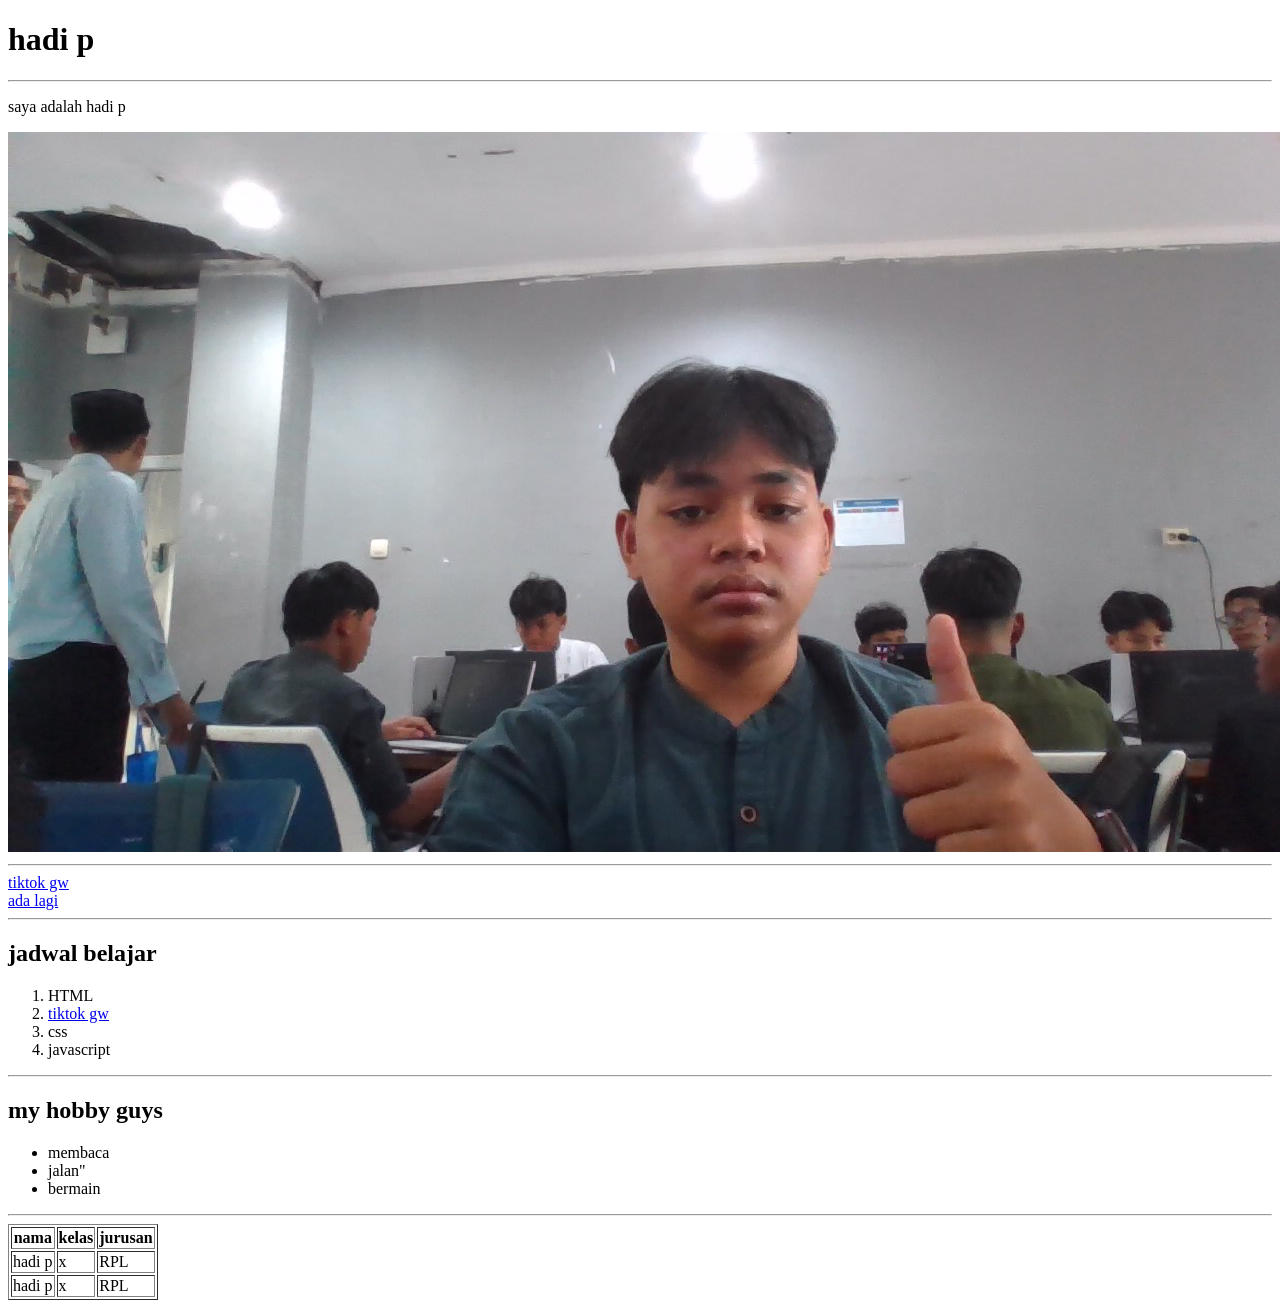
==== index.html @ e1330903 "first commit" ====
<!DOCTYPE html>
<html lang="en">
<head>
    <meta charset="UTF-8">
    <meta name="viewport" content="width=device-width, initial-scale=1.0">
    <title>hadi pratama</title>
</head>
<body>
    
<h1>hadi p</h1>

<hr>

<p>saya adalah hadi p</p>

<img src="hadi p.jpg" alt="foto gw">

<hr>

<a href="https://www.tiktok.com/@andi.hadi7"target=_blank>tiktok gw</a>

<br><a href="page2.html">ada lagi</a>

<hr>

<h2>jadwal belajar</h2>

<ol>
    <li>HTML</li>
    <li><a href="https://www.tiktok.com/@andi.hadi7"target=_blank>tiktok gw</a></li>
    <li>css</li>
    <li>javascript</li>
</ol>

<hr>

<h2>my hobby guys</h2>

<ul>
    <li>membaca</li>
    <li>jalan"</li>
    <li>bermain</li>
</ul>

<hr>

<table border="1">
    <tr>
        <th>nama</th>
        <th>kelas</th>
        <th>jurusan</th>
    </tr>
    <tr>
        <td>hadi p</td>
        <td>x</td>
        <td>RPL</td>
    </tr>
    <tr>
        <td>hadi p</td>
        <td>x</td>
        <td>RPL</td>
    </tr>
</table>

</body>
</html>
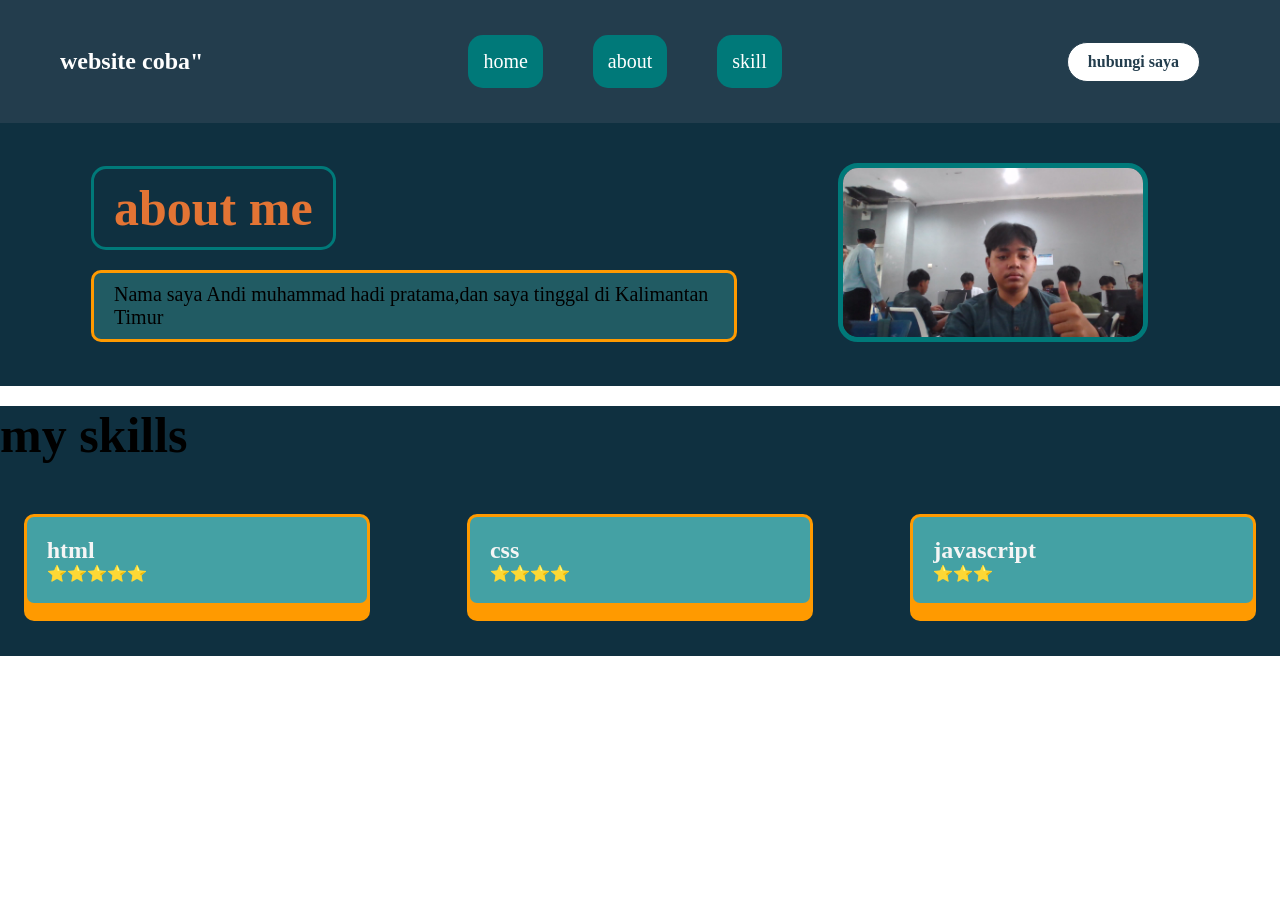
==== commit c30f2680: "percobaan" ====
--- a/index.html
+++ b/index.html
@@ -3,64 +3,73 @@
 <head>
     <meta charset="UTF-8">
     <meta name="viewport" content="width=device-width, initial-scale=1.0">
-    <title>hadi pratama</title>
+    <title>di suruh buat lagi</title>
+     <link rel="stylesheet" href="main3.css">
 </head>
 <body>
+
+                                            <!-- BAGIAN ATAS -->
+    <nav class="navbar2">
+        <h1>website coba"</h1>
+        <div class="menu">
+            <ul>
+                <li><a href="">home</a></li>
+                <li><a href="#aboutme">about</a></li>
+                <li><a href="#skills">skill</a></li>
+            </ul>
+        </div>
+
+        <div class="nav-button">
+            <a href="">hubungi saya
+
+            </a>
+
+        </nav>
+
+        </div>
+                                            <!-- BAGIAN ABOUTME -->
+        <section id="aboutme" class="aboutme" data-aos="fade-up" data-aos-duration="3000">
+        <div class="about-text" data-aos="fade-right" data-aos-duration="2500">
+            <h1>about me</h1>
+            <p>Nama saya Andi muhammad hadi pratama,dan saya tinggal di Kalimantan Timur</p>
+        </div>
+        <div class="about-image">
+            <img src="hadi p.jpg" alt="" data-aos="fade-left" data-aos-duration="2500">
+            
+        </div>
+   </section>
+
+                                        <!-- BAGIAN SKILL -->
+
+   <section id="skills" class="skills" data-aos="fade-down" data-aos-duration="2500">
+        <h2>my skills</h2>
+        <div class="skills-container" data-aos="fade-right" data-aos-duration="2500">
+            <div class="skill-card">
+                <h2>html</h2>
+                <p>⭐⭐⭐⭐⭐</p>
+                <div class="progress">
+                    <div class=" html"></div>
+                </div>
+            </div>
+            <div class="skill-card" data-aos="fade-up" data-aos-duration="2500">
+                <h2>css</h2>
+                <p>⭐⭐⭐⭐</p>
+                <div class="progress">
+                    <div class=" css"></div>
+                    </div>
+            </div>
+            <div class="skill-card" data-aos="fade-left" data-aos-duration="2500">
+                <h2>javascript</h2>
+                <p>⭐⭐⭐</p>
+                <div class="progress">
+                    <div class=" jss"></div>
+            </div>
+        </div>
+   </section>
+
+
+        
+  
     
-<h1>hadi p</h1>
-
-<hr>
-
-<p>saya adalah hadi p</p>
-
-<img src="hadi p.jpg" alt="foto gw">
-
-<hr>
-
-<a href="https://www.tiktok.com/@andi.hadi7"target=_blank>tiktok gw</a>
-
-<br><a href="page2.html">ada lagi</a>
-
-<hr>
-
-<h2>jadwal belajar</h2>
-
-<ol>
-    <li>HTML</li>
-    <li><a href="https://www.tiktok.com/@andi.hadi7"target=_blank>tiktok gw</a></li>
-    <li>css</li>
-    <li>javascript</li>
-</ol>
-
-<hr>
-
-<h2>my hobby guys</h2>
-
-<ul>
-    <li>membaca</li>
-    <li>jalan"</li>
-    <li>bermain</li>
-</ul>
-
-<hr>
-
-<table border="1">
-    <tr>
-        <th>nama</th>
-        <th>kelas</th>
-        <th>jurusan</th>
-    </tr>
-    <tr>
-        <td>hadi p</td>
-        <td>x</td>
-        <td>RPL</td>
-    </tr>
-    <tr>
-        <td>hadi p</td>
-        <td>x</td>
-        <td>RPL</td>
-    </tr>
-</table>
-
 </body>
 </html>
--- a/main3.css
+++ b/main3.css
@@ -0,0 +1,254 @@
+  *{
+    margin: 0;
+    padding: 0;
+     scroll-behavior: smooth; 
+    }
+
+                                                  /* BAGIAN ATAS */
+.navbar2{
+        display: flex;
+        background-color: #233D4D;
+        justify-content: space-between;
+        align-items: center;
+        padding: 15px 60px;
+    }
+
+    .menu ul{
+        display: flex;
+        gap: 10px;
+    }
+
+     .navbar2 h1{
+        font-weight: bold;
+        font-size: 24px;
+        color: white;
+    
+    }
+
+     .menu ul li a{
+        color: white;
+        text-decoration: none;
+        font-size: 20px;
+        transition:0.5s ;
+    }
+
+    .menu ul li a:hover{
+        background-color: white;
+        color: #233D4D;
+        transform: translateY(-3px);
+        padding:10px 20px ;
+        border-radius:30% ;
+
+    }
+
+     .menu ul li{
+        list-style: none;
+    }
+
+    .nav-button a{
+        color: #233D4D;
+        background-color: white;
+        padding: 10px 20px;
+        border: 1px solid #233D4D;
+        border-radius: 20px;
+        text-decoration: none;
+        font-weight: bold;
+    }
+
+     .nav-button a:hover{
+        background-color: #007979;
+        border: 2px solid white;
+        transform: translateY(-3px);
+        color: whitesmoke;
+    }
+
+    .body{
+        background-color: aquamarine;
+        text-align: center;
+    }
+    
+     a{
+         color: #0F3040;
+        background-color: #007979;
+        border-radius: 15px;
+        border: whitesmoke;
+        padding: 15px;
+        display: inline-block;
+        margin: 20px;
+        transition: 0.5s; 
+
+    }
+
+                                             /* BAGIAN ABOUTME */
+    .aboutme{
+        background-color: #0F3040;
+    }
+
+     .aboutme-1{
+        color: red;
+        background-color: white;
+    }
+
+    .aboutme-2{
+        color:white ;
+        background-color: black;
+    }
+
+    .aboutme{
+    display: flex;
+    justify-content: center;
+    align-items: center;
+    gap: 60px;
+    padding: 40px 80px;
+    
+
+   
+}
+
+    .aboutme h1{
+        font-size: 50px;
+        
+
+    }
+
+   .aboutme p{
+    width:600px;
+    background-color: #215B63;
+    border:none;
+    color: black;
+    font-size: 20px;
+    border-radius: 10px;
+    border:3px solid #FF9A00;
+    padding: 10px 20px;
+
+    margin-top: 20px;
+}
+    
+   .about-text{
+        text-align: start;
+        align-items: center;
+    }
+
+   
+
+
+    .about-image img{
+        width: 300px;
+    }
+
+   /* ANIMASI ABOUT ME */
+.aboutme h1{
+    color: #007979;
+    transition: 0.5s ease;
+}
+
+.aboutme h1:hover{
+    color: #FF9A00;
+  
+}
+
+
+/* KOTAK BAGIAN ABOUT ME */
+.aboutme h1{
+    color: #E37434;
+    border: 3px solid #007979;
+    border-radius: 15px;
+    padding: 10px 20px;
+    display: inline-block;
+    transition: 0.5s ease;
+}
+
+.aboutme h1:hover{
+    color: #FF9A00;
+    border-color: #FF9A00;
+    
+}
+
+
+/* GAMBAR ABOUT ME */
+.about-image{
+    width: 35%;
+    text-align: center;
+}
+
+.about-image img{
+    width: 300px;
+    border: 5px solid #007979;
+    border-radius: 20px;
+    transition: 0.5s ease;
+}
+
+.about-image img:hover{
+    transform: scale(1.08) rotate(2deg);
+    border-color: #FF9A00;
+    box-shadow: 0 0 25px #FF9A00;
+}
+
+                                                /* BAGIAN SKILL */
+.skills{
+    background-color: #0F3040;
+}
+
+#skills > h2{
+    font-size: 50px;
+    color: black;
+    margin-top: 20px;
+}
+
+.skills-container{
+    display:flex;
+    justify-content: center;
+    gap: 50px;
+    
+}
+
+.skill-card{
+    width: 300px;
+    background-color: #44A1A4;
+border: solid #FF9A00;
+padding: 20px;
+margin: 50px auto;
+border-radius: 10px;
+box-shadow: 0px 15px #FF9A00;
+transition: 0.8s;
+
+
+}
+
+.skill-card h2{
+    color: whitesmoke;
+    font-family: 22px;
+    
+}
+
+.skill-card p{
+    background:none ;
+    border: none;
+    
+}
+
+.skill-card:hover{
+    background-color: #67C090;
+    border: solid #215B63;
+    box-shadow: 0px 15px #215B63;
+    transform: translateY(-10px) translateX(10px);
+}
+.html{
+    width: 90%;
+    height: 100%;
+    background-color: red;
+
+}
+
+.css{
+    width: 90%;
+    height: 100%;
+    background-color: red;
+    
+}
+
+.js{
+    width: 90%;
+    height: 100%;
+    background-color: red;
+}
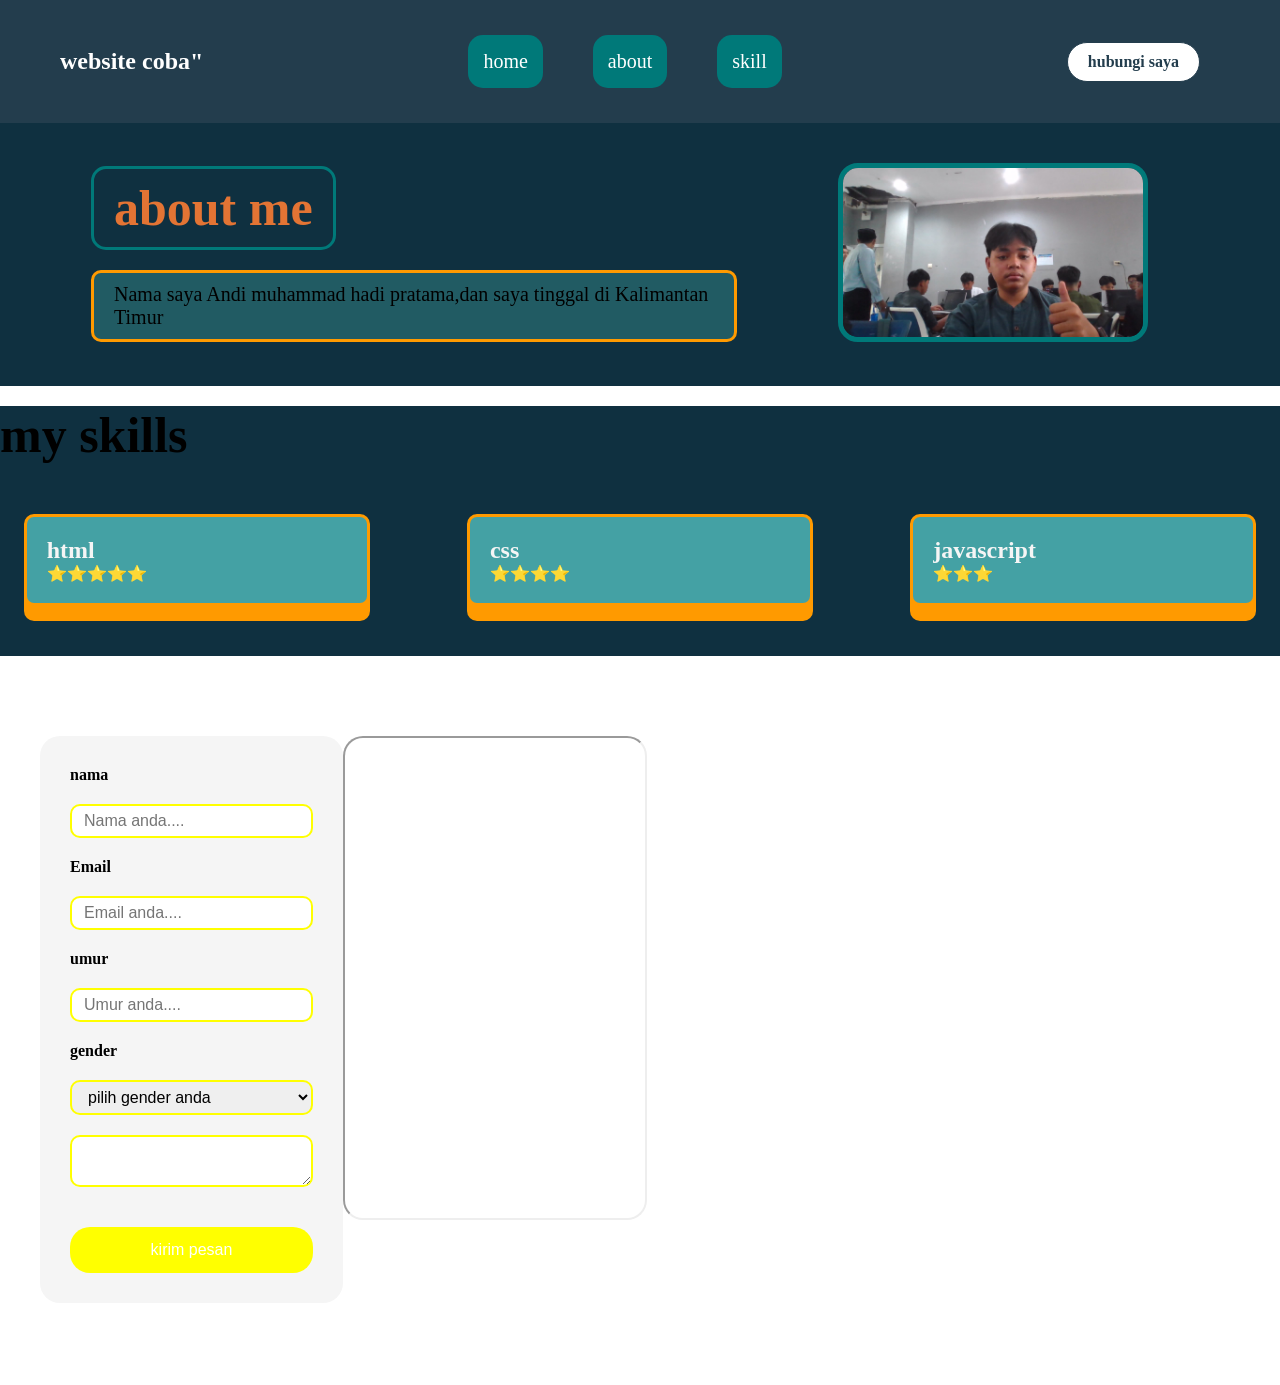
==== commit 4db9d586: "buat portofolio" ====
--- a/index.html
+++ b/index.html
@@ -67,9 +67,51 @@
         </div>
    </section>
 
+                                         <!-- BAGIAN ISI DATA -->
+
+   <section id="contact" class="contact" data-aos="flip-left" data-aos-duration="2500">
+        <div class="contact-form">
+            <form action="https://formsubmit.co/andi.hadi923248@gmail.com" method="post">
+                <label>nama</label >
+                <input type="text" placeholder="Nama anda...." name="Nama">
+                <label >Email</label>
+                <input type="email"  placeholder="Email anda...." name="Email">
+                <label >umur</label>
+                <input type="number" placeholder="Umur anda...." name="Usia">
+                <label >gender</label>
+                <select name="gender" id="">
+                    <option value="">pilih gender anda</option>
+                    <option value="pria">pria</option>
+                    <option value="wanita">wanita</option>
+                </select>
+                <textarea name="pesan" id=""></textarea>
+                <button type="submit">kirim pesan</button>
+                
+            </form>
+        </div>
+
+        
+                                                <!-- BAGIAN MAP -->
+
+        <div class="contact-maps" data-aos="flip-right" data-aos-duration="2500">
+            <iframe src="https://www.google.com/maps/embed?pb=!1m18!1m12!1m3!1d12077.725685717276!2d107.03813559999999!3d-6.5252823!2m3!1f0!2f0!3f0!3m2!1i1024!2i768!4f13.1!3m3!1m2!1s0x2e69bc6e5be3d9bd%3A0x6b9881dabd801476!2sSMK%20IDN%20Boarding%20School!5e1!3m2!1sid!2sid!4v1786603954258!5m2!1sid!2sid" referrerpolicy="strict-origin-when-cross-origin"></iframe>
+        </div>
+   </section>
+  
+
+   <script src="https://unpkg.com/aos@2.3.1/dist/aos.js"></script>
+   <script>
+  AOS.init();
+</script>
+
 
         
   
     
 </body>
-</html>+</html>
+
+<style>
+   
+
+</style>
--- a/main3.css
+++ b/main3.css
@@ -1,4 +1,4 @@
-  *{
+*{
     margin: 0;
     padding: 0;
      scroll-behavior: smooth; 
@@ -251,4 +251,75 @@
     width: 90%;
     height: 100%;
     background-color: red;
-}+}
+
+/* contact section */
+    .contact{
+        width: 1200px;
+        display: flex;
+        justify-content: space-between;
+        margin: 80px auto;
+    }
+
+
+    .contact-form{
+        background-color: whitesmoke;
+        padding: 30px;
+        border-radius: 20px;
+         
+
+    }
+
+    .contact-form form{
+        display: flex;
+        flex-direction: column;
+        gap: 20px;
+        
+    }
+
+    .contact-form label{
+        font-weight: bold;
+    }
+
+    .contact-form form input, .contact-form form textarea, .contact-form
+    form select{
+        border: 2px solid yellow;
+        border-radius: 10px;
+        font-size: 16px;
+        padding: 6px 12px;
+    }
+
+    .contact-form form button{
+        margin-top: 20px;
+        border: none;
+        border-radius: 20px;
+        background-color: yellow;
+        color: white;
+        font-size: 16px;
+        cursor: pointer;
+        padding: 14px;
+    }
+
+
+     .contact-form form input:focus,.contact-form form textarea:focus,.contact-form
+    form select:focus{
+
+        border:2px solid red;
+        outline: none;
+
+    }
+
+                                   /* BAGIAN ISI DATA (BAGIAN MAPNYA) */
+
+    .contact-maps iframe{
+        height: 480px;
+        border-radius: 20px;
+        flex: 1;
+
+    }
+
+    .contact-maps{
+        flex: 1;
+        width: 500px;
+
+    }
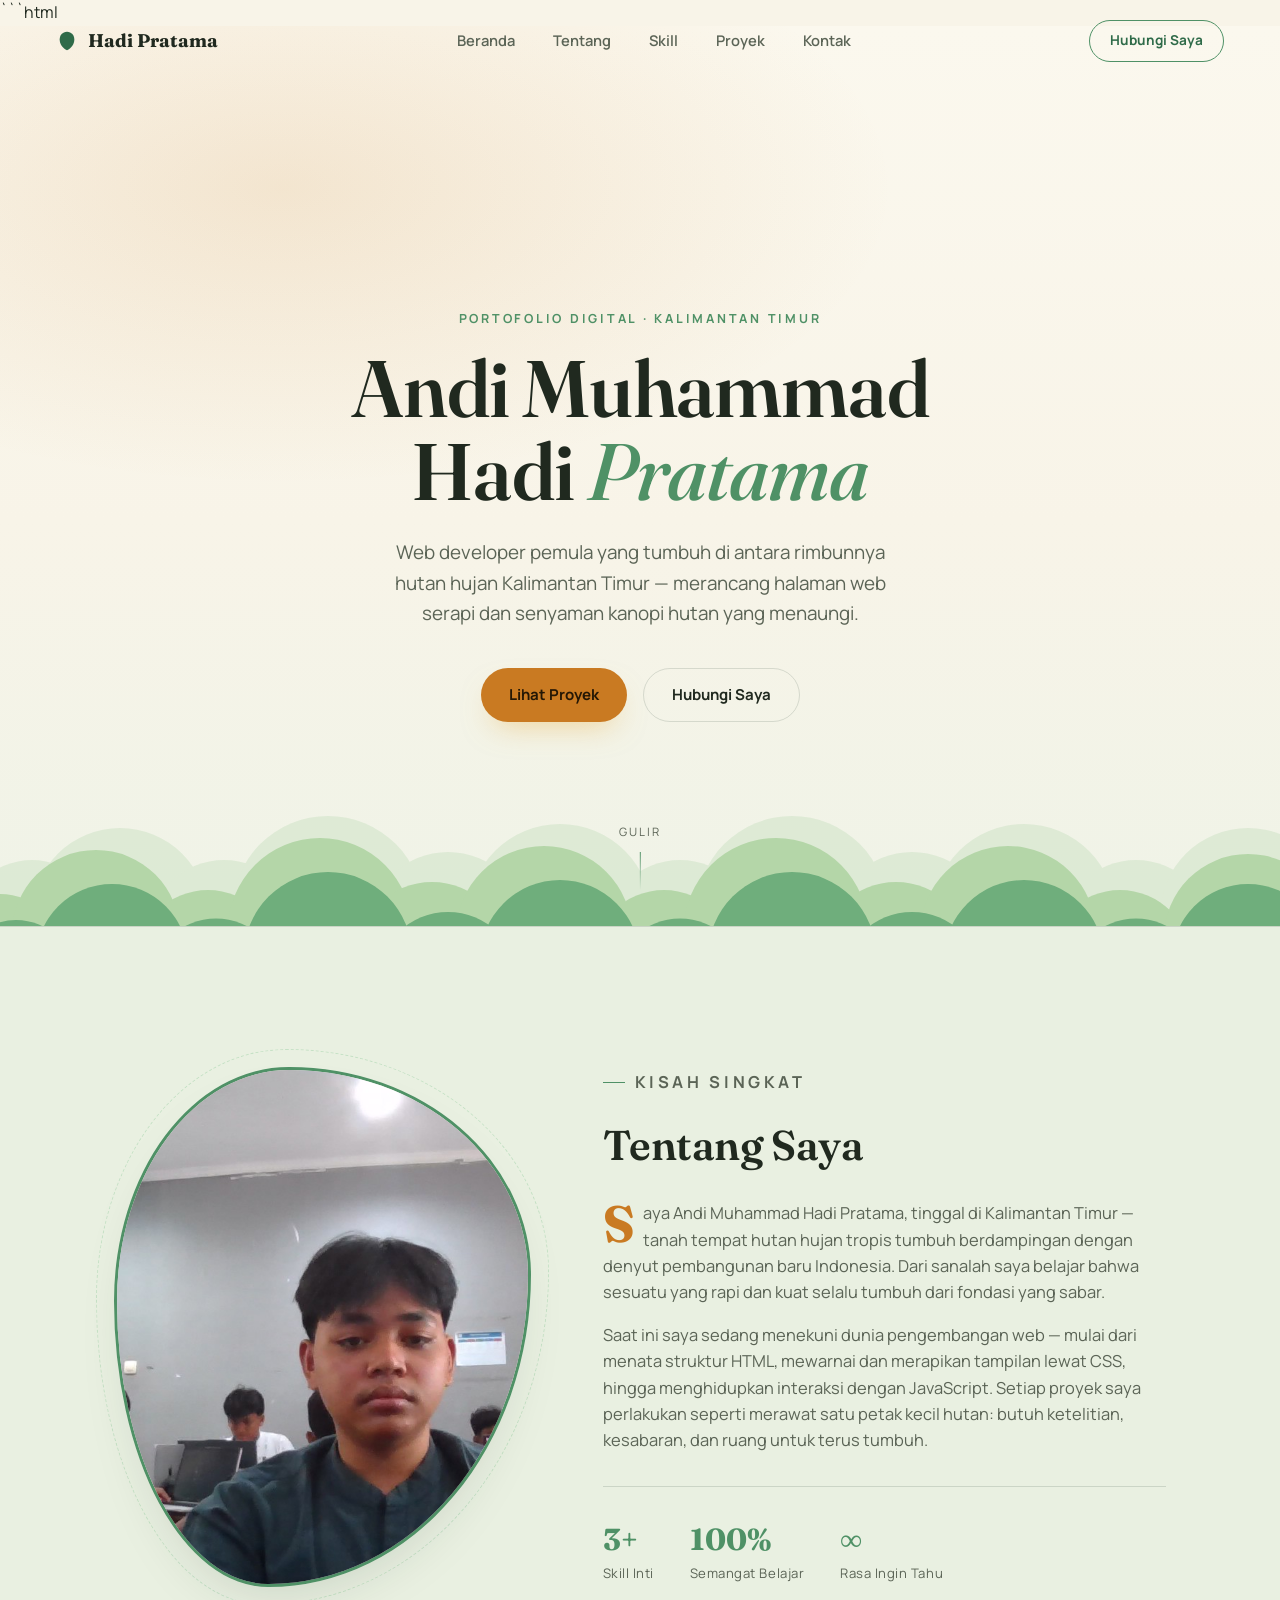
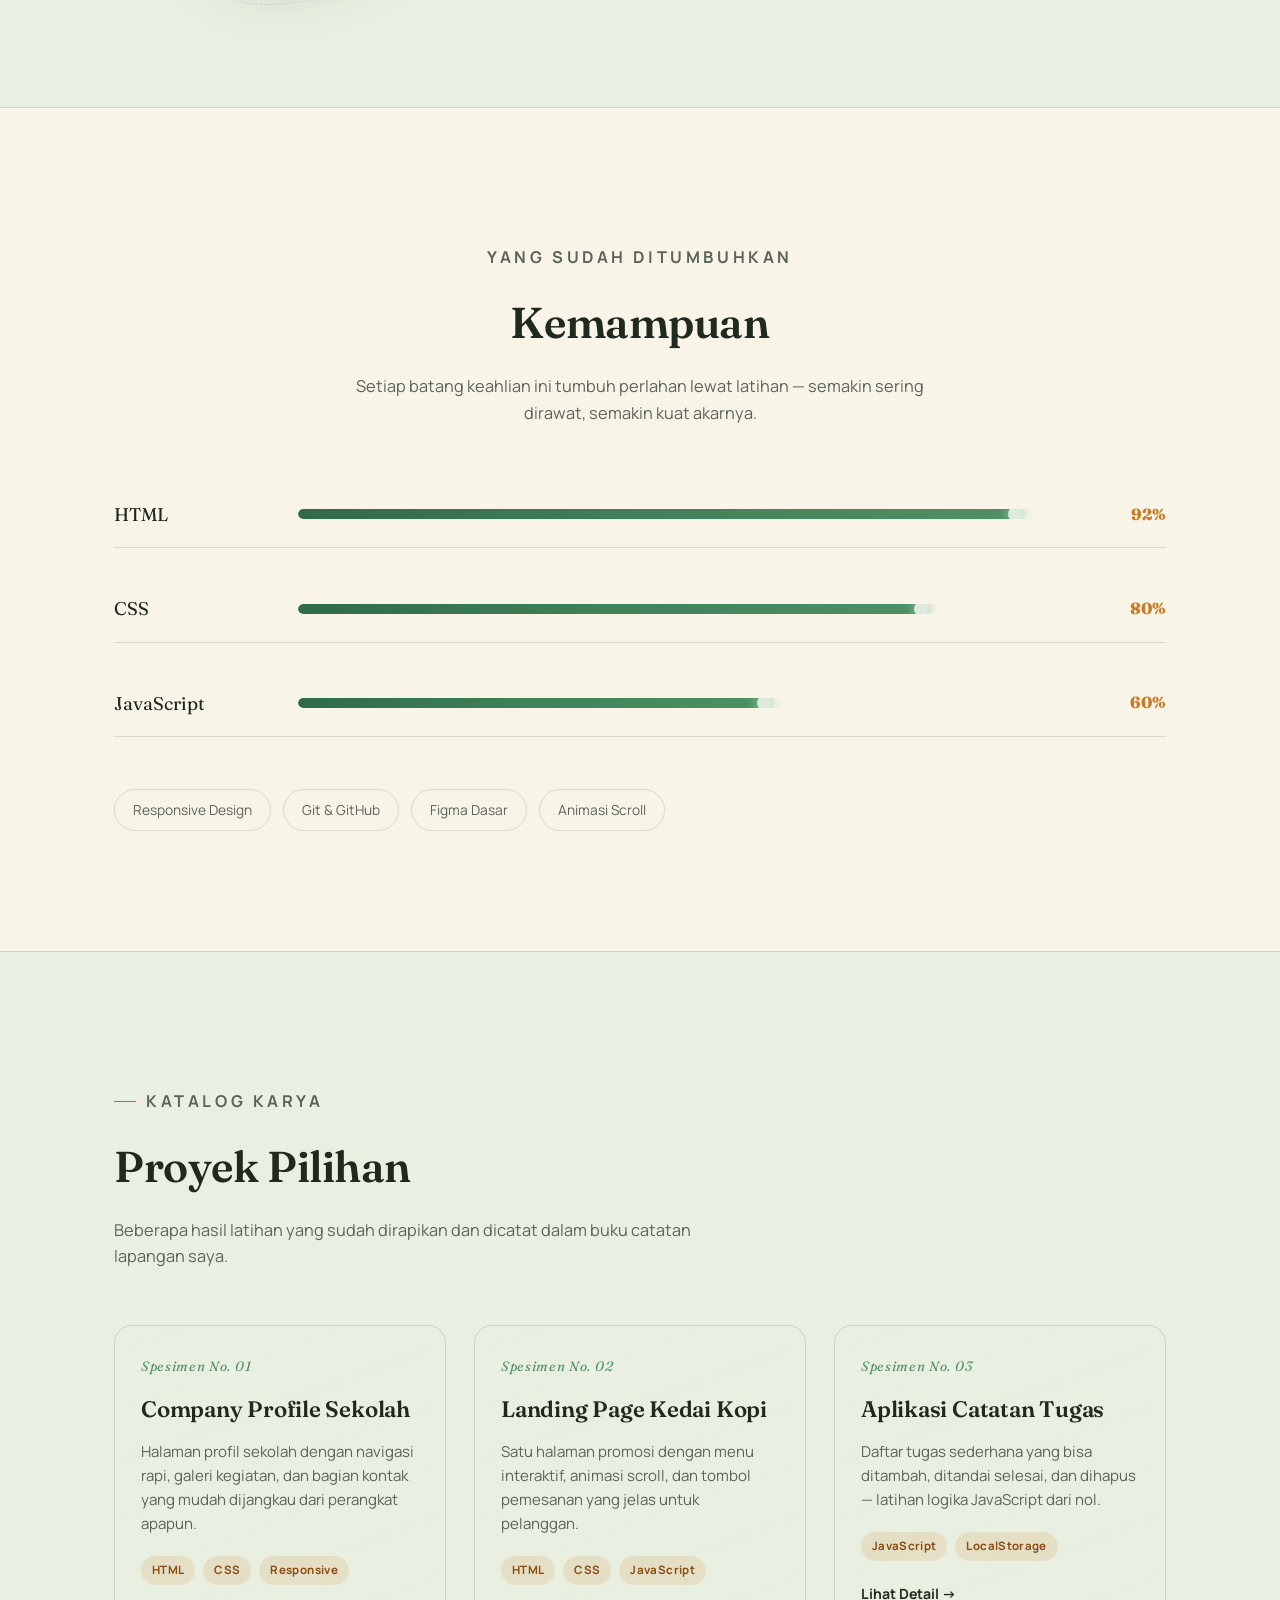
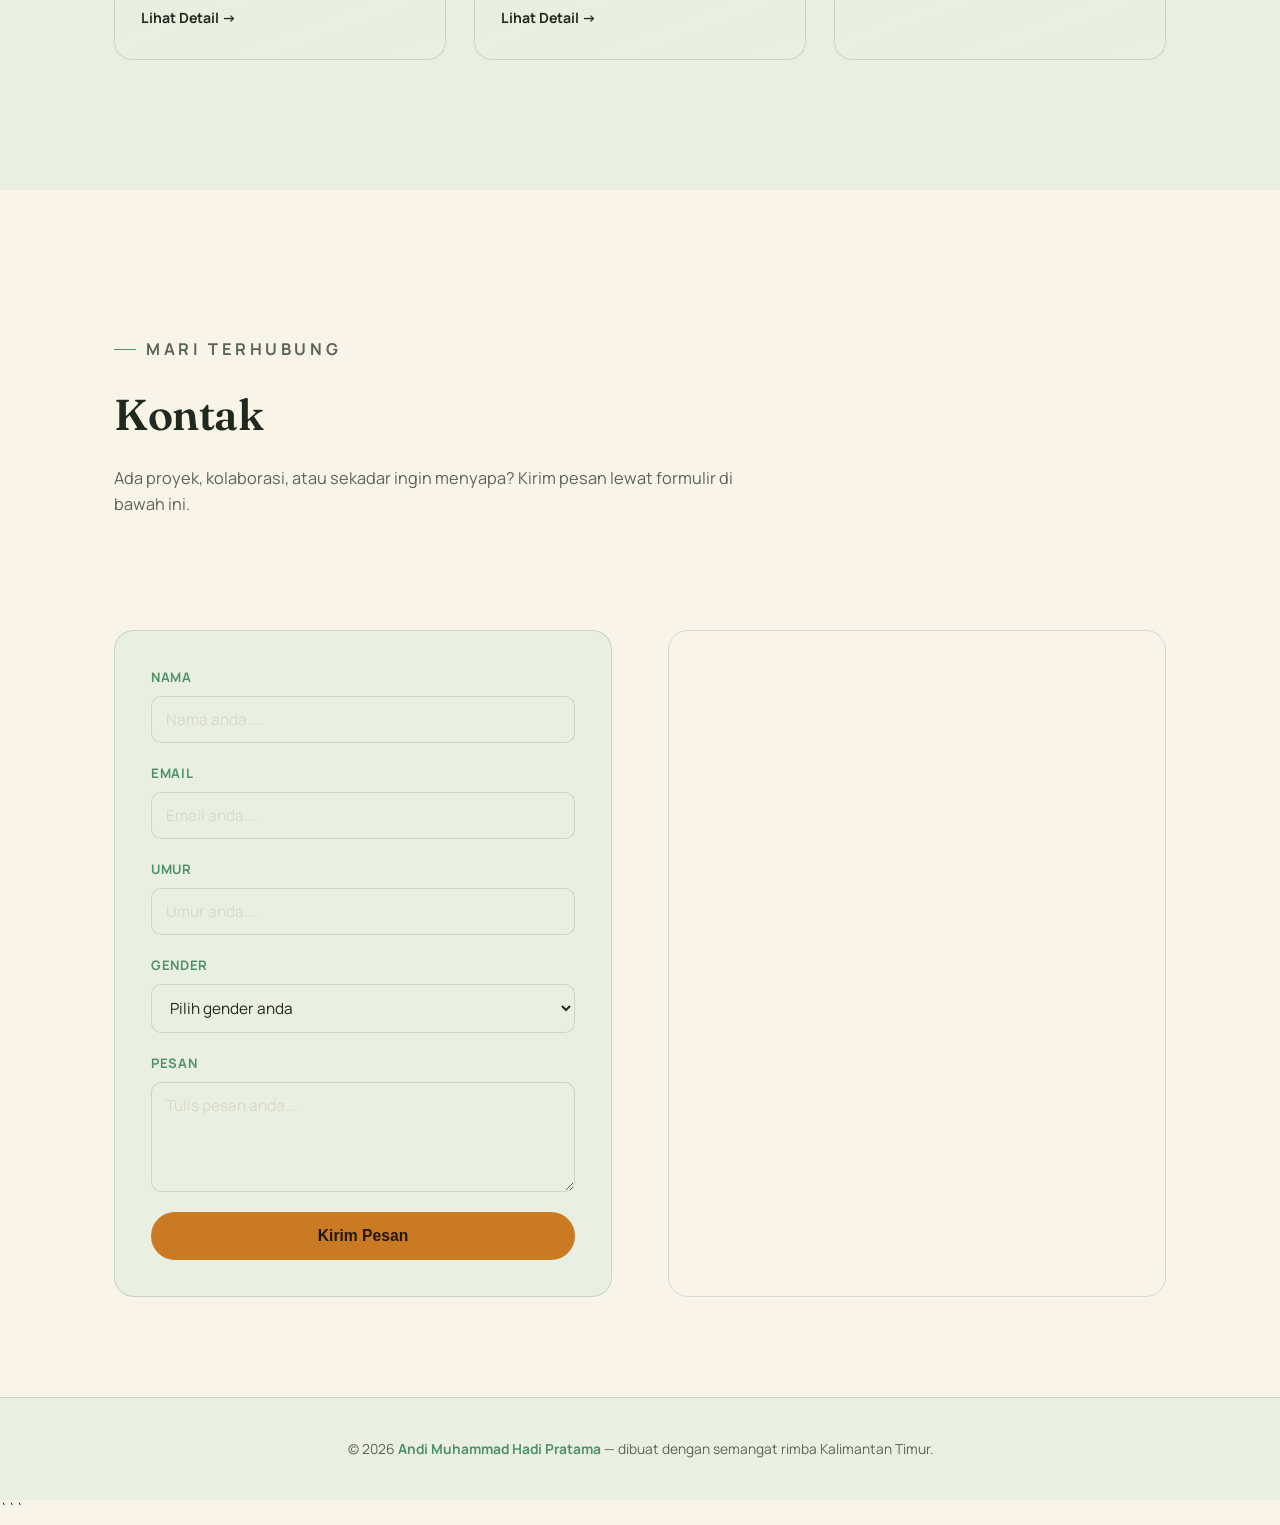
==== commit 7572d07e: "portofolio hadi" ====
--- a/index.html
+++ b/index.html
@@ -1,117 +1,1043 @@
+```html
 <!DOCTYPE html>
-<html lang="en">
+<html lang="id">
 <head>
-    <meta charset="UTF-8">
-    <meta name="viewport" content="width=device-width, initial-scale=1.0">
-    <title>di suruh buat lagi</title>
-     <link rel="stylesheet" href="main3.css">
+  <meta charset="UTF-8">
+  <meta name="viewport" content="width=device-width, initial-scale=1.0">
+
+  <title>Andi Muhammad Hadi Pratama — Portofolio</title>
+
+  <!-- =====================================================
+       MENGHUBUNGKAN FONT DARI GOOGLE FONTS
+       ===================================================== -->
+
+  <link rel="preconnect" href="https://fonts.googleapis.com">
+  <link rel="preconnect" href="https://fonts.gstatic.com" crossorigin>
+
+  <link href="https://fonts.googleapis.com/css2?family=Fraunces:ital,opsz,wght@0,9..144,300;0,9..144,500;0,9..144,600;0,9..144,700;0,9..144,900;1,9..144,500;1,9..144,600&family=Manrope:wght@400;500;600;700;800&display=swap" rel="stylesheet">
+
+  <!-- =====================================================
+       MENGHUBUNGKAN FILE CSS
+       File CSS berisi seluruh pengaturan tampilan website
+       ===================================================== -->
+
+  <link rel="stylesheet" href="main3.css">
+
 </head>
+
 <body>
 
-                                            <!-- BAGIAN ATAS -->
-    <nav class="navbar2">
-        <h1>website coba"</h1>
-        <div class="menu">
-            <ul>
-                <li><a href="">home</a></li>
-                <li><a href="#aboutme">about</a></li>
-                <li><a href="#skills">skill</a></li>
-            </ul>
+
+<!-- =====================================================
+     BAGIAN NAVIGASI
+     Menu yang berada di bagian paling atas website
+     ===================================================== -->
+
+<header class="nav" id="siteNav">
+
+  <!-- Logo dan nama -->
+  <a href="#top" class="logo">
+
+    <svg viewBox="0 0 24 24" fill="none">
+      <path
+        d="M12 2C7 2 4 6 4 10.5S7.5 20 12 22c4.5-2 8-7 8-11.5S17 2 12 2Z"
+        fill="#2F6B49"
+      />
+    </svg>
+
+    Hadi Pratama
+
+  </a>
+
+
+  <!-- Daftar menu navigasi -->
+  <nav class="nav-links">
+
+    <a href="#top">Beranda</a>
+    <a href="#tentang">Tentang</a>
+    <a href="#skill">Skill</a>
+    <a href="#proyek">Proyek</a>
+    <a href="#kontak">Kontak</a>
+
+  </nav>
+
+
+  <!-- Tombol untuk menuju bagian kontak -->
+  <a href="#kontak" class="nav-cta">
+    Hubungi Saya
+  </a>
+
+</header>
+
+
+
+<!-- =====================================================
+     BAGIAN BERANDA
+     Bagian pertama yang dilihat ketika website dibuka
+     ===================================================== -->
+
+<section class="hero" id="top">
+
+
+  <!-- Tempat untuk membuat efek kunang-kunang -->
+  <div class="fireflies" id="fireflies"></div>
+
+
+  <!-- ===================================================
+       LAPISAN POHON PALING BELAKANG
+       =================================================== -->
+
+  <svg
+    class="canopy back"
+    viewBox="0 0 1600 260"
+    preserveAspectRatio="none"
+    xmlns="http://www.w3.org/2000/svg"
+  >
+
+    <g fill="#CFE3C7">
+
+      <circle cx="40" cy="200" r="90"/>
+      <circle cx="150" cy="180" r="110"/>
+      <circle cx="280" cy="205" r="95"/>
+      <circle cx="410" cy="175" r="120"/>
+      <circle cx="560" cy="200" r="100"/>
+      <circle cx="700" cy="180" r="115"/>
+      <circle cx="850" cy="205" r="95"/>
+      <circle cx="990" cy="175" r="120"/>
+      <circle cx="1140" cy="200" r="100"/>
+      <circle cx="1280" cy="180" r="115"/>
+      <circle cx="1420" cy="205" r="95"/>
+      <circle cx="1560" cy="180" r="110"/>
+
+    </g>
+
+  </svg>
+
+
+
+  <!-- ===================================================
+       LAPISAN POHON BAGIAN TENGAH
+       =================================================== -->
+
+  <svg
+    class="canopy mid"
+    viewBox="0 0 1600 240"
+    preserveAspectRatio="none"
+    xmlns="http://www.w3.org/2000/svg"
+  >
+
+    <g fill="#A9D19C">
+
+      <circle cx="0" cy="190" r="80"/>
+      <circle cx="120" cy="160" r="105"/>
+      <circle cx="260" cy="195" r="90"/>
+      <circle cx="400" cy="155" r="115"/>
+      <circle cx="540" cy="190" r="95"/>
+      <circle cx="680" cy="160" r="110"/>
+      <circle cx="830" cy="195" r="90"/>
+      <circle cx="970" cy="155" r="115"/>
+      <circle cx="1120" cy="190" r="95"/>
+      <circle cx="1260" cy="160" r="110"/>
+      <circle cx="1400" cy="195" r="90"/>
+      <circle cx="1560" cy="165" r="105"/>
+
+    </g>
+
+  </svg>
+
+
+
+  <!-- ===================================================
+       LAPISAN POHON PALING DEPAN
+       =================================================== -->
+
+  <svg
+    class="canopy front"
+    viewBox="0 0 1600 220"
+    preserveAspectRatio="none"
+    xmlns="http://www.w3.org/2000/svg"
+  >
+
+    <g fill="#6FAE7C">
+
+      <circle cx="20" cy="175" r="75"/>
+      <circle cx="140" cy="150" r="95"/>
+      <circle cx="270" cy="180" r="82"/>
+      <circle cx="410" cy="145" r="105"/>
+      <circle cx="560" cy="178" r="88"/>
+      <circle cx="700" cy="150" r="100"/>
+      <circle cx="850" cy="180" r="82"/>
+      <circle cx="990" cy="145" r="105"/>
+      <circle cx="1140" cy="178" r="88"/>
+      <circle cx="1280" cy="150" r="100"/>
+      <circle cx="1420" cy="180" r="82"/>
+      <circle cx="1560" cy="150" r="95"/>
+
+    </g>
+
+  </svg>
+
+
+
+  <!-- ===================================================
+       TEKS UTAMA BAGIAN BERANDA
+       =================================================== -->
+
+  <div class="hero-content">
+
+    <p class="eyebrow">
+      Portofolio Digital · Kalimantan Timur
+    </p>
+
+    <h1 class="hero-title">
+      Andi Muhammad Hadi <em>Pratama</em>
+    </h1>
+
+    <p class="hero-sub">
+      Web developer pemula yang tumbuh di antara rimbunnya
+      hutan hujan Kalimantan Timur — merancang halaman web
+      serapi dan senyaman kanopi hutan yang menaungi.
+    </p>
+
+
+    <!-- Tombol pada bagian beranda -->
+    <div class="hero-actions">
+
+      <a href="#proyek" class="btn btn-primary">
+        Lihat Proyek
+      </a>
+
+      <a href="#kontak" class="btn btn-ghost">
+        Hubungi Saya
+      </a>
+
+    </div>
+
+  </div>
+
+
+
+  <!-- Petunjuk untuk menggulir halaman -->
+  <div class="scroll-cue">
+
+    <span>Gulir</span>
+
+    <span class="stem"></span>
+
+  </div>
+
+</section>
+
+
+
+<!-- =====================================================
+     BAGIAN TENTANG SAYA
+     Berisi foto dan informasi tentang diri sendiri
+     ===================================================== -->
+
+<section class="about" id="tentang">
+
+  <div class="wrap">
+
+
+    <!-- Bagian foto -->
+    <div class="about-figure reveal reveal-left">
+
+      <div class="ring"></div>
+
+      <div class="frame">
+
+        <img
+          src="hadi p.jpg"
+          alt="Foto Andi Muhammad Hadi Pratama"
+        >
+
+      </div>
+
+    </div>
+
+
+
+    <!-- Bagian tulisan tentang diri sendiri -->
+    <div class="about-copy reveal reveal-right">
+
+      <p class="eyebrow">
+        Kisah Singkat
+      </p>
+
+      <h2>Tentang Saya</h2>
+
+
+      <p>
+        <span class="drop">S</span>aya Andi Muhammad Hadi Pratama,
+        tinggal di Kalimantan Timur — tanah tempat hutan hujan tropis
+        tumbuh berdampingan dengan denyut pembangunan baru Indonesia.
+        Dari sanalah saya belajar bahwa sesuatu yang rapi dan kuat
+        selalu tumbuh dari fondasi yang sabar.
+      </p>
+
+
+      <p>
+        Saat ini saya sedang menekuni dunia pengembangan web —
+        mulai dari menata struktur HTML, mewarnai dan merapikan
+        tampilan lewat CSS, hingga menghidupkan interaksi dengan
+        JavaScript. Setiap proyek saya perlakukan seperti merawat
+        satu petak kecil hutan: butuh ketelitian, kesabaran,
+        dan ruang untuk terus tumbuh.
+      </p>
+
+
+      <!-- Statistik sederhana -->
+      <div class="about-stats">
+
+        <div>
+          <strong>3+</strong>
+          <span>Skill Inti</span>
         </div>
 
-        <div class="nav-button">
-            <a href="">hubungi saya
-
-            </a>
-
-        </nav>
-
+        <div>
+          <strong>100%</strong>
+          <span>Semangat Belajar</span>
         </div>
-                                            <!-- BAGIAN ABOUTME -->
-        <section id="aboutme" class="aboutme" data-aos="fade-up" data-aos-duration="3000">
-        <div class="about-text" data-aos="fade-right" data-aos-duration="2500">
-            <h1>about me</h1>
-            <p>Nama saya Andi muhammad hadi pratama,dan saya tinggal di Kalimantan Timur</p>
+
+        <div>
+          <strong>∞</strong>
+          <span>Rasa Ingin Tahu</span>
         </div>
-        <div class="about-image">
-            <img src="hadi p.jpg" alt="" data-aos="fade-left" data-aos-duration="2500">
-            
+
+      </div>
+
+    </div>
+
+  </div>
+
+</section>
+
+
+
+<!-- =====================================================
+     BAGIAN KEMAMPUAN
+     Menampilkan kemampuan HTML, CSS, dan JavaScript
+     ===================================================== -->
+
+<section class="skills" id="skill">
+
+  <div class="wrap">
+
+
+    <!-- Judul bagian kemampuan -->
+    <div class="section-head center reveal">
+
+      <p class="eyebrow">
+        Yang Sudah Ditumbuhkan
+      </p>
+
+      <h2>Kemampuan</h2>
+
+      <p>
+        Setiap batang keahlian ini tumbuh perlahan lewat latihan —
+        semakin sering dirawat, semakin kuat akarnya.
+      </p>
+
+    </div>
+
+
+
+    <!-- Daftar kemampuan -->
+    <div class="skills-grid">
+
+
+      <!-- Kemampuan HTML -->
+      <div class="vine-row reveal" data-skill>
+
+        <span class="skill-name">
+          HTML
+        </span>
+
+        <div class="vine-track">
+
+          <div
+            class="vine-fill"
+            data-target="92"
+          ></div>
+
         </div>
-   </section>
-
-                                        <!-- BAGIAN SKILL -->
-
-   <section id="skills" class="skills" data-aos="fade-down" data-aos-duration="2500">
-        <h2>my skills</h2>
-        <div class="skills-container" data-aos="fade-right" data-aos-duration="2500">
-            <div class="skill-card">
-                <h2>html</h2>
-                <p>⭐⭐⭐⭐⭐</p>
-                <div class="progress">
-                    <div class=" html"></div>
-                </div>
-            </div>
-            <div class="skill-card" data-aos="fade-up" data-aos-duration="2500">
-                <h2>css</h2>
-                <p>⭐⭐⭐⭐</p>
-                <div class="progress">
-                    <div class=" css"></div>
-                    </div>
-            </div>
-            <div class="skill-card" data-aos="fade-left" data-aos-duration="2500">
-                <h2>javascript</h2>
-                <p>⭐⭐⭐</p>
-                <div class="progress">
-                    <div class=" jss"></div>
-            </div>
+
+        <span class="pct">
+          92%
+        </span>
+
+      </div>
+
+
+
+      <!-- Kemampuan CSS -->
+      <div class="vine-row reveal" data-skill>
+
+        <span class="skill-name">
+          CSS
+        </span>
+
+        <div class="vine-track">
+
+          <div
+            class="vine-fill"
+            data-target="80"
+          ></div>
+
         </div>
-   </section>
-
-                                         <!-- BAGIAN ISI DATA -->
-
-   <section id="contact" class="contact" data-aos="flip-left" data-aos-duration="2500">
-        <div class="contact-form">
-            <form action="https://formsubmit.co/andi.hadi923248@gmail.com" method="post">
-                <label>nama</label >
-                <input type="text" placeholder="Nama anda...." name="Nama">
-                <label >Email</label>
-                <input type="email"  placeholder="Email anda...." name="Email">
-                <label >umur</label>
-                <input type="number" placeholder="Umur anda...." name="Usia">
-                <label >gender</label>
-                <select name="gender" id="">
-                    <option value="">pilih gender anda</option>
-                    <option value="pria">pria</option>
-                    <option value="wanita">wanita</option>
-                </select>
-                <textarea name="pesan" id=""></textarea>
-                <button type="submit">kirim pesan</button>
-                
-            </form>
+
+        <span class="pct">
+          80%
+        </span>
+
+      </div>
+
+
+
+      <!-- Kemampuan JavaScript -->
+      <div class="vine-row reveal" data-skill>
+
+        <span class="skill-name">
+          JavaScript
+        </span>
+
+        <div class="vine-track">
+
+          <div
+            class="vine-fill"
+            data-target="60"
+          ></div>
+
         </div>
 
-        
-                                                <!-- BAGIAN MAP -->
-
-        <div class="contact-maps" data-aos="flip-right" data-aos-duration="2500">
-            <iframe src="https://www.google.com/maps/embed?pb=!1m18!1m12!1m3!1d12077.725685717276!2d107.03813559999999!3d-6.5252823!2m3!1f0!2f0!3f0!3m2!1i1024!2i768!4f13.1!3m3!1m2!1s0x2e69bc6e5be3d9bd%3A0x6b9881dabd801476!2sSMK%20IDN%20Boarding%20School!5e1!3m2!1sid!2sid!4v1786603954258!5m2!1sid!2sid" referrerpolicy="strict-origin-when-cross-origin"></iframe>
+        <span class="pct">
+          60%
+        </span>
+
+      </div>
+
+    </div>
+
+
+
+    <!-- Kemampuan tambahan -->
+    <div class="tools-note reveal">
+
+      <span>Responsive Design</span>
+      <span>Git &amp; GitHub</span>
+      <span>Figma Dasar</span>
+      <span>Animasi Scroll</span>
+
+    </div>
+
+  </div>
+
+</section>
+
+
+
+<!-- =====================================================
+     BAGIAN PROYEK
+     Menampilkan beberapa proyek yang pernah dibuat
+     ===================================================== -->
+
+<section class="projects" id="proyek">
+
+  <div class="wrap">
+
+
+    <!-- Judul bagian proyek -->
+    <div class="section-head reveal">
+
+      <p class="eyebrow">
+        Katalog Karya
+      </p>
+
+      <h2>Proyek Pilihan</h2>
+
+      <p>
+        Beberapa hasil latihan yang sudah dirapikan dan dicatat
+        dalam buku catatan lapangan saya.
+      </p>
+
+    </div>
+
+
+
+    <!-- Daftar kartu proyek -->
+    <div class="project-grid stagger">
+
+
+      <!-- Proyek pertama -->
+      <article
+        class="specimen reveal"
+        style="--i:0"
+      >
+
+        <span class="tag-no">
+          Spesimen No. 01
+        </span>
+
+        <h3>
+          Company Profile Sekolah
+        </h3>
+
+        <p>
+          Halaman profil sekolah dengan navigasi rapi,
+          galeri kegiatan, dan bagian kontak yang mudah
+          dijangkau dari perangkat apapun.
+        </p>
+
+        <div class="chips">
+
+          <span>HTML</span>
+          <span>CSS</span>
+          <span>Responsive</span>
+
         </div>
-   </section>
-  
-
-   <script src="https://unpkg.com/aos@2.3.1/dist/aos.js"></script>
-   <script>
-  AOS.init();
+
+        <a href="#" class="go">
+          Lihat Detail →
+        </a>
+
+      </article>
+
+
+
+      <!-- Proyek kedua -->
+      <article
+        class="specimen reveal"
+        style="--i:1"
+      >
+
+        <span class="tag-no">
+          Spesimen No. 02
+        </span>
+
+        <h3>
+          Landing Page Kedai Kopi
+        </h3>
+
+        <p>
+          Satu halaman promosi dengan menu interaktif,
+          animasi scroll, dan tombol pemesanan yang jelas
+          untuk pelanggan.
+        </p>
+
+        <div class="chips">
+
+          <span>HTML</span>
+          <span>CSS</span>
+          <span>JavaScript</span>
+
+        </div>
+
+        <a href="#" class="go">
+          Lihat Detail →
+        </a>
+
+      </article>
+
+
+
+      <!-- Proyek ketiga -->
+      <article
+        class="specimen reveal"
+        style="--i:2"
+      >
+
+        <span class="tag-no">
+          Spesimen No. 03
+        </span>
+
+        <h3>
+          Aplikasi Catatan Tugas
+        </h3>
+
+        <p>
+          Daftar tugas sederhana yang bisa ditambah,
+          ditandai selesai, dan dihapus — latihan logika
+          JavaScript dari nol.
+        </p>
+
+        <div class="chips">
+
+          <span>JavaScript</span>
+          <span>LocalStorage</span>
+
+        </div>
+
+        <a href="#" class="go">
+          Lihat Detail →
+        </a>
+
+      </article>
+
+    </div>
+
+  </div>
+
+</section>
+
+
+
+<!-- =====================================================
+     BAGIAN KONTAK
+     Berisi formulir pesan dan peta
+     ===================================================== -->
+
+<section class="contact" id="kontak">
+
+  <div class="wrap">
+
+
+    <!-- Judul bagian kontak -->
+    <div
+      style="grid-column:1/-1;"
+      class="section-head reveal"
+    >
+
+      <p class="eyebrow">
+        Mari Terhubung
+      </p>
+
+      <h2>Kontak</h2>
+
+      <p>
+        Ada proyek, kolaborasi, atau sekadar ingin menyapa?
+        Kirim pesan lewat formulir di bawah ini.
+      </p>
+
+    </div>
+
+
+
+    <!-- =================================================
+         FORMULIR KONTAK
+         ================================================= -->
+
+    <form
+      class="signpost reveal reveal-left"
+      action="https://formsubmit.co/andi.hadi923248@gmail.com"
+      method="post"
+    >
+
+
+      <!-- Kolom nama -->
+      <div class="field">
+
+        <label>Nama</label>
+
+        <input
+          type="text"
+          name="Nama"
+          placeholder="Nama anda...."
+        >
+
+      </div>
+
+
+      <!-- Kolom email -->
+      <div class="field">
+
+        <label>Email</label>
+
+        <input
+          type="email"
+          name="Email"
+          placeholder="Email anda...."
+        >
+
+      </div>
+
+
+      <!-- Kolom umur -->
+      <div class="field">
+
+        <label>Umur</label>
+
+        <input
+          type="number"
+          name="Usia"
+          placeholder="Umur anda...."
+        >
+
+      </div>
+
+
+      <!-- Pilihan gender -->
+      <div class="field">
+
+        <label>Gender</label>
+
+        <select name="gender">
+
+          <option value="">
+            Pilih gender anda
+          </option>
+
+          <option value="pria">
+            Pria
+          </option>
+
+          <option value="wanita">
+            Wanita
+          </option>
+
+        </select>
+
+      </div>
+
+
+      <!-- Kolom pesan -->
+      <div class="field">
+
+        <label>Pesan</label>
+
+        <textarea
+          name="pesan"
+          rows="4"
+          placeholder="Tulis pesan anda...."
+        ></textarea>
+
+      </div>
+
+
+      <!-- Tombol mengirim pesan -->
+      <button
+        type="submit"
+        class="submit-btn"
+      >
+        Kirim Pesan
+      </button>
+
+    </form>
+
+
+
+    <!-- =================================================
+         PETA LOKASI
+         ================================================= -->
+
+    <div class="map-card reveal reveal-right">
+
+     <iframe src="https://www.google.com/maps/embed?pb=!1m18!1m12!1m3!1d253.87415169228055!2d116.20315756270233!3d-1.8963938858605154!2m3!1f0!2f0!3f0!3m2!1i1024!2i768!4f13.1!3m3!1m2!1s0x2df047b71cc023b5%3A0xc5bf66dcbab137d7!2sDhany%20Makassar!5e1!3m2!1sid!2sid!4v1787815502665!5m2!1sid!2sid" width="600" height="450" style="border:0;" allowfullscreen="" loading="lazy" referrerpolicy="strict-origin-when-cross-origin"></iframe>
+    </div>
+
+  </div>
+
+</section>
+
+
+
+<!-- =====================================================
+     BAGIAN KAKI WEBSITE
+     ===================================================== -->
+
+<footer>
+
+  &copy; 2026
+
+  <strong>
+    Andi Muhammad Hadi Pratama
+  </strong>
+
+  — dibuat dengan semangat rimba Kalimantan Timur.
+
+</footer>
+
+
+
+<!-- =====================================================
+     JAVASCRIPT
+     JavaScript tetap berada di file index.html
+     ===================================================== -->
+
+
+<script>
+
+
+  // =====================================================
+  // MENGUBAH LATAR BELAKANG NAVIGASI SAAT HALAMAN
+  // DIGULIR KE BAWAH
+  // =====================================================
+
+  const nav =
+    document.getElementById('siteNav');
+
+
+  window.addEventListener(
+    'scroll',
+    () => {
+
+      nav.classList.toggle(
+        'scrolled',
+        window.scrollY > 40
+      );
+
+    }
+  );
+
+
+
+  // =====================================================
+  // ANIMASI MUNCUL SAAT BAGIAN WEBSITE TERLIHAT
+  // =====================================================
+
+  const revealEls =
+    document.querySelectorAll('.reveal');
+
+
+  const io =
+    new IntersectionObserver(
+      (entries) => {
+
+        entries.forEach(entry => {
+
+          if (entry.isIntersecting) {
+
+            entry.target.classList.add(
+              'in-view'
+            );
+
+
+            // =================================================
+            // MENJALANKAN ANIMASI BATANG KEMAMPUAN
+            // =================================================
+
+            if (
+              entry.target.hasAttribute(
+                'data-skill'
+              )
+            ) {
+
+              const fill =
+                entry.target.querySelector(
+                  '.vine-fill'
+                );
+
+
+              if (fill) {
+
+                fill.style.width =
+                  fill.dataset.target + '%';
+
+              }
+
+            }
+
+
+            // Berhenti mengamati setelah animasi dijalankan
+            io.unobserve(entry.target);
+
+          }
+
+        });
+
+      },
+      {
+        threshold:0.2
+      }
+    );
+
+
+  // Menjalankan pengamatan pada semua elemen
+  revealEls.forEach(el => {
+
+    io.observe(el);
+
+  });
+
+
+
+  // =====================================================
+  // ANIMASI PARALLAX UNTUK LAPISAN POHON
+  // Lapisan pohon bergerak berbeda ketika halaman digulir
+  // =====================================================
+
+  const layers = [
+
+    {
+      el:document.querySelector(
+        '.canopy.back'
+      ),
+      speed:0.12
+    },
+
+    {
+      el:document.querySelector(
+        '.canopy.mid'
+      ),
+      speed:0.22
+    },
+
+    {
+      el:document.querySelector(
+        '.canopy.front'
+      ),
+      speed:0.34
+    }
+
+  ];
+
+
+
+  // Mengecek apakah pengguna mematikan animasi
+  const reduceMotion =
+    window.matchMedia(
+      '(prefers-reduced-motion: reduce)'
+    ).matches;
+
+
+
+  // Menjalankan parallax jika animasi tidak dimatikan
+  if (!reduceMotion) {
+
+    window.addEventListener(
+      'scroll',
+      () => {
+
+        const y =
+          window.scrollY;
+
+
+        layers.forEach(layer => {
+
+          if (layer.el) {
+
+            layer.el.style.transform =
+              `translateY(${y * layer.speed}px)`;
+
+          }
+
+        });
+
+      },
+      {
+        passive:true
+      }
+    );
+
+  }
+
+
+
+  // =====================================================
+  // MEMBUAT EFEK KUNANG-KUNANG SECARA OTOMATIS
+  // =====================================================
+
+  if (!reduceMotion) {
+
+    const field =
+      document.getElementById(
+        'fireflies'
+      );
+
+
+    // Jumlah kunang-kunang berbeda untuk komputer dan HP
+    const count =
+      window.innerWidth < 700
+        ? 10
+        : 22;
+
+
+
+    // Membuat kunang-kunang satu per satu
+    for (
+      let i = 0;
+      i < count;
+      i++
+    ) {
+
+      const f =
+        document.createElement(
+          'span'
+        );
+
+
+      f.className =
+        'firefly';
+
+
+
+      // Menentukan posisi awal secara acak
+      const startX =
+        Math.random() * 100;
+
+      const startY =
+        40 +
+        Math.random() * 60;
+
+
+
+      // Menentukan arah gerakan secara acak
+      const dx =
+        (Math.random() - 0.5) * 220;
+
+      const dy =
+        -(60 + Math.random() * 160);
+
+
+
+      // Menentukan lama animasi
+      const dur =
+        8 + Math.random() * 10;
+
+
+      // Menentukan waktu mulai secara acak
+      const delay =
+        Math.random() * 10;
+
+
+
+      // Mengatur posisi kunang-kunang
+      f.style.left =
+        startX + '%';
+
+      f.style.top =
+        startY + '%';
+
+
+
+      // Mengatur arah gerakan
+      f.style.setProperty(
+        '--dx',
+        dx + 'px'
+      );
+
+      f.style.setProperty(
+        '--dy',
+        dy + 'px'
+      );
+
+
+
+      // Mengatur lama animasi
+      f.style.animationDuration =
+        dur + 's, ' +
+        (2.6 + Math.random() * 2) +
+        's';
+
+
+
+      // Mengatur waktu mulai animasi
+      f.style.animationDelay =
+        delay + 's, ' +
+        delay + 's';
+
+
+
+      // Memasukkan kunang-kunang ke halaman
+      field.appendChild(f);
+
+    }
+
+  }
+
 </script>
 
 
-        
-  
-    
 </body>
 </html>
-
-<style>
-   
-
-</style>+```
--- a/main3.css
+++ b/main3.css
@@ -1,325 +1,1861 @@
+
+/* =========================================================
+   WARNA UTAMA WEBSITE
+   Kalau ingin mengganti warna seluruh website,
+   ubah warna pada bagian ini.
+   ========================================================= */
+
+:root{
+
+  --bg-cream:#F8F4E8;
+  --bg-sage:#E9F0E1;
+
+  --canopy-deepest:var(--bg-cream);
+  --canopy-dark:var(--bg-sage);
+
+  --forest:#1B4332;
+  --forest-soft:#2F6B49;
+  --moss:#3F8259;
+  --fern:#4F9166;
+  --fern-pale:#DCEBDD;
+
+  --sunbeam:#C97A22;
+  --sunbeam-soft:#E7A84E;
+
+  --bark:#7A5236;
+
+  --mist:#20291F;
+  --mist-dim:#5B6456;
+
+  --line:rgba(27,49,36,0.14);
+
+  --shadow:
+    0 25px 60px -30px
+    rgba(27,49,36,0.22);
+
+}
+
+
+/* =========================================================
+   PENGATURAN DASAR WEBSITE
+   Menghilangkan jarak bawaan browser dan menentukan
+   jenis huruf yang digunakan.
+   ========================================================= */
+
 *{
-    margin: 0;
-    padding: 0;
-     scroll-behavior: smooth; 
-    }
-
-                                                  /* BAGIAN ATAS */
-.navbar2{
-        display: flex;
-        background-color: #233D4D;
-        justify-content: space-between;
-        align-items: center;
-        padding: 15px 60px;
-    }
-
-    .menu ul{
-        display: flex;
-        gap: 10px;
-    }
-
-     .navbar2 h1{
-        font-weight: bold;
-        font-size: 24px;
-        color: white;
-    
-    }
-
-     .menu ul li a{
-        color: white;
-        text-decoration: none;
-        font-size: 20px;
-        transition:0.5s ;
-    }
-
-    .menu ul li a:hover{
-        background-color: white;
-        color: #233D4D;
-        transform: translateY(-3px);
-        padding:10px 20px ;
-        border-radius:30% ;
-
-    }
-
-     .menu ul li{
-        list-style: none;
-    }
-
-    .nav-button a{
-        color: #233D4D;
-        background-color: white;
-        padding: 10px 20px;
-        border: 1px solid #233D4D;
-        border-radius: 20px;
-        text-decoration: none;
-        font-weight: bold;
-    }
-
-     .nav-button a:hover{
-        background-color: #007979;
-        border: 2px solid white;
-        transform: translateY(-3px);
-        color: whitesmoke;
-    }
-
-    .body{
-        background-color: aquamarine;
-        text-align: center;
-    }
-    
-     a{
-         color: #0F3040;
-        background-color: #007979;
-        border-radius: 15px;
-        border: whitesmoke;
-        padding: 15px;
-        display: inline-block;
-        margin: 20px;
-        transition: 0.5s; 
-
-    }
-
-                                             /* BAGIAN ABOUTME */
-    .aboutme{
-        background-color: #0F3040;
-    }
-
-     .aboutme-1{
-        color: red;
-        background-color: white;
-    }
-
-    .aboutme-2{
-        color:white ;
-        background-color: black;
-    }
-
-    .aboutme{
-    display: flex;
-    justify-content: center;
-    align-items: center;
-    gap: 60px;
-    padding: 40px 80px;
-    
-
-   
-}
-
-    .aboutme h1{
-        font-size: 50px;
-        
-
-    }
-
-   .aboutme p{
-    width:600px;
-    background-color: #215B63;
-    border:none;
-    color: black;
-    font-size: 20px;
-    border-radius: 10px;
-    border:3px solid #FF9A00;
-    padding: 10px 20px;
-
-    margin-top: 20px;
-}
-    
-   .about-text{
-        text-align: start;
-        align-items: center;
-    }
-
-   
-
-
-    .about-image img{
-        width: 300px;
-    }
-
-   /* ANIMASI ABOUT ME */
-.aboutme h1{
-    color: #007979;
-    transition: 0.5s ease;
-}
-
-.aboutme h1:hover{
-    color: #FF9A00;
-  
-}
-
-
-/* KOTAK BAGIAN ABOUT ME */
-.aboutme h1{
-    color: #E37434;
-    border: 3px solid #007979;
-    border-radius: 15px;
-    padding: 10px 20px;
-    display: inline-block;
-    transition: 0.5s ease;
-}
-
-.aboutme h1:hover{
-    color: #FF9A00;
-    border-color: #FF9A00;
-    
-}
-
-
-/* GAMBAR ABOUT ME */
-.about-image{
-    width: 35%;
-    text-align: center;
-}
-
-.about-image img{
-    width: 300px;
-    border: 5px solid #007979;
-    border-radius: 20px;
-    transition: 0.5s ease;
-}
-
-.about-image img:hover{
-    transform: scale(1.08) rotate(2deg);
-    border-color: #FF9A00;
-    box-shadow: 0 0 25px #FF9A00;
-}
-
-                                                /* BAGIAN SKILL */
+
+  margin:0;
+
+  padding:0;
+
+  box-sizing:border-box;
+
+}
+
+
+html{
+
+  scroll-behavior:smooth;
+
+}
+
+
+body{
+
+  background:var(--bg-cream);
+
+  color:var(--mist);
+
+  font-family:'Manrope',sans-serif;
+
+  overflow-x:hidden;
+
+  line-height:1.6;
+
+}
+
+
+/* Semua judul menggunakan jenis huruf Fraunces */
+h1,
+h2,
+h3,
+.display{
+
+  font-family:'Fraunces',serif;
+
+  font-weight:600;
+
+  letter-spacing:-0.01em;
+
+}
+
+
+/* Pengaturan dasar tautan */
+a{
+
+  color:inherit;
+
+  text-decoration:none;
+
+}
+
+
+/* Menghilangkan tanda daftar bawaan */
+ul{
+
+  list-style:none;
+
+}
+
+
+/* Mengatur gambar agar tidak melebihi ukuran wadah */
+img{
+
+  max-width:100%;
+
+  display:block;
+
+}
+
+
+/* Tampilan garis fokus ketika elemen dipilih */
+a:focus-visible,
+button:focus-visible,
+input:focus-visible,
+select:focus-visible,
+textarea:focus-visible{
+
+  outline:
+    2px solid var(--sunbeam);
+
+  outline-offset:3px;
+
+  border-radius:4px;
+
+}
+
+
+section{
+
+  position:relative;
+
+}
+
+
+/* =========================================================
+   PEMBUNGKUS KONTEN WEBSITE
+   Membatasi lebar isi agar tidak terlalu melebar.
+   ========================================================= */
+
+.wrap{
+
+  max-width:1180px;
+
+  margin:0 auto;
+
+  padding:
+    0 clamp(24px,5vw,64px);
+
+}
+
+
+/* =========================================================
+   JUDUL KECIL DI ATAS JUDUL UTAMA
+   ========================================================= */
+
+.eyebrow{
+
+  display:flex;
+
+  align-items:center;
+
+  gap:10px;
+
+  font-family:'Manrope',sans-serif;
+
+  font-size:0.78rem;
+
+  letter-spacing:0.22em;
+
+  text-transform:uppercase;
+
+  color:var(--fern);
+
+  font-weight:700;
+
+  margin-bottom:18px;
+
+}
+
+
+.eyebrow::before{
+
+  content:"";
+
+  width:22px;
+
+  height:1px;
+
+  background:var(--fern);
+
+  display:inline-block;
+
+}
+
+
+/* =========================================================
+   BAGIAN NAVIGASI
+   Menu yang berada di bagian atas halaman.
+   ========================================================= */
+
+header.nav{
+
+  position:fixed;
+
+  top:0;
+
+  left:0;
+
+  right:0;
+
+  z-index:200;
+
+  padding:
+    20px clamp(20px,5vw,56px);
+
+  display:flex;
+
+  align-items:center;
+
+  justify-content:space-between;
+
+  transition:
+    background 0.4s ease,
+    padding 0.4s ease,
+    border-color 0.4s ease;
+
+  border-bottom:
+    1px solid transparent;
+
+}
+
+
+/* Tampilan navigasi setelah halaman digulir */
+header.nav.scrolled{
+
+  background:
+    rgba(8,23,17,0.82);
+
+  backdrop-filter:
+    blur(14px);
+
+  padding-top:14px;
+
+  padding-bottom:14px;
+
+  border-bottom:
+    1px solid var(--line);
+
+}
+
+
+/* Logo nama */
+.logo{
+
+  display:flex;
+
+  align-items:center;
+
+  gap:10px;
+
+  font-family:'Fraunces',serif;
+
+  font-weight:700;
+
+  font-size:1.15rem;
+
+  color:var(--mist);
+
+}
+
+
+.logo svg{
+
+  width:22px;
+
+  height:22px;
+
+}
+
+
+/* Daftar menu */
+.nav-links{
+
+  display:flex;
+
+  gap:38px;
+
+  font-size:0.92rem;
+
+  font-weight:600;
+
+}
+
+
+.nav-links a{
+
+  position:relative;
+
+  color:var(--mist-dim);
+
+  transition:
+    color 0.3s ease;
+
+  padding:4px 0;
+
+}
+
+
+/* Garis yang muncul ketika menu diarahkan */
+.nav-links a::after{
+
+  content:"";
+
+  position:absolute;
+
+  left:0;
+
+  bottom:-2px;
+
+  width:0;
+
+  height:2px;
+
+  background:var(--sunbeam);
+
+  transition:
+    width 0.35s ease;
+
+}
+
+
+.nav-links a:hover{
+
+  color:var(--mist);
+
+}
+
+
+.nav-links a:hover::after{
+
+  width:100%;
+
+}
+
+
+/* Tombol Hubungi Saya */
+.nav-cta{
+
+  border:
+    1px solid var(--fern);
+
+  color:var(--forest-soft);
+
+  padding:9px 20px;
+
+  border-radius:999px;
+
+  font-size:0.85rem;
+
+  font-weight:700;
+
+  transition:
+    all 0.3s ease;
+
+}
+
+
+.nav-cta:hover{
+
+  background:var(--fern);
+
+  color:#FFFFFF;
+
+}
+
+
+/* =========================================================
+   BAGIAN BERANDA
+   ========================================================= */
+
+.hero{
+
+  min-height:100vh;
+
+  display:flex;
+
+  align-items:center;
+
+  position:relative;
+
+  background:
+
+    radial-gradient(
+      ellipse 80% 55% at 22% 18%,
+      rgba(201,122,34,0.14),
+      transparent 60%
+    ),
+
+    linear-gradient(
+      180deg,
+      #FBF8EE 0%,
+      var(--canopy-deepest) 55%,
+      #EFF3E7 100%
+    );
+
+  overflow:hidden;
+
+  padding-top:80px;
+
+}
+
+
+/* =========================================================
+   EFEK KUNANG-KUNANG
+   ========================================================= */
+
+.fireflies{
+
+  position:absolute;
+
+  inset:0;
+
+  pointer-events:none;
+
+  z-index:2;
+
+}
+
+
+.firefly{
+
+  position:absolute;
+
+  width:4px;
+
+  height:4px;
+
+  border-radius:50%;
+
+  background:var(--sunbeam-soft);
+
+  box-shadow:
+    0 0 8px 2px
+    rgba(242,206,134,0.85);
+
+  animation:
+    drift linear infinite,
+    glow 3.4s ease-in-out infinite;
+
+  opacity:0;
+
+}
+
+
+/* Gerakan kunang-kunang */
+@keyframes drift{
+
+  from{
+
+    transform:
+      translate(0,0);
+
+  }
+
+  to{
+
+    transform:
+      translate(
+        var(--dx),
+        var(--dy)
+      );
+
+  }
+
+}
+
+
+/* Efek cahaya kunang-kunang */
+@keyframes glow{
+
+  0%,
+  100%{
+
+    opacity:0;
+
+  }
+
+  50%{
+
+    opacity:0.9;
+
+  }
+
+}
+
+
+/* =========================================================
+   TEKS UTAMA BAGIAN BERANDA
+   ========================================================= */
+
+.hero-content{
+
+  position:relative;
+
+  z-index:3;
+
+  max-width:760px;
+
+  margin:0 auto;
+
+  padding:
+    0 clamp(24px,6vw,64px);
+
+  text-align:center;
+
+}
+
+
+.hero-content .eyebrow{
+
+  justify-content:center;
+
+}
+
+
+.hero-content .eyebrow::before{
+
+  display:none;
+
+}
+
+
+.hero-title{
+
+  font-size:
+    clamp(2.6rem,6.4vw,5rem);
+
+  line-height:1.04;
+
+  color:var(--mist);
+
+}
+
+
+.hero-title em{
+
+  font-style:italic;
+
+  color:var(--fern);
+
+  font-weight:500;
+
+}
+
+
+.hero-sub{
+
+  margin-top:24px;
+
+  font-size:
+    clamp(1rem,2vw,1.18rem);
+
+  color:var(--mist-dim);
+
+  max-width:540px;
+
+  margin-left:auto;
+
+  margin-right:auto;
+
+}
+
+
+/* Tombol di bagian beranda */
+.hero-actions{
+
+  margin-top:40px;
+
+  display:flex;
+
+  gap:16px;
+
+  justify-content:center;
+
+  flex-wrap:wrap;
+
+}
+
+
+/* =========================================================
+   TAMPILAN TOMBOL
+   ========================================================= */
+
+.btn{
+
+  display:inline-flex;
+
+  align-items:center;
+
+  gap:8px;
+
+  padding:14px 28px;
+
+  border-radius:999px;
+
+  font-weight:700;
+
+  font-size:0.94rem;
+
+  transition:
+    transform 0.3s ease,
+    box-shadow 0.3s ease,
+    background 0.3s ease,
+    color 0.3s ease;
+
+}
+
+
+/* Tombol utama berwarna oranye */
+.btn-primary{
+
+  background:var(--sunbeam);
+
+  color:#241705;
+
+  box-shadow:
+    0 14px 30px -12px
+    rgba(231,178,78,0.55);
+
+}
+
+
+.btn-primary:hover{
+
+  transform:
+    translateY(-3px);
+
+  box-shadow:
+    0 20px 36px -12px
+    rgba(231,178,78,0.65);
+
+}
+
+
+/* Tombol dengan garis luar */
+.btn-ghost{
+
+  border:
+    1px solid var(--line);
+
+  color:var(--mist);
+
+}
+
+
+.btn-ghost:hover{
+
+  border-color:var(--fern);
+
+  color:var(--forest-soft);
+
+  background:
+    rgba(79,145,102,0.08);
+
+  transform:
+    translateY(-3px);
+
+}
+
+
+/* =========================================================
+   PETUNJUK UNTUK MENGGULIR
+   ========================================================= */
+
+.scroll-cue{
+
+  position:absolute;
+
+  bottom:36px;
+
+  left:50%;
+
+  transform:
+    translateX(-50%);
+
+  z-index:3;
+
+  display:flex;
+
+  flex-direction:column;
+
+  align-items:center;
+
+  gap:10px;
+
+  font-size:0.72rem;
+
+  letter-spacing:0.18em;
+
+  text-transform:uppercase;
+
+  color:var(--mist-dim);
+
+}
+
+
+.scroll-cue .stem{
+
+  width:1px;
+
+  height:38px;
+
+  background:
+    linear-gradient(
+      var(--fern),
+      transparent
+    );
+
+  position:relative;
+
+  overflow:hidden;
+
+}
+
+
+.scroll-cue .stem::after{
+
+  content:"";
+
+  position:absolute;
+
+  left:-1px;
+
+  top:-38px;
+
+  width:3px;
+
+  height:14px;
+
+  background:var(--sunbeam);
+
+  border-radius:2px;
+
+  animation:
+    dewdrop 2.2s ease-in-out infinite;
+
+}
+
+
+/* Animasi titik yang bergerak turun */
+@keyframes dewdrop{
+
+  0%{
+
+    top:-14px;
+
+    opacity:0;
+
+  }
+
+  15%{
+
+    opacity:1;
+
+  }
+
+  85%{
+
+    opacity:1;
+
+  }
+
+  100%{
+
+    top:38px;
+
+    opacity:0;
+
+  }
+
+}
+
+
+/* =========================================================
+   LAPISAN POHON PADA BAGIAN BAWAH BERANDA
+   ========================================================= */
+
+.canopy{
+
+  position:absolute;
+
+  left:0;
+
+  right:0;
+
+  width:100%;
+
+  z-index:1;
+
+  pointer-events:none;
+
+}
+
+
+/* Pohon paling belakang */
+.canopy.back{
+
+  bottom:-6%;
+
+  opacity:0.55;
+
+}
+
+
+/* Pohon bagian tengah */
+.canopy.mid{
+
+  bottom:-8%;
+
+  opacity:0.78;
+
+}
+
+
+/* Pohon paling depan */
+.canopy.front{
+
+  bottom:-10%;
+
+}
+
+
+/* =========================================================
+   JUDUL SETIAP BAGIAN WEBSITE
+   ========================================================= */
+
+.section-head{
+
+  max-width:620px;
+
+  margin-bottom:56px;
+
+}
+
+
+.section-head.center{
+
+  margin-left:auto;
+
+  margin-right:auto;
+
+  text-align:center;
+
+}
+
+
+.section-head.center .eyebrow{
+
+  justify-content:center;
+
+}
+
+
+.section-head.center .eyebrow::before{
+
+  display:none;
+
+}
+
+
+.section-head h2{
+
+  font-size:
+    clamp(2rem,4vw,2.7rem);
+
+  color:var(--mist);
+
+}
+
+
+.section-head p{
+
+  margin-top:16px;
+
+  color:var(--mist-dim);
+
+  font-size:1.02rem;
+
+}
+
+
+/* =========================================================
+   ANIMASI MUNCUL SAAT DIGULIR
+   ========================================================= */
+
+.reveal{
+
+  opacity:0;
+
+  transform:
+    translateY(36px);
+
+  transition:
+    opacity 0.9s cubic-bezier(.16,.8,.28,1),
+    transform 0.9s cubic-bezier(.16,.8,.28,1);
+
+}
+
+
+.reveal.in-view{
+
+  opacity:1;
+
+  transform:none;
+
+}
+
+
+/* Animasi muncul dari sebelah kiri */
+.reveal-left{
+
+  transform:
+    translateX(-44px);
+
+}
+
+
+.reveal-left.in-view{
+
+  transform:none;
+
+}
+
+
+/* Animasi muncul dari sebelah kanan */
+.reveal-right{
+
+  transform:
+    translateX(44px);
+
+}
+
+
+.reveal-right.in-view{
+
+  transform:none;
+
+}
+
+
+/* Mengatur jeda animasi setiap kartu */
+.stagger > *{
+
+  transition-delay:
+    calc(var(--i,0) * 110ms);
+
+}
+
+
+/* =========================================================
+   BAGIAN TENTANG SAYA
+   ========================================================= */
+
+.about{
+
+  padding:140px 0 120px;
+
+  background:var(--canopy-dark);
+
+  border-top:
+    1px solid var(--line);
+
+  border-bottom:
+    1px solid var(--line);
+
+}
+
+
+.about .wrap{
+
+  display:grid;
+
+  grid-template-columns:
+    0.85fr 1.15fr;
+
+  gap:72px;
+
+  align-items:center;
+
+}
+
+
+/* Wadah foto */
+.about-figure{
+
+  position:relative;
+
+}
+
+
+/* Bingkai foto */
+.about-figure .frame{
+
+  position:relative;
+
+  border-radius:
+    42% 58% 63% 37% /
+    45% 40% 60% 55%;
+
+  overflow:hidden;
+
+  border:
+    3px solid var(--fern);
+
+  box-shadow:var(--shadow);
+
+  aspect-ratio:4/5;
+
+}
+
+
+.about-figure .frame img{
+
+  width:100%;
+
+  height:100%;
+
+  object-fit:cover;
+
+}
+
+
+/* Lingkaran garis putus-putus di sekitar foto */
+.about-figure .ring{
+
+  position:absolute;
+
+  inset:-18px;
+
+  border:
+    1px dashed
+    rgba(143,203,155,0.4);
+
+  border-radius:
+    42% 58% 63% 37% /
+    45% 40% 60% 55%;
+
+  animation:
+    spin 40s linear infinite;
+
+}
+
+
+/* Animasi putaran garis */
+@keyframes spin{
+
+  to{
+
+    transform:
+      rotate(360deg);
+
+  }
+
+}
+
+
+/* Judul Tentang Saya */
+.about-copy h2{
+
+  font-size:
+    clamp(2rem,4vw,2.6rem);
+
+  margin-bottom:22px;
+
+  color:var(--mist);
+
+}
+
+
+/* Paragraf Tentang Saya */
+.about-copy p{
+
+  color:var(--mist-dim);
+
+  font-size:1.03rem;
+
+  margin-bottom:16px;
+
+}
+
+
+/* Huruf pertama paragraf dibuat lebih besar */
+.about-copy p .drop{
+
+  font-family:'Fraunces',serif;
+
+  font-size:3.2rem;
+
+  line-height:0.7;
+
+  float:left;
+
+  margin:
+    6px 8px 0 0;
+
+  color:var(--sunbeam);
+
+  font-weight:700;
+
+}
+
+
+/* Statistik Tentang Saya */
+.about-stats{
+
+  display:flex;
+
+  gap:36px;
+
+  margin-top:32px;
+
+  padding-top:28px;
+
+  border-top:
+    1px solid var(--line);
+
+}
+
+
+.about-stats div strong{
+
+  display:block;
+
+  font-family:'Fraunces',serif;
+
+  font-size:1.9rem;
+
+  color:var(--fern);
+
+}
+
+
+.about-stats div span{
+
+  font-size:0.82rem;
+
+  color:var(--mist-dim);
+
+  letter-spacing:0.04em;
+
+}
+
+
+/* =========================================================
+   BAGIAN KEMAMPUAN
+   ========================================================= */
+
 .skills{
-    background-color: #0F3040;
-}
-
-#skills > h2{
-    font-size: 50px;
-    color: black;
-    margin-top: 20px;
-}
-
-.skills-container{
-    display:flex;
-    justify-content: center;
-    gap: 50px;
-    
-}
-
-.skill-card{
-    width: 300px;
-    background-color: #44A1A4;
-border: solid #FF9A00;
-padding: 20px;
-margin: 50px auto;
-border-radius: 10px;
-box-shadow: 0px 15px #FF9A00;
-transition: 0.8s;
-
-
-}
-
-.skill-card h2{
-    color: whitesmoke;
-    font-family: 22px;
-    
-}
-
-.skill-card p{
-    background:none ;
-    border: none;
-    
-}
-
-.skill-card:hover{
-    background-color: #67C090;
-    border: solid #215B63;
-    box-shadow: 0px 15px #215B63;
-    transform: translateY(-10px) translateX(10px);
-}
-.html{
-    width: 90%;
-    height: 100%;
-    background-color: red;
-
-}
-
-.css{
-    width: 90%;
-    height: 100%;
-    background-color: red;
-    
-}
-
-.js{
-    width: 90%;
-    height: 100%;
-    background-color: red;
-}
-
-/* contact section */
-    .contact{
-        width: 1200px;
-        display: flex;
-        justify-content: space-between;
-        margin: 80px auto;
-    }
-
-
-    .contact-form{
-        background-color: whitesmoke;
-        padding: 30px;
-        border-radius: 20px;
-         
-
-    }
-
-    .contact-form form{
-        display: flex;
-        flex-direction: column;
-        gap: 20px;
-        
-    }
-
-    .contact-form label{
-        font-weight: bold;
-    }
-
-    .contact-form form input, .contact-form form textarea, .contact-form
-    form select{
-        border: 2px solid yellow;
-        border-radius: 10px;
-        font-size: 16px;
-        padding: 6px 12px;
-    }
-
-    .contact-form form button{
-        margin-top: 20px;
-        border: none;
-        border-radius: 20px;
-        background-color: yellow;
-        color: white;
-        font-size: 16px;
-        cursor: pointer;
-        padding: 14px;
-    }
-
-
-     .contact-form form input:focus,.contact-form form textarea:focus,.contact-form
-    form select:focus{
-
-        border:2px solid red;
-        outline: none;
-
-    }
-
-                                   /* BAGIAN ISI DATA (BAGIAN MAPNYA) */
-
-    .contact-maps iframe{
-        height: 480px;
-        border-radius: 20px;
-        flex: 1;
-
-    }
-
-    .contact-maps{
-        flex: 1;
-        width: 500px;
-
-    }+
+  padding:120px 0;
+
+  background:var(--canopy-deepest);
+
+}
+
+
+.skills-grid{
+
+  display:grid;
+
+  gap:28px;
+
+}
+
+
+/* Satu baris kemampuan */
+.vine-row{
+
+  display:grid;
+
+  grid-template-columns:
+    160px 1fr 60px;
+
+  align-items:center;
+
+  gap:24px;
+
+  padding:18px 0;
+
+  border-bottom:
+    1px solid var(--line);
+
+}
+
+
+.vine-row .skill-name{
+
+  font-family:'Fraunces',serif;
+
+  font-size:1.15rem;
+
+  color:var(--mist);
+
+}
+
+
+/* Jalur tempat batang kemampuan bergerak */
+.vine-track{
+
+  position:relative;
+
+  height:10px;
+
+  background:
+    rgba(243,239,226,0.08);
+
+  border-radius:999px;
+
+  overflow:hidden;
+
+}
+
+
+/* Batang kemampuan */
+.vine-fill{
+
+  position:absolute;
+
+  left:0;
+
+  top:0;
+
+  bottom:0;
+
+  width:0%;
+
+  border-radius:999px;
+
+  background:
+    linear-gradient(
+      90deg,
+      var(--forest-soft),
+      var(--moss),
+      var(--fern)
+    );
+
+  transition:
+    width 1.4s
+    cubic-bezier(.16,.8,.28,1);
+
+}
+
+
+/* Titik cahaya di ujung batang */
+.vine-fill::after{
+
+  content:"";
+
+  position:absolute;
+
+  right:-3px;
+
+  top:50%;
+
+  width:14px;
+
+  height:14px;
+
+  transform:
+    translateY(-50%);
+
+  background:
+    var(--fern-pale);
+
+  border-radius:50%;
+
+  box-shadow:
+    0 0 10px 2px
+    rgba(143,203,155,0.7);
+
+}
+
+
+/* Angka persentase */
+.vine-row .pct{
+
+  text-align:right;
+
+  font-weight:800;
+
+  font-family:'Fraunces',serif;
+
+  color:var(--sunbeam);
+
+}
+
+
+/* Kemampuan tambahan */
+.tools-note{
+
+  margin-top:52px;
+
+  display:flex;
+
+  flex-wrap:wrap;
+
+  gap:12px;
+
+}
+
+
+.tools-note span{
+
+  border:
+    1px solid var(--line);
+
+  padding:9px 18px;
+
+  border-radius:999px;
+
+  font-size:0.86rem;
+
+  color:var(--mist-dim);
+
+}
+
+
+/* =========================================================
+   BAGIAN PROYEK
+   ========================================================= */
+
+.projects{
+
+  padding:120px 0 130px;
+
+  background:var(--canopy-dark);
+
+  border-top:
+    1px solid var(--line);
+
+}
+
+
+.project-grid{
+
+  display:grid;
+
+  grid-template-columns:
+    repeat(3,1fr);
+
+  gap:28px;
+
+}
+
+
+/* Kartu setiap proyek */
+.specimen{
+
+  background:
+    linear-gradient(
+      160deg,
+      rgba(243,239,226,0.05),
+      rgba(243,239,226,0.02)
+    );
+
+  border:
+    1px solid var(--line);
+
+  border-radius:18px;
+
+  padding:30px 26px;
+
+  position:relative;
+
+  transition:
+    transform 0.4s ease,
+    border-color 0.4s ease,
+    background 0.4s ease;
+
+}
+
+
+/* Efek ketika kartu proyek disentuh mouse */
+.specimen:hover{
+
+  transform:
+    translateY(-8px);
+
+  border-color:
+    var(--fern);
+
+  background:
+    linear-gradient(
+      160deg,
+      rgba(143,203,155,0.08),
+      rgba(243,239,226,0.02)
+    );
+
+}
+
+
+/* Nomor proyek */
+.specimen .tag-no{
+
+  font-family:'Fraunces',serif;
+
+  font-style:italic;
+
+  color:var(--fern);
+
+  font-size:0.85rem;
+
+  letter-spacing:0.05em;
+
+}
+
+
+/* Judul proyek */
+.specimen h3{
+
+  margin-top:14px;
+
+  font-size:1.4rem;
+
+  color:var(--mist);
+
+}
+
+
+/* Deskripsi proyek */
+.specimen p{
+
+  margin-top:12px;
+
+  color:var(--mist-dim);
+
+  font-size:0.94rem;
+
+}
+
+
+/* Wadah tanda teknologi */
+.specimen .chips{
+
+  display:flex;
+
+  flex-wrap:wrap;
+
+  gap:8px;
+
+  margin-top:20px;
+
+}
+
+
+/* Tanda teknologi */
+.specimen .chips span{
+
+  font-size:0.72rem;
+
+  padding:5px 11px;
+
+  border-radius:999px;
+
+  background:
+    rgba(201,122,34,0.14);
+
+  color:#8A4B12;
+
+  font-weight:700;
+
+  letter-spacing:0.03em;
+
+}
+
+
+/* Tautan Lihat Detail */
+.specimen .go{
+
+  margin-top:22px;
+
+  display:inline-flex;
+
+  align-items:center;
+
+  gap:6px;
+
+  font-weight:700;
+
+  font-size:0.88rem;
+
+  color:var(--mist);
+
+  transition:
+    gap 0.3s ease,
+    color 0.3s ease;
+
+}
+
+
+/* Gerakan tautan ketika kartu disentuh */
+.specimen:hover .go{
+
+  gap:12px;
+
+  color:var(--forest-soft);
+
+}
+
+
+/* =========================================================
+   BAGIAN KONTAK
+   ========================================================= */
+
+.contact{
+
+  padding:130px 0 100px;
+
+  background:var(--canopy-deepest);
+
+}
+
+
+.contact .wrap{
+
+  display:grid;
+
+  grid-template-columns:
+    1fr 1fr;
+
+  gap:56px;
+
+  align-items:start;
+
+}
+
+
+/* Kotak formulir */
+.signpost{
+
+  padding:36px;
+
+  background:var(--canopy-dark);
+
+  border:
+    1px solid var(--line);
+
+  border-radius:20px;
+
+}
+
+
+/* Satu bagian dalam formulir */
+.field{
+
+  margin-bottom:20px;
+
+  display:flex;
+
+  flex-direction:column;
+
+  gap:8px;
+
+}
+
+
+/* Nama setiap kolom */
+.field label{
+
+  font-size:0.82rem;
+
+  font-weight:700;
+
+  letter-spacing:0.05em;
+
+  text-transform:uppercase;
+
+  color:var(--fern);
+
+}
+
+
+/* Kotak input, pilihan, dan pesan */
+.field input,
+.field select,
+.field textarea{
+
+  background:
+    rgba(243,239,226,0.05);
+
+  border:
+    1px solid var(--line);
+
+  border-radius:10px;
+
+  padding:12px 14px;
+
+  color:var(--mist);
+
+  font-family:'Manrope',sans-serif;
+
+  font-size:0.96rem;
+
+  transition:
+    border-color 0.3s ease,
+    background 0.3s ease;
+
+}
+
+
+/* Warna tulisan contoh pada kolom */
+.field input::placeholder,
+.field textarea::placeholder{
+
+  color:
+    rgba(205,198,178,0.55);
+
+}
+
+
+/* Tampilan kolom ketika sedang digunakan */
+.field input:focus,
+.field select:focus,
+.field textarea:focus{
+
+  border-color:
+    var(--fern);
+
+  background:
+    rgba(143,203,155,0.08);
+
+  outline:none;
+
+}
+
+
+/* Warna daftar pilihan */
+.field select option{
+
+  background:
+    var(--canopy-dark);
+
+  color:
+    var(--mist);
+
+}
+
+
+/* Tombol Kirim Pesan */
+.submit-btn{
+
+  width:100%;
+
+  padding:15px;
+
+  border:none;
+
+  border-radius:999px;
+
+  background:
+    var(--sunbeam);
+
+  color:#241705;
+
+  font-weight:800;
+
+  font-size:0.98rem;
+
+  cursor:pointer;
+
+  transition:
+    transform 0.3s ease,
+    box-shadow 0.3s ease;
+
+}
+
+
+/* Efek ketika tombol disentuh */
+.submit-btn:hover{
+
+  transform:
+    translateY(-3px);
+
+  box-shadow:
+    0 16px 30px -14px
+    rgba(231,178,78,0.6);
+
+}
+
+
+/* =========================================================
+   BAGIAN PETA
+   ========================================================= */
+
+.map-card{
+
+  border-radius:20px;
+
+  overflow:hidden;
+
+  border:
+    1px solid var(--line);
+
+  height:100%;
+
+  min-height:420px;
+
+}
+
+
+.map-card iframe{
+
+  width:100%;
+
+  height:100%;
+
+  min-height:420px;
+
+  border:0;
+
+  filter:
+    grayscale(0.15)
+    saturate(1.1);
+
+}
+
+
+/* =========================================================
+   BAGIAN KAKI WEBSITE
+   ========================================================= */
+
+footer{
+
+  padding:
+    40px clamp(24px,5vw,64px);
+
+  text-align:center;
+
+  color:var(--mist-dim);
+
+  font-size:0.86rem;
+
+  border-top:
+    1px solid var(--line);
+
+  background:
+    var(--canopy-dark);
+
+}
+
+
+footer strong{
+
+  color:
+    var(--fern);
+
+}
+
+
+/* =========================================================
+   PENGATURAN UNTUK LAYAR KECIL
+   Digunakan ketika website dibuka melalui HP atau tablet.
+   ========================================================= */
+
+@media (max-width:900px){
+
+
+  /* Menyembunyikan menu navigasi pada layar kecil */
+  .nav-links{
+
+    display:none;
+
+  }
+
+
+  /* Foto dan tulisan Tentang Saya menjadi satu kolom */
+  .about .wrap{
+
+    grid-template-columns:1fr;
+
+  }
+
+
+  /* Membatasi ukuran foto */
+  .about-figure{
+
+    max-width:320px;
+
+    margin:0 auto;
+
+  }
+
+
+  /* Kartu proyek menjadi satu kolom */
+  .project-grid{
+
+    grid-template-columns:1fr;
+
+  }
+
+
+  /* Formulir dan peta menjadi satu kolom */
+  .contact .wrap{
+
+    grid-template-columns:1fr;
+
+  }
+
+
+  /* Ukuran baris kemampuan diperkecil */
+  .vine-row{
+
+    grid-template-columns:
+      100px 1fr 50px;
+
+    gap:14px;
+
+  }
+
+}
+
+
+/* =========================================================
+   MENGURANGI ANIMASI JIKA PENGGUNA MEMATIKAN ANIMASI
+   PADA PENGATURAN PERANGKAT
+   ========================================================= */
+
+@media (prefers-reduced-motion:reduce){
+
+  *{
+
+    animation-duration:
+      0.001ms !important;
+
+    animation-iteration-count:
+      1 !important;
+
+    transition-duration:
+      0.001ms !important;
+
+  }
+
+
+  html{
+
+    scroll-behavior:auto;
+
+  }
+
+}
+
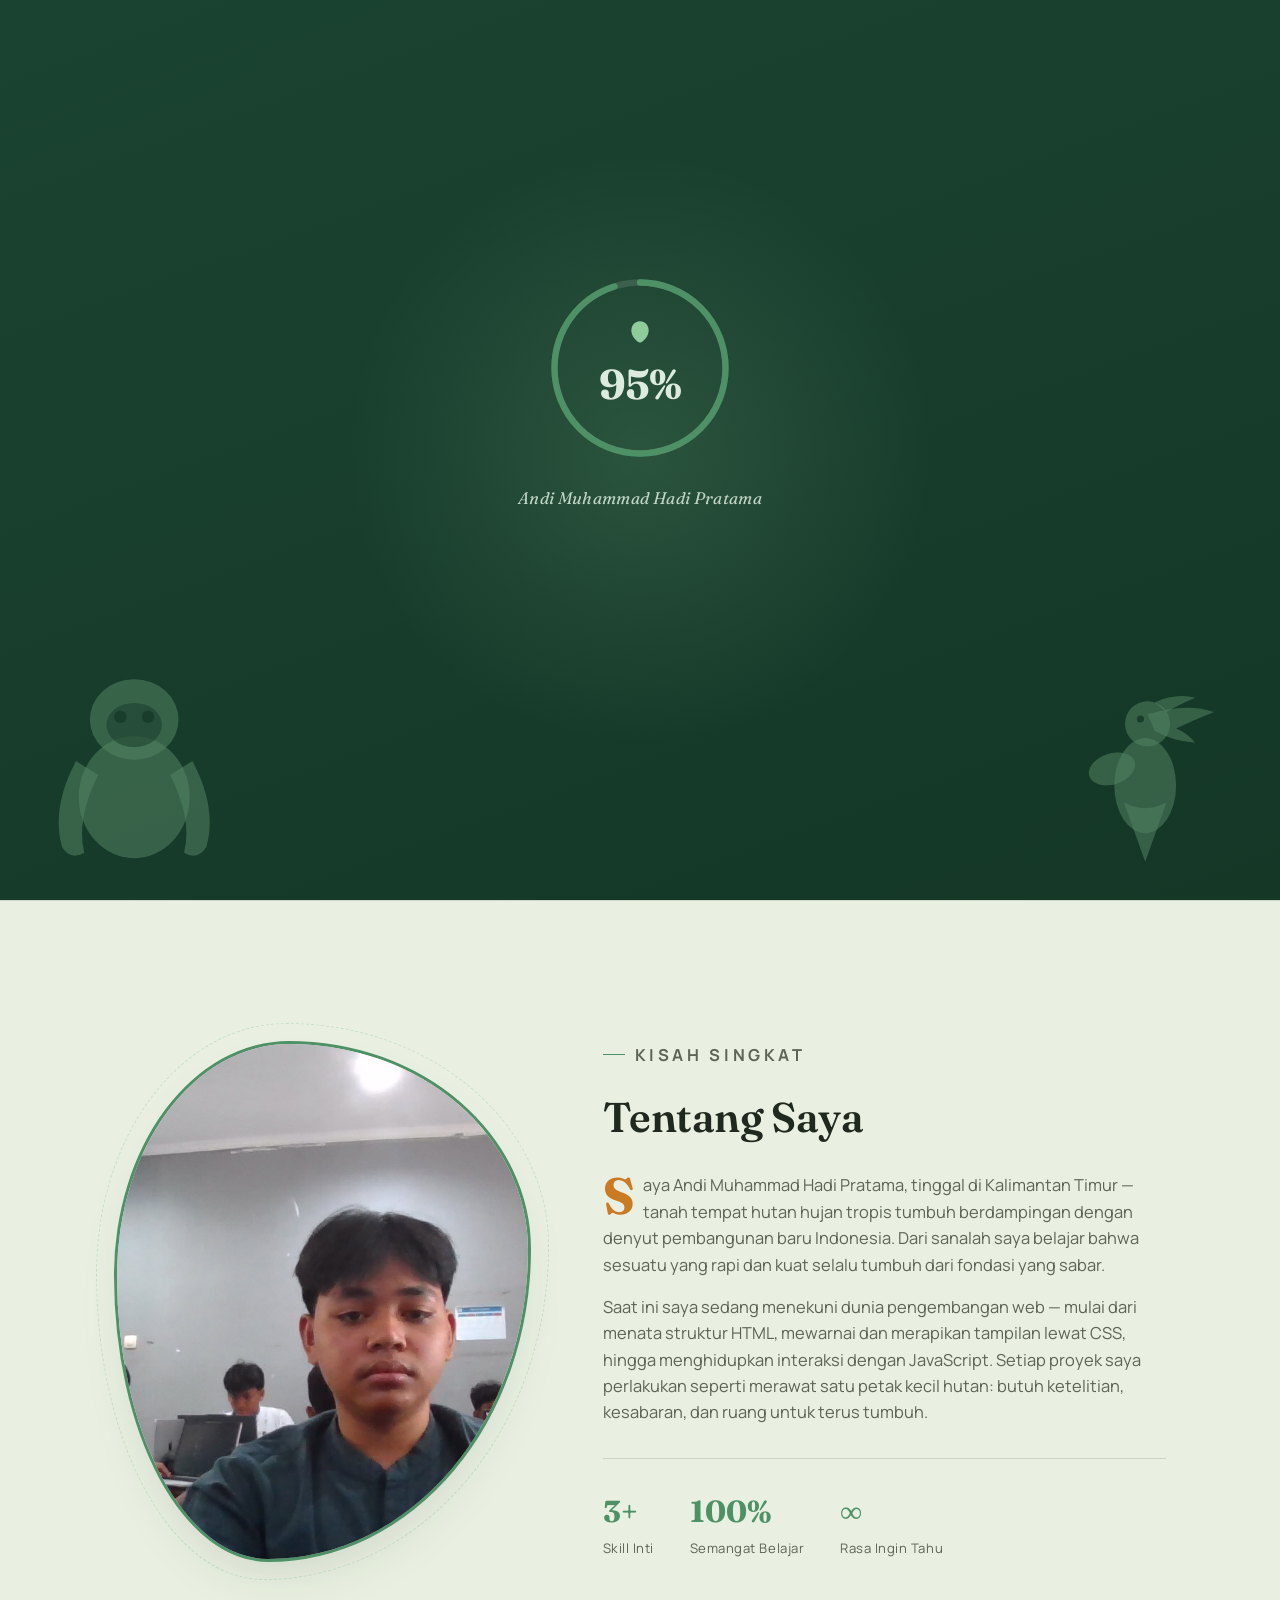
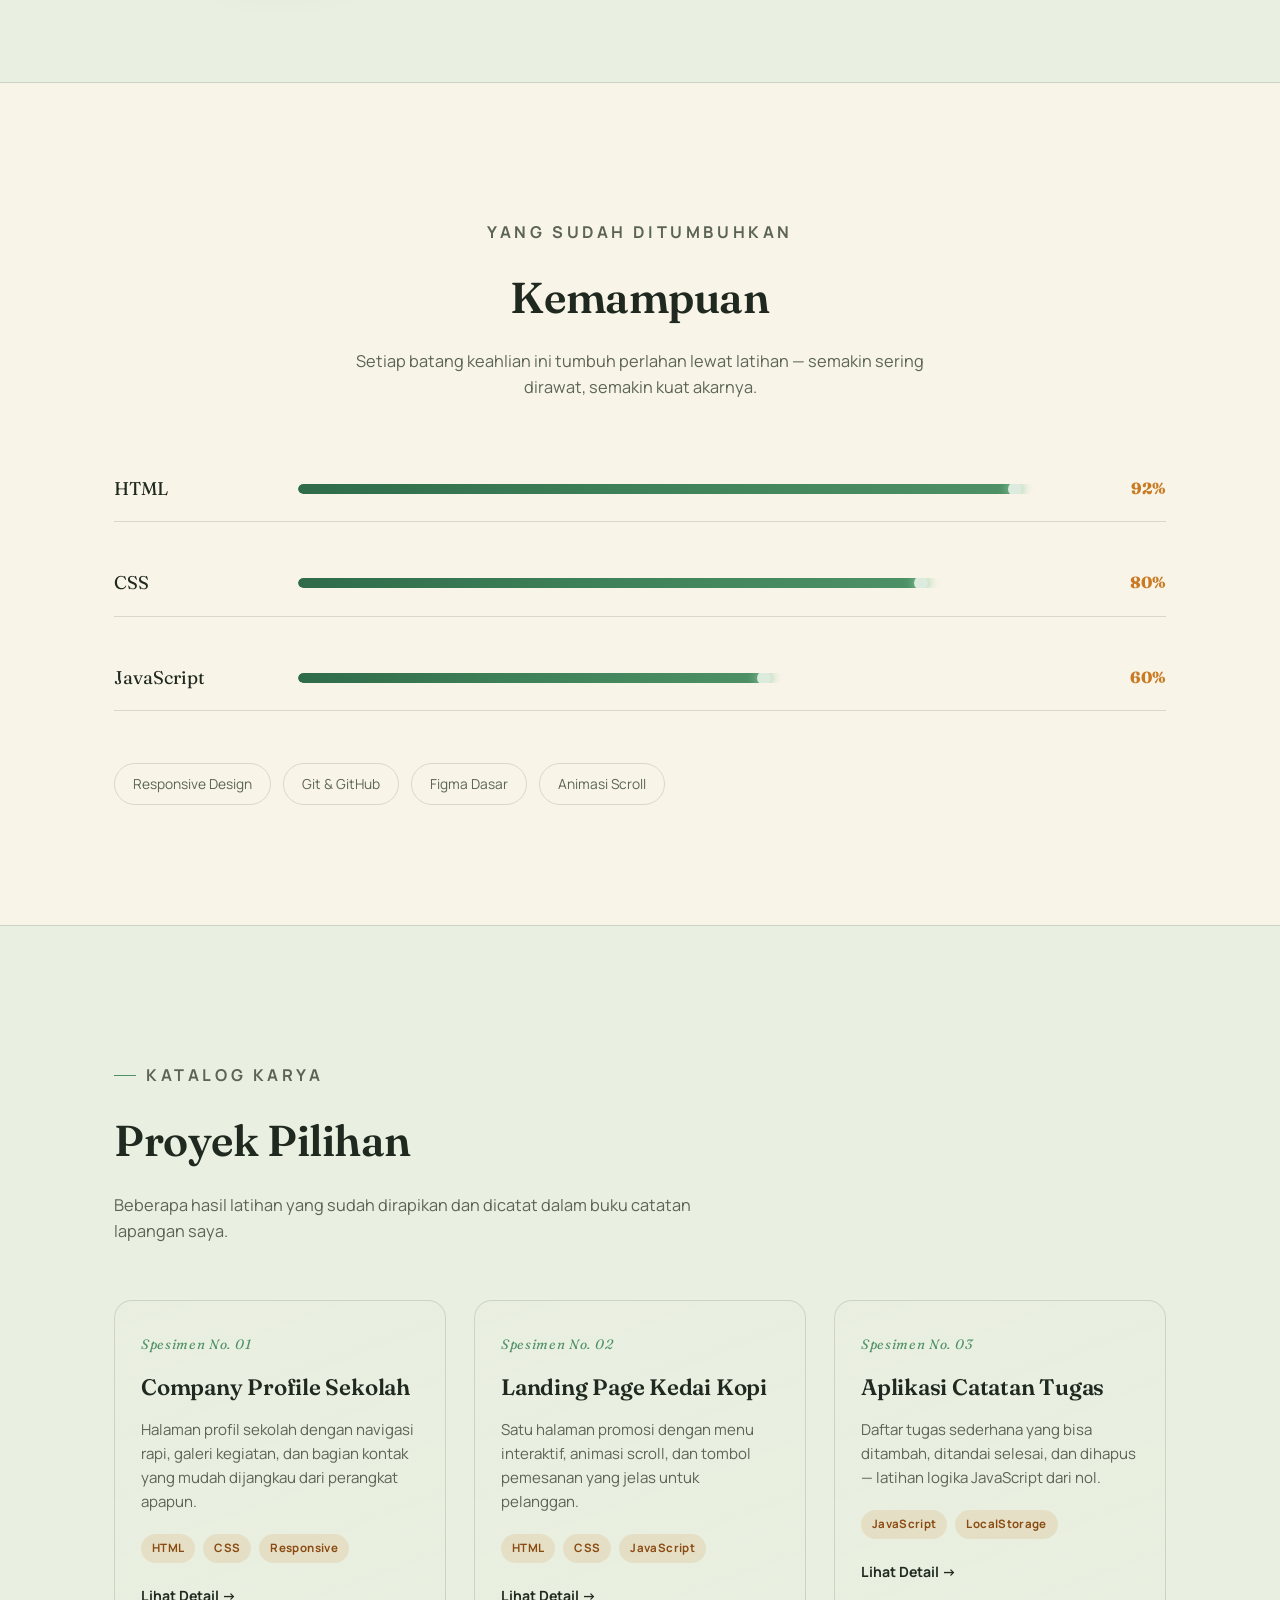
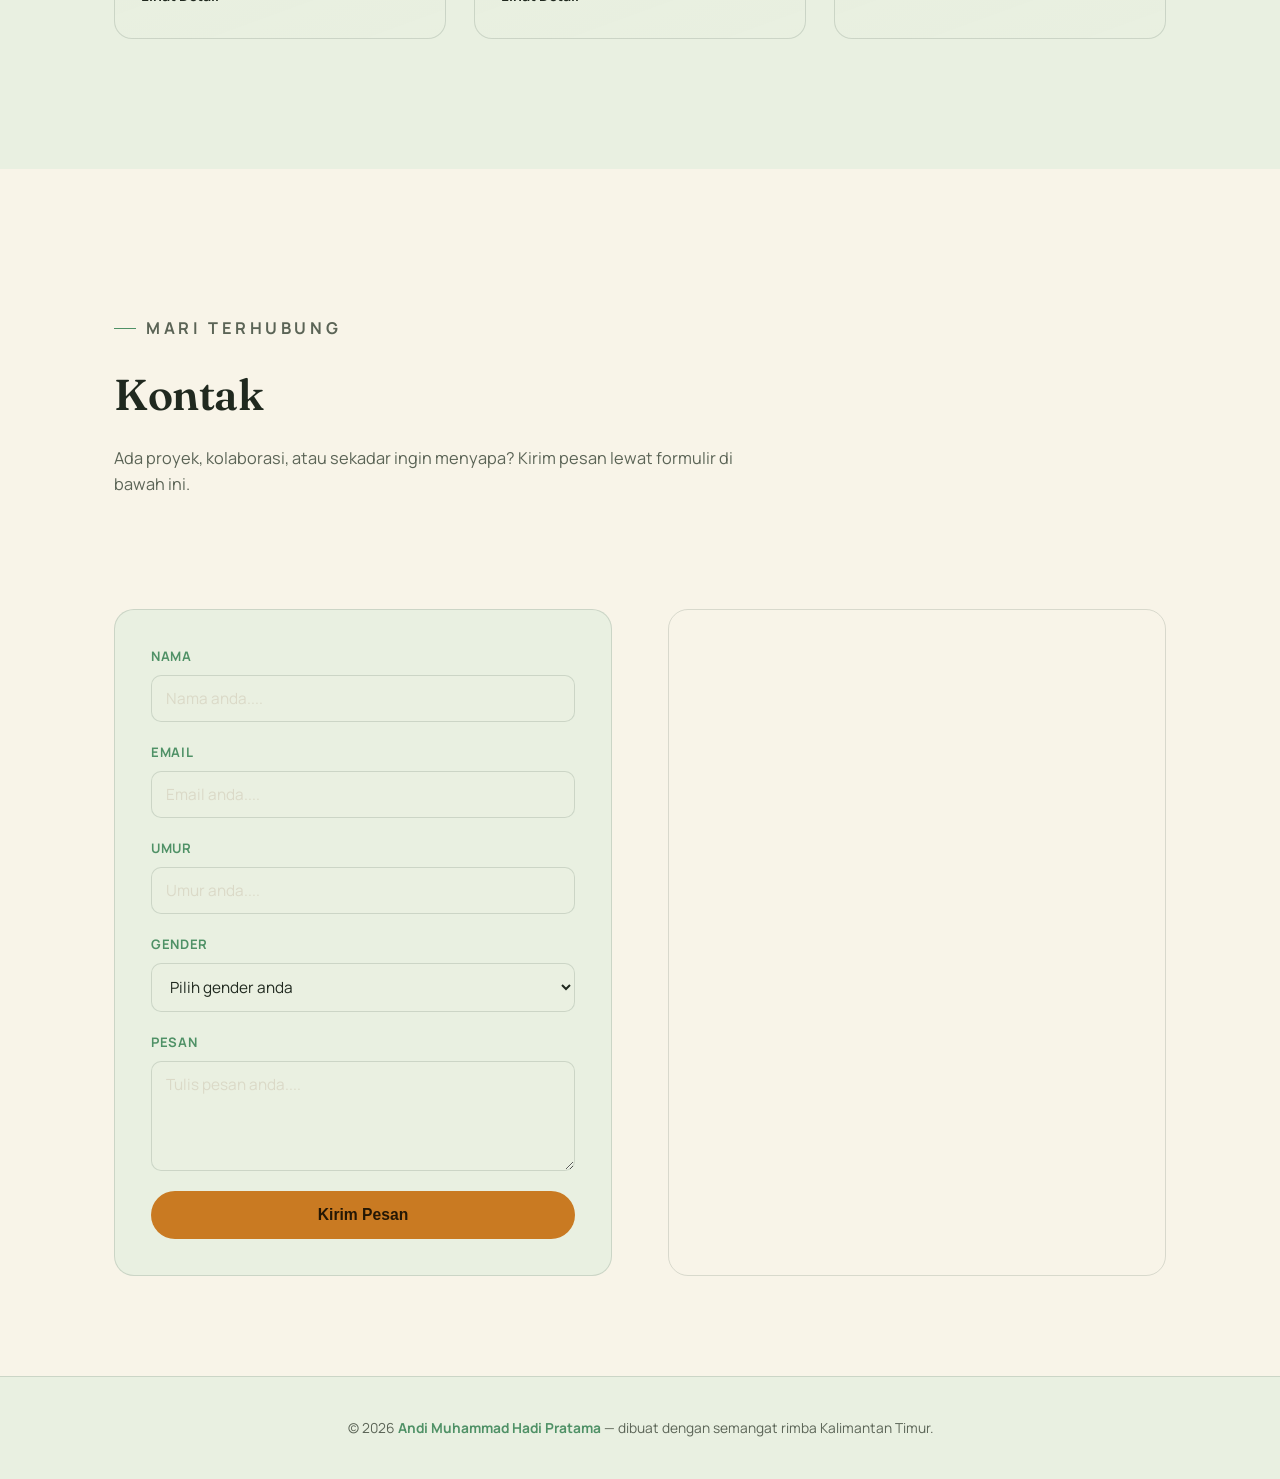
==== commit 3eeda909: "website portofolio" ====
--- a/index.html
+++ b/index.html
@@ -1,4 +1,3 @@
-```html
 <!DOCTYPE html>
 <html lang="id">
 <head>
@@ -7,19 +6,25 @@
 
   <title>Andi Muhammad Hadi Pratama — Portofolio</title>
 
-  <!-- =====================================================
+  <!-- =========================================================
        MENGHUBUNGKAN FONT DARI GOOGLE FONTS
-       ===================================================== -->
+       Font Fraunces digunakan untuk judul agar terlihat elegan.
+       Font Manrope digunakan untuk teks biasa agar mudah dibaca.
+       ========================================================= -->
 
   <link rel="preconnect" href="https://fonts.googleapis.com">
   <link rel="preconnect" href="https://fonts.gstatic.com" crossorigin>
 
-  <link href="https://fonts.googleapis.com/css2?family=Fraunces:ital,opsz,wght@0,9..144,300;0,9..144,500;0,9..144,600;0,9..144,700;0,9..144,900;1,9..144,500;1,9..144,600&family=Manrope:wght@400;500;600;700;800&display=swap" rel="stylesheet">
-
-  <!-- =====================================================
+  <link
+    href="https://fonts.googleapis.com/css2?family=Fraunces:ital,opsz,wght@0,9..144,300;0,9..144,500;0,9..144,600;0,9..144,700;0,9..144,900;1,9..144,500;1,9..144,600&family=Manrope:wght@400;500;600;700;800&display=swap"
+    rel="stylesheet"
+  >
+
+  <!-- =========================================================
        MENGHUBUNGKAN FILE CSS
-       File CSS berisi seluruh pengaturan tampilan website
-       ===================================================== -->
+       Semua pengaturan warna, ukuran, posisi, animasi, dan
+       tampilan website akan diletakkan di dalam style.css.
+       ========================================================= -->
 
   <link rel="stylesheet" href="main3.css">
 
@@ -28,21 +33,495 @@
 <body>
 
 
-<!-- =====================================================
-     BAGIAN NAVIGASI
-     Menu yang berada di bagian paling atas website
-     ===================================================== -->
+<!-- =========================================================
+     BAGIAN PEMBUKA / PRELOADER
+     Bagian ini muncul pertama kali ketika website dibuka.
+
+     Fungsinya:
+     1. Menampilkan proses loading dari 0% sampai 100%.
+     2. Menampilkan nama Andi Muhammad Hadi Pratama.
+     3. Menampilkan siluet orangutan dan burung enggang.
+     4. Menampilkan partikel daun yang bergerak.
+     5. Setelah selesai akan muncul tombol "Masuk".
+     ========================================================= -->
+
+<div id="preloader">
+
+
+  <!-- =======================================================
+       SILUET ORANGUTAN
+       Siluet ini diletakkan di sisi kiri layar pembuka.
+       ======================================================= -->
+
+  <div class="pre-animal left" aria-hidden="true">
+
+    <svg viewBox="0 0 120 170" xmlns="http://www.w3.org/2000/svg">
+
+      <g fill="#8FCB9B" fill-opacity="0.55">
+
+        <path d="M18 96 Q0 130 8 158 Q14 168 24 162 Q18 138 34 106 Z"/>
+
+        <path d="M102 96 Q120 130 112 158 Q106 168 96 162 Q102 138 86 106 Z"/>
+
+        <ellipse cx="60" cy="122" rx="40" ry="44"/>
+
+        <ellipse cx="60" cy="66" rx="32" ry="29"/>
+
+        <ellipse
+          cx="60"
+          cy="70"
+          rx="20"
+          ry="16"
+          fill="#143726"
+          fill-opacity="0.5"
+        />
+
+        <circle
+          cx="50"
+          cy="64"
+          r="4.5"
+          fill="#143726"
+          fill-opacity="0.8"
+        />
+
+        <circle
+          cx="70"
+          cy="64"
+          r="4.5"
+          fill="#143726"
+          fill-opacity="0.8"
+        />
+
+      </g>
+
+    </svg>
+
+  </div>
+
+
+  <!-- =======================================================
+       TEMPAT PARTIKEL DAUN
+       JavaScript nantinya akan membuat daun-daun kecil secara
+       otomatis dan memasukkannya ke dalam bagian ini.
+       ======================================================= -->
+
+  <div class="pre-particles" id="preParticles"></div>
+
+
+  <!-- =======================================================
+       BAGIAN TENGAH PRELOADER
+       Berisi lingkaran progress, nama, keterangan loading,
+       dan tombol untuk masuk ke website.
+       ======================================================= -->
+
+  <div class="pre-center">
+
+
+    <!-- =====================================================
+         LINGKARAN PROGRESS
+         Lingkaran ini akan berubah dari 0% sampai 100%.
+         ===================================================== -->
+
+    <div class="pre-ring-wrap">
+
+      <svg class="pre-ring" viewBox="0 0 120 120">
+
+        <!-- Jalur lingkaran yang menjadi latar belakang -->
+        <circle
+          class="pre-ring-track"
+          cx="60"
+          cy="60"
+          r="54"
+        />
+
+        <!-- Lingkaran yang akan bergerak sesuai persentase -->
+        <circle
+          class="pre-ring-fill"
+          id="ringFill"
+          cx="60"
+          cy="60"
+          r="54"
+        />
+
+      </svg>
+
+
+      <!-- Ikon daun dan angka persentase loading -->
+
+      <div
+        style="
+          display:flex;
+          flex-direction:column;
+          align-items:center;
+        "
+      >
+
+        <div class="pre-leaf">
+
+          <svg viewBox="0 0 24 24" fill="none">
+
+            <path
+              d="M12 2C7 2 4 6 4 10.5S7.5 20 12 22c4.5-2 8-7 8-11.5S17 2 12 2Z"
+              fill="#8FCB9B"
+            />
+
+          </svg>
+
+        </div>
+
+        <!-- Angka persentase akan diubah oleh JavaScript -->
+        <div class="pre-pct" id="loaderPct">0%</div>
+
+      </div>
+
+    </div>
+
+
+    <!-- Nama pemilik website -->
+
+    <div class="pre-name">
+      Andi Muhammad Hadi Pratama
+    </div>
+
+
+    <!-- Kalimat loading yang akan berganti-ganti -->
+
+    <div class="pre-label" id="preLabel">
+      Menyusuri kanopi hutan...
+    </div>
+
+
+    <!-- =====================================================
+         TOMBOL MASUK
+         Tombol ini baru akan muncul setelah loading selesai.
+         Saat ditekan, akan menjalankan animasi pembukaan.
+         ===================================================== -->
+
+    <button
+      type="button"
+      class="pre-enter"
+      id="preEnter"
+    >
+      Masuk
+
+      <span class="arrow">
+        →
+      </span>
+
+    </button>
+
+  </div>
+
+
+  <!-- =======================================================
+       SILUET BURUNG ENGGANG
+       Diletakkan di sisi kanan layar pembuka.
+       ======================================================= -->
+
+  <div class="pre-animal right" aria-hidden="true">
+
+    <svg viewBox="0 0 140 170" xmlns="http://www.w3.org/2000/svg">
+
+      <g fill="#8FCB9B" fill-opacity="0.55">
+
+        <path d="M70 168 L52 118 Q70 128 88 118 Z"/>
+
+        <ellipse cx="70" cy="104" rx="26" ry="40"/>
+
+        <ellipse
+          cx="42"
+          cy="90"
+          rx="20"
+          ry="13"
+          transform="rotate(-18 42 90)"
+        />
+
+        <circle cx="72" cy="52" r="19"/>
+
+        <path
+          d="M72 44 Q104 34 128 42 Q108 50 96 56 Q106 60 112 68 Q92 66 78 58 Z"
+        />
+
+        <path
+          d="M78 34 Q96 26 112 30 Q98 36 88 42 Z"
+        />
+
+        <circle
+          cx="66"
+          cy="48"
+          r="3"
+          fill="#143726"
+          fill-opacity="0.85"
+        />
+
+      </g>
+
+    </svg>
+
+  </div>
+
+</div>
+
+
+<!-- =========================================================
+     EFEK LINGKARAN PEMBUKA
+     Elemen ini awalnya kecil dan tidak terlihat.
+     Saat tombol "Masuk" ditekan, lingkaran akan membesar
+     dari posisi tombol dan menutupi seluruh layar.
+     ========================================================= -->
+
+<div id="preBurst"></div>
+
+
+<!-- =========================================================
+     ADEGAN HUTAN SINGKAT
+     Setelah lingkaran menutupi layar, adegan hutan ini muncul
+     sebentar sebagai transisi sebelum website utama terlihat.
+     ========================================================= -->
+
+<div id="preForestScene" aria-hidden="true">
+
+
+  <!-- Lapisan pohon bagian belakang -->
+
+  <svg
+    class="scene-canopy row2"
+    viewBox="0 0 1600 300"
+    preserveAspectRatio="none"
+    xmlns="http://www.w3.org/2000/svg"
+  >
+
+    <g fill="#DCEBDD" fill-opacity="0.5">
+
+      <circle cx="20" cy="220" r="95"/>
+      <circle cx="150" cy="195" r="120"/>
+      <circle cx="300" cy="225" r="100"/>
+      <circle cx="450" cy="190" r="130"/>
+      <circle cx="610" cy="220" r="105"/>
+      <circle cx="760" cy="195" r="125"/>
+      <circle cx="920" cy="225" r="100"/>
+      <circle cx="1070" cy="190" r="130"/>
+      <circle cx="1230" cy="220" r="105"/>
+      <circle cx="1380" cy="195" r="125"/>
+      <circle cx="1560" cy="220" r="100"/>
+
+    </g>
+
+  </svg>
+
+
+  <!-- Lapisan pohon bagian depan -->
+
+  <svg
+    class="scene-canopy row1"
+    viewBox="0 0 1600 240"
+    preserveAspectRatio="none"
+    xmlns="http://www.w3.org/2000/svg"
+  >
+
+    <g fill="#8FCB9B" fill-opacity="0.55">
+
+      <circle cx="0" cy="185" r="78"/>
+      <circle cx="130" cy="155" r="102"/>
+      <circle cx="280" cy="190" r="86"/>
+      <circle cx="430" cy="150" r="112"/>
+      <circle cx="580" cy="185" r="90"/>
+      <circle cx="730" cy="155" r="108"/>
+      <circle cx="890" cy="190" r="86"/>
+      <circle cx="1040" cy="150" r="112"/>
+      <circle cx="1200" cy="185" r="90"/>
+      <circle cx="1350" cy="155" r="108"/>
+      <circle cx="1500" cy="185" r="86"/>
+      <circle cx="1600" cy="160" r="100"/>
+
+    </g>
+
+  </svg>
+
+
+  <!-- =======================================================
+       ORANGUTAN DI DALAM ADEGAN HUTAN
+       Ditampilkan ketika animasi pembukaan sedang berjalan.
+       ======================================================= -->
+
+  <div
+    class="scene-animal scene-orangutan"
+    aria-hidden="true"
+  >
+
+    <svg
+      viewBox="0 0 120 170"
+      xmlns="http://www.w3.org/2000/svg"
+    >
+
+      <g fill="#F8F4E8" fill-opacity="0.85">
+
+        <path d="M18 96 Q0 130 8 158 Q14 168 24 162 Q18 138 34 106 Z"/>
+
+        <path d="M102 96 Q120 130 112 158 Q106 168 96 162 Q102 138 86 106 Z"/>
+
+        <ellipse cx="60" cy="122" rx="40" ry="44"/>
+
+        <ellipse cx="60" cy="66" rx="32" ry="29"/>
+
+        <ellipse
+          cx="60"
+          cy="70"
+          rx="20"
+          ry="16"
+          fill="#143726"
+          fill-opacity="0.55"
+        />
+
+        <circle
+          cx="50"
+          cy="64"
+          r="4.5"
+          fill="#143726"
+          fill-opacity="0.9"
+        />
+
+        <circle
+          cx="70"
+          cy="64"
+          r="4.5"
+          fill="#143726"
+          fill-opacity="0.9"
+        />
+
+      </g>
+
+    </svg>
+
+  </div>
+
+
+  <!-- =======================================================
+       BURUNG ENGGANG DI DALAM ADEGAN HUTAN
+       Burung akan terlihat seolah-olah sedang terbang.
+       ======================================================= -->
+
+  <div
+    class="scene-animal scene-hornbill"
+    aria-hidden="true"
+  >
+
+    <svg
+      viewBox="0 0 140 170"
+      xmlns="http://www.w3.org/2000/svg"
+    >
+
+      <g fill="#F8F4E8" fill-opacity="0.85">
+
+        <path d="M70 168 L52 118 Q70 128 88 118 Z"/>
+
+        <ellipse cx="70" cy="104" rx="26" ry="40"/>
+
+        <ellipse
+          cx="42"
+          cy="90"
+          rx="20"
+          ry="13"
+          transform="rotate(-18 42 90)"
+        />
+
+        <circle cx="72" cy="52" r="19"/>
+
+        <path
+          d="M72 44 Q104 34 128 42 Q108 50 96 56 Q106 60 112 68 Q92 66 78 58 Z"
+        />
+
+        <path
+          d="M78 34 Q96 26 112 30 Q98 36 88 42 Z"
+        />
+
+        <circle
+          cx="66"
+          cy="48"
+          r="3"
+          fill="#143726"
+          fill-opacity="0.9"
+        />
+
+      </g>
+
+    </svg>
+
+  </div>
+
+
+  <!-- =======================================================
+       KUPU-KUPU
+       Elemen kecil ini ditambahkan agar adegan pembukaan
+       terasa lebih hidup dan tidak terlalu kosong.
+       ======================================================= -->
+
+  <div
+    class="scene-animal scene-butterfly"
+    aria-hidden="true"
+  >
+
+    <svg
+      viewBox="0 0 60 44"
+      xmlns="http://www.w3.org/2000/svg"
+    >
+
+      <g fill="#E7A84E" fill-opacity="0.9">
+
+        <ellipse cx="18" cy="16" rx="16" ry="12"/>
+        <ellipse cx="42" cy="16" rx="16" ry="12"/>
+        <ellipse cx="18" cy="32" rx="11" ry="8"/>
+        <ellipse cx="42" cy="32" rx="11" ry="8"/>
+
+      </g>
+
+      <rect
+        x="28"
+        y="8"
+        width="4"
+        height="30"
+        rx="2"
+        fill="#143726"
+        fill-opacity="0.7"
+      />
+
+    </svg>
+
+  </div>
+
+</div>
+
+
+<!-- =========================================================
+     GARIS PROGRESS NAVIGASI
+     Garis tipis ini akan berjalan ketika pengguna menekan
+     salah satu menu navigasi seperti Tentang, Skill, Proyek,
+     atau Kontak.
+     ========================================================= -->
+
+<div id="navProgress"></div>
+
+
+<!-- =========================================================
+     BAGIAN NAVIGASI UTAMA
+     Navigasi akan tetap berada di bagian atas ketika halaman
+     digulir ke bawah.
+     ========================================================= -->
 
 <header class="nav" id="siteNav">
 
-  <!-- Logo dan nama -->
+
+  <!-- Logo dan nama singkat -->
+
   <a href="#top" class="logo">
 
     <svg viewBox="0 0 24 24" fill="none">
+
       <path
         d="M12 2C7 2 4 6 4 10.5S7.5 20 12 22c4.5-2 8-7 8-11.5S17 2 12 2Z"
         fill="#2F6B49"
       />
+
     </svg>
 
     Hadi Pratama
@@ -51,18 +530,24 @@
 
 
   <!-- Daftar menu navigasi -->
+
   <nav class="nav-links">
 
     <a href="#top">Beranda</a>
+
     <a href="#tentang">Tentang</a>
+
     <a href="#skill">Skill</a>
+
     <a href="#proyek">Proyek</a>
+
     <a href="#kontak">Kontak</a>
 
   </nav>
 
 
-  <!-- Tombol untuk menuju bagian kontak -->
+  <!-- Tombol cepat untuk menuju bagian kontak -->
+
   <a href="#kontak" class="nav-cta">
     Hubungi Saya
   </a>
@@ -70,22 +555,28 @@
 </header>
 
 
-
-<!-- =====================================================
-     BAGIAN BERANDA
-     Bagian pertama yang dilihat ketika website dibuka
-     ===================================================== -->
+<!-- =========================================================
+     BAGIAN BERANDA / HERO
+     Ini adalah bagian pertama dari portofolio setelah animasi
+     pembuka selesai.
+     ========================================================= -->
 
 <section class="hero" id="top">
 
 
-  <!-- Tempat untuk membuat efek kunang-kunang -->
-  <div class="fireflies" id="fireflies"></div>
-
-
-  <!-- ===================================================
+  <!-- Tempat JavaScript membuat kunang-kunang -->
+
+  <div
+    class="fireflies"
+    id="fireflies"
+  ></div>
+
+
+  <!-- =======================================================
        LAPISAN POHON PALING BELAKANG
-       =================================================== -->
+       Lapisan ini dibuat paling pudar agar menghasilkan
+       kesan kedalaman seperti kanopi hutan.
+       ======================================================= -->
 
   <svg
     class="canopy back"
@@ -114,10 +605,12 @@
   </svg>
 
 
-
-  <!-- ===================================================
+  <!-- =======================================================
        LAPISAN POHON BAGIAN TENGAH
-       =================================================== -->
+       Lapisan ini berada di antara pohon belakang dan pohon
+       depan sehingga ketika digerakkan akan terlihat seperti
+       memiliki efek kedalaman.
+       ======================================================= -->
 
   <svg
     class="canopy mid"
@@ -146,10 +639,11 @@
   </svg>
 
 
-
-  <!-- ===================================================
+  <!-- =======================================================
        LAPISAN POHON PALING DEPAN
-       =================================================== -->
+       Lapisan ini dibuat lebih jelas dan akan bergerak lebih
+       cepat ketika halaman digulir.
+       ======================================================= -->
 
   <svg
     class="canopy front"
@@ -178,20 +672,30 @@
   </svg>
 
 
-
-  <!-- ===================================================
-       TEKS UTAMA BAGIAN BERANDA
-       =================================================== -->
+  <!-- =======================================================
+       TEKS UTAMA BERANDA
+       Nama, deskripsi singkat, dan dua tombol utama.
+       ======================================================= -->
 
   <div class="hero-content">
+
+
+    <!-- Label kecil di atas nama -->
 
     <p class="eyebrow">
       Portofolio Digital · Kalimantan Timur
     </p>
 
+
+    <!-- Nama besar pemilik portofolio -->
+
     <h1 class="hero-title">
-      Andi Muhammad Hadi <em>Pratama</em>
+      Andi Muhammad Hadi
+      <em>Pratama</em>
     </h1>
+
+
+    <!-- Deskripsi singkat -->
 
     <p class="hero-sub">
       Web developer pemula yang tumbuh di antara rimbunnya
@@ -200,14 +704,21 @@
     </p>
 
 
-    <!-- Tombol pada bagian beranda -->
+    <!-- Tombol menuju proyek dan kontak -->
+
     <div class="hero-actions">
 
-      <a href="#proyek" class="btn btn-primary">
+      <a
+        href="#proyek"
+        class="btn btn-primary"
+      >
         Lihat Proyek
       </a>
 
-      <a href="#kontak" class="btn btn-ghost">
+      <a
+        href="#kontak"
+        class="btn btn-ghost"
+      >
         Hubungi Saya
       </a>
 
@@ -216,11 +727,17 @@
   </div>
 
 
-
-  <!-- Petunjuk untuk menggulir halaman -->
+  <!-- =======================================================
+       PETUNJUK UNTUK MENGGULIR
+       Tulisan dan garis kecil ini menunjukkan bahwa masih
+       ada bagian lain di bawah halaman.
+       ======================================================= -->
+
   <div class="scroll-cue">
 
-    <span>Gulir</span>
+    <span>
+      Gulir
+    </span>
 
     <span class="stem"></span>
 
@@ -229,18 +746,22 @@
 </section>
 
 
-
-<!-- =====================================================
+<!-- =========================================================
      BAGIAN TENTANG SAYA
-     Berisi foto dan informasi tentang diri sendiri
-     ===================================================== -->
+     Menampilkan foto dan cerita singkat mengenai diri.
+     ========================================================= -->
 
 <section class="about" id="tentang">
 
   <div class="wrap">
 
 
-    <!-- Bagian foto -->
+    <!-- =====================================================
+         FOTO PROFIL
+         Foto dibungkus dengan bentuk organik dan memiliki
+         lingkaran dekorasi yang berputar.
+         ===================================================== -->
+
     <div class="about-figure reveal reveal-left">
 
       <div class="ring"></div>
@@ -257,52 +778,89 @@
     </div>
 
 
-
-    <!-- Bagian tulisan tentang diri sendiri -->
+    <!-- =====================================================
+         INFORMASI TENTANG DIRI
+         Berisi perkenalan dan beberapa statistik sederhana.
+         ===================================================== -->
+
     <div class="about-copy reveal reveal-right">
 
       <p class="eyebrow">
         Kisah Singkat
       </p>
 
-      <h2>Tentang Saya</h2>
+      <h2>
+        Tentang Saya
+      </h2>
 
 
       <p>
-        <span class="drop">S</span>aya Andi Muhammad Hadi Pratama,
-        tinggal di Kalimantan Timur — tanah tempat hutan hujan tropis
-        tumbuh berdampingan dengan denyut pembangunan baru Indonesia.
-        Dari sanalah saya belajar bahwa sesuatu yang rapi dan kuat
-        selalu tumbuh dari fondasi yang sabar.
+
+        <span class="drop">
+          S
+        </span>
+
+        aya Andi Muhammad Hadi Pratama, tinggal di Kalimantan
+        Timur — tanah tempat hutan hujan tropis tumbuh
+        berdampingan dengan denyut pembangunan baru Indonesia.
+        Dari sanalah saya belajar bahwa sesuatu yang rapi dan
+        kuat selalu tumbuh dari fondasi yang sabar.
+
       </p>
 
 
       <p>
+
         Saat ini saya sedang menekuni dunia pengembangan web —
         mulai dari menata struktur HTML, mewarnai dan merapikan
         tampilan lewat CSS, hingga menghidupkan interaksi dengan
-        JavaScript. Setiap proyek saya perlakukan seperti merawat
-        satu petak kecil hutan: butuh ketelitian, kesabaran,
-        dan ruang untuk terus tumbuh.
+        JavaScript. Setiap proyek saya perlakukan seperti
+        merawat satu petak kecil hutan: butuh ketelitian,
+        kesabaran, dan ruang untuk terus tumbuh.
+
       </p>
 
 
-      <!-- Statistik sederhana -->
+      <!-- Statistik kemampuan -->
+
       <div class="about-stats">
 
         <div>
-          <strong>3+</strong>
-          <span>Skill Inti</span>
+
+          <strong>
+            3+
+          </strong>
+
+          <span>
+            Skill Inti
+          </span>
+
         </div>
 
+
         <div>
-          <strong>100%</strong>
-          <span>Semangat Belajar</span>
+
+          <strong>
+            100%
+          </strong>
+
+          <span>
+            Semangat Belajar
+          </span>
+
         </div>
 
+
         <div>
-          <strong>∞</strong>
-          <span>Rasa Ingin Tahu</span>
+
+          <strong>
+            ∞
+          </strong>
+
+          <span>
+            Rasa Ingin Tahu
+          </span>
+
         </div>
 
       </div>
@@ -314,11 +872,12 @@
 </section>
 
 
-
-<!-- =====================================================
-     BAGIAN KEMAMPUAN
-     Menampilkan kemampuan HTML, CSS, dan JavaScript
-     ===================================================== -->
+<!-- =========================================================
+     BAGIAN KEMAMPUAN / SKILL
+     Menampilkan kemampuan HTML, CSS, dan JavaScript dalam
+     bentuk batang progress yang akan tumbuh ketika bagian
+     tersebut terlihat di layar.
+     ========================================================= -->
 
 <section class="skills" id="skill">
 
@@ -326,29 +885,40 @@
 
 
     <!-- Judul bagian kemampuan -->
+
     <div class="section-head center reveal">
 
       <p class="eyebrow">
         Yang Sudah Ditumbuhkan
       </p>
 
-      <h2>Kemampuan</h2>
+      <h2>
+        Kemampuan
+      </h2>
 
       <p>
-        Setiap batang keahlian ini tumbuh perlahan lewat latihan —
-        semakin sering dirawat, semakin kuat akarnya.
+        Setiap batang keahlian ini tumbuh perlahan lewat
+        latihan — semakin sering dirawat, semakin kuat akarnya.
       </p>
 
     </div>
 
 
-
-    <!-- Daftar kemampuan -->
+    <!-- =====================================================
+         DAFTAR KEMAMPUAN
+         Nilai data-target akan digunakan JavaScript untuk
+         menentukan panjang progress bar.
+         ===================================================== -->
+
     <div class="skills-grid">
 
 
       <!-- Kemampuan HTML -->
-      <div class="vine-row reveal" data-skill>
+
+      <div
+        class="vine-row reveal"
+        data-skill
+      >
 
         <span class="skill-name">
           HTML
@@ -363,16 +933,22 @@
 
         </div>
 
-        <span class="pct">
+        <span
+          class="pct"
+          data-pct
+        >
           92%
         </span>
 
       </div>
 
 
-
       <!-- Kemampuan CSS -->
-      <div class="vine-row reveal" data-skill>
+
+      <div
+        class="vine-row reveal"
+        data-skill
+      >
 
         <span class="skill-name">
           CSS
@@ -387,16 +963,22 @@
 
         </div>
 
-        <span class="pct">
+        <span
+          class="pct"
+          data-pct
+        >
           80%
         </span>
 
       </div>
 
 
-
       <!-- Kemampuan JavaScript -->
-      <div class="vine-row reveal" data-skill>
+
+      <div
+        class="vine-row reveal"
+        data-skill
+      >
 
         <span class="skill-name">
           JavaScript
@@ -411,7 +993,10 @@
 
         </div>
 
-        <span class="pct">
+        <span
+          class="pct"
+          data-pct
+        >
           60%
         </span>
 
@@ -420,14 +1005,28 @@
     </div>
 
 
-
-    <!-- Kemampuan tambahan -->
+    <!-- =====================================================
+         TEKNOLOGI DAN KEMAMPUAN TAMBAHAN
+         Ditampilkan sebagai badge kecil di bawah progress bar.
+         ===================================================== -->
+
     <div class="tools-note reveal">
 
-      <span>Responsive Design</span>
-      <span>Git &amp; GitHub</span>
-      <span>Figma Dasar</span>
-      <span>Animasi Scroll</span>
+      <span>
+        Responsive Design
+      </span>
+
+      <span>
+        Git &amp; GitHub
+      </span>
+
+      <span>
+        Figma Dasar
+      </span>
+
+      <span>
+        Animasi Scroll
+      </span>
 
     </div>
 
@@ -436,11 +1035,10 @@
 </section>
 
 
-
-<!-- =====================================================
+<!-- =========================================================
      BAGIAN PROYEK
-     Menampilkan beberapa proyek yang pernah dibuat
-     ===================================================== -->
+     Menampilkan beberapa contoh proyek yang sudah dibuat.
+     ========================================================= -->
 
 <section class="projects" id="proyek">
 
@@ -448,13 +1046,16 @@
 
 
     <!-- Judul bagian proyek -->
+
     <div class="section-head reveal">
 
       <p class="eyebrow">
         Katalog Karya
       </p>
 
-      <h2>Proyek Pilihan</h2>
+      <h2>
+        Proyek Pilihan
+      </h2>
 
       <p>
         Beberapa hasil latihan yang sudah dirapikan dan dicatat
@@ -464,12 +1065,19 @@
     </div>
 
 
-
-    <!-- Daftar kartu proyek -->
+    <!-- =====================================================
+         KUMPULAN KARTU PROYEK
+         Setiap kartu memiliki nomor, judul, deskripsi,
+         teknologi yang digunakan, dan tombol detail.
+         ===================================================== -->
+
     <div class="project-grid stagger">
 
 
-      <!-- Proyek pertama -->
+      <!-- ===================================================
+           PROYEK 01
+           =================================================== -->
+
       <article
         class="specimen reveal"
         style="--i:0"
@@ -491,21 +1099,34 @@
 
         <div class="chips">
 
-          <span>HTML</span>
-          <span>CSS</span>
-          <span>Responsive</span>
+          <span>
+            HTML
+          </span>
+
+          <span>
+            CSS
+          </span>
+
+          <span>
+            Responsive
+          </span>
 
         </div>
 
-        <a href="#" class="go">
+        <a
+          href="#"
+          class="go"
+        >
           Lihat Detail →
         </a>
 
       </article>
 
 
-
-      <!-- Proyek kedua -->
+      <!-- ===================================================
+           PROYEK 02
+           =================================================== -->
+
       <article
         class="specimen reveal"
         style="--i:1"
@@ -527,21 +1148,34 @@
 
         <div class="chips">
 
-          <span>HTML</span>
-          <span>CSS</span>
-          <span>JavaScript</span>
+          <span>
+            HTML
+          </span>
+
+          <span>
+            CSS
+          </span>
+
+          <span>
+            JavaScript
+          </span>
 
         </div>
 
-        <a href="#" class="go">
+        <a
+          href="#"
+          class="go"
+        >
           Lihat Detail →
         </a>
 
       </article>
 
 
-
-      <!-- Proyek ketiga -->
+      <!-- ===================================================
+           PROYEK 03
+           =================================================== -->
+
       <article
         class="specimen reveal"
         style="--i:2"
@@ -563,12 +1197,20 @@
 
         <div class="chips">
 
-          <span>JavaScript</span>
-          <span>LocalStorage</span>
+          <span>
+            JavaScript
+          </span>
+
+          <span>
+            LocalStorage
+          </span>
 
         </div>
 
-        <a href="#" class="go">
+        <a
+          href="#"
+          class="go"
+        >
           Lihat Detail →
         </a>
 
@@ -581,18 +1223,20 @@
 </section>
 
 
-
-<!-- =====================================================
+<!-- =========================================================
      BAGIAN KONTAK
-     Berisi formulir pesan dan peta
-     ===================================================== -->
+     Berisi formulir untuk mengirim pesan dan peta lokasi.
+     ========================================================= -->
 
 <section class="contact" id="kontak">
 
   <div class="wrap">
 
 
-    <!-- Judul bagian kontak -->
+    <!-- =====================================================
+         JUDUL BAGIAN KONTAK
+         ===================================================== -->
+
     <div
       style="grid-column:1/-1;"
       class="section-head reveal"
@@ -602,7 +1246,9 @@
         Mari Terhubung
       </p>
 
-      <h2>Kontak</h2>
+      <h2>
+        Kontak
+      </h2>
 
       <p>
         Ada proyek, kolaborasi, atau sekadar ingin menyapa?
@@ -612,10 +1258,11 @@
     </div>
 
 
-
-    <!-- =================================================
+    <!-- =====================================================
          FORMULIR KONTAK
-         ================================================= -->
+         Form ini menggunakan FormSubmit untuk mengirimkan
+         data yang dimasukkan ke alamat email tujuan.
+         ===================================================== -->
 
     <form
       class="signpost reveal reveal-left"
@@ -625,9 +1272,12 @@
 
 
       <!-- Kolom nama -->
+
       <div class="field">
 
-        <label>Nama</label>
+        <label>
+          Nama
+        </label>
 
         <input
           type="text"
@@ -639,9 +1289,12 @@
 
 
       <!-- Kolom email -->
+
       <div class="field">
 
-        <label>Email</label>
+        <label>
+          Email
+        </label>
 
         <input
           type="email"
@@ -653,9 +1306,12 @@
 
 
       <!-- Kolom umur -->
+
       <div class="field">
 
-        <label>Umur</label>
+        <label>
+          Umur
+        </label>
 
         <input
           type="number"
@@ -667,9 +1323,12 @@
 
 
       <!-- Pilihan gender -->
+
       <div class="field">
 
-        <label>Gender</label>
+        <label>
+          Gender
+        </label>
 
         <select name="gender">
 
@@ -691,9 +1350,12 @@
 
 
       <!-- Kolom pesan -->
+
       <div class="field">
 
-        <label>Pesan</label>
+        <label>
+          Pesan
+        </label>
 
         <textarea
           name="pesan"
@@ -705,6 +1367,7 @@
 
 
       <!-- Tombol mengirim pesan -->
+
       <button
         type="submit"
         class="submit-btn"
@@ -715,14 +1378,20 @@
     </form>
 
 
-
-    <!-- =================================================
+    <!-- =====================================================
          PETA LOKASI
-         ================================================= -->
+         Menampilkan lokasi SMK IDN Boarding School menggunakan
+         Google Maps.
+         ===================================================== -->
 
     <div class="map-card reveal reveal-right">
 
-     <iframe src="https://www.google.com/maps/embed?pb=!1m18!1m12!1m3!1d253.87415169228055!2d116.20315756270233!3d-1.8963938858605154!2m3!1f0!2f0!3f0!3m2!1i1024!2i768!4f13.1!3m3!1m2!1s0x2df047b71cc023b5%3A0xc5bf66dcbab137d7!2sDhany%20Makassar!5e1!3m2!1sid!2sid!4v1787815502665!5m2!1sid!2sid" width="600" height="450" style="border:0;" allowfullscreen="" loading="lazy" referrerpolicy="strict-origin-when-cross-origin"></iframe>
+      <iframe
+        src="https://www.google.com/maps/embed?pb=!1m18!1m12!1m3!1d12077.725685717276!2d107.03813559999999!3d-6.5252823!2m3!1f0!2f0!3f0!3m2!1i1024!2i768!4f13.1!3m3!1m2!1s0x2e69bc6e5be3d9bd%3A0x6b9881dabd801476!2sSMK%20IDN%20Boarding%20School!5e1!3m2!1sid!2sid!4v1786603954258!5m2!1sid!2sid"
+        referrerpolicy="strict-origin-when-cross-origin"
+        loading="lazy"
+      ></iframe>
+
     </div>
 
   </div>
@@ -730,10 +1399,10 @@
 </section>
 
 
-
-<!-- =====================================================
-     BAGIAN KAKI WEBSITE
-     ===================================================== -->
+<!-- =========================================================
+     BAGIAN FOOTER
+     Menampilkan informasi hak cipta di bagian paling bawah.
+     ========================================================= -->
 
 <footer>
 
@@ -748,20 +1417,643 @@
 </footer>
 
 
-
-<!-- =====================================================
-     JAVASCRIPT
-     JavaScript tetap berada di file index.html
-     ===================================================== -->
-
+<!-- =========================================================
+     JAVASCRIPT WEBSITE
+     JavaScript sengaja digabung di dalam index.html sesuai
+     permintaan, sehingga kita hanya membutuhkan dua file:
+     
+     1. index.html
+     2. style.css
+
+     Bagian JavaScript ini mengatur semua interaksi dan animasi.
+     ========================================================= -->
 
 <script>
 
 
-  // =====================================================
-  // MENGUBAH LATAR BELAKANG NAVIGASI SAAT HALAMAN
-  // DIGULIR KE BAWAH
-  // =====================================================
+  /* =========================================================
+     BAGIAN 1 — ANIMASI PRELOADER
+
+     Mengatur:
+     - Persentase loading dari 0 sampai 100%.
+     - Pergerakan lingkaran loading.
+     - Tulisan yang berganti-ganti.
+     - Partikel daun.
+     - Tombol "Masuk".
+     ========================================================= */
+
+  (function initPreloader(){
+
+    const pre =
+      document.getElementById('preloader');
+
+    const pctEl =
+      document.getElementById('loaderPct');
+
+    const ringFill =
+      document.getElementById('ringFill');
+
+    const labelEl =
+      document.getElementById('preLabel');
+
+    const particleField =
+      document.getElementById('preParticles');
+
+    const reduceMotion =
+      window.matchMedia(
+        '(prefers-reduced-motion: reduce)'
+      ).matches;
+
+
+    /*
+      Keliling lingkaran.
+
+      Nilai ini disesuaikan dengan radius lingkaran SVG
+      yang digunakan pada bagian preloader.
+    */
+
+    const RING_CIRCUMFERENCE = 339.3;
+
+
+    /*
+      Jika pengguna mengaktifkan pengaturan "kurangi gerakan"
+      pada perangkatnya, animasi pembuka dilewati agar website
+      tetap nyaman digunakan.
+    */
+
+    if(reduceMotion){
+
+      pre.style.display = 'none';
+
+      document.body.style.overflow = '';
+
+      return;
+
+    }
+
+
+    /* =======================================================
+       MEMBUAT PARTIKEL DAUN
+
+       Jumlah daun dibuat lebih sedikit pada layar kecil
+       agar tidak terlalu berat untuk perangkat.
+       ======================================================= */
+
+    const leafCount =
+      window.innerWidth < 700
+        ? 10
+        : 18;
+
+
+    for(
+      let i = 0;
+      i < leafCount;
+      i++
+    ){
+
+      const leaf =
+        document.createElement('span');
+
+
+      leaf.className =
+        'pre-leaf-bit';
+
+
+      /*
+        Menentukan posisi awal daun secara acak.
+      */
+
+      leaf.style.left =
+        (Math.random() * 100) + '%';
+
+
+      /*
+        Menentukan arah gerakan daun ke kiri atau kanan.
+      */
+
+      leaf.style.setProperty(
+        '--sway',
+        (Math.random() * 80 - 40) + 'px'
+      );
+
+
+      /*
+        Menentukan durasi jatuh setiap daun.
+      */
+
+      leaf.style.animationDuration =
+        (5 + Math.random() * 4) + 's';
+
+
+      /*
+        Menentukan kapan animasi daun mulai.
+      */
+
+      leaf.style.animationDelay =
+        (Math.random() * 5) + 's';
+
+
+      /*
+        Memasukkan daun yang sudah dibuat ke dalam
+        tempat partikel.
+      */
+
+      particleField.appendChild(leaf);
+
+    }
+
+
+    /* =======================================================
+       KALIMAT YANG BERGANTI SAAT LOADING
+
+       Kalimat ini membuat proses loading terasa lebih hidup.
+       ======================================================= */
+
+    const messages = [
+
+      'Menyusuri kanopi hutan...',
+
+      'Mendengar kicau enggang...',
+
+      'Menghitung tetes embun pagi...',
+
+      'Menyapa orangutan di dahan...',
+
+      'Menata dedaunan digital...',
+
+      'Hampir sampai di pondok...'
+
+    ];
+
+
+    let msgIndex = 0;
+
+
+    /*
+      Setiap 900 milidetik, tulisan akan diganti dengan
+      kalimat berikutnya.
+    */
+
+    const msgTimer =
+      setInterval(() => {
+
+        msgIndex =
+          (msgIndex + 1) %
+          messages.length;
+
+
+        /*
+          Tulisan dibuat transparan terlebih dahulu agar
+          pergantian kalimat terasa seperti fade.
+        */
+
+        labelEl.style.opacity = '0';
+
+
+        setTimeout(() => {
+
+          labelEl.textContent =
+            messages[msgIndex];
+
+          labelEl.style.opacity =
+            '1';
+
+        }, 400);
+
+      }, 900);
+
+
+    /*
+      Mengunci scroll sementara agar pengguna tidak dapat
+      menggulir halaman ketika animasi pembuka berlangsung.
+    */
+
+    document.body.style.overflow =
+      'hidden';
+
+
+    /*
+      Total waktu proses loading.
+
+      4200 berarti sekitar 4,2 detik.
+    */
+
+    const duration =
+      4200;
+
+
+    /*
+      Menyimpan waktu ketika proses loading dimulai.
+    */
+
+    const start =
+      performance.now();
+
+
+    /*
+      Fungsi easing agar pergerakan persentase terlihat
+      lebih alami dan tidak terasa terlalu kaku.
+    */
+
+    function easeOutCubic(t){
+
+      return 1 -
+        Math.pow(1 - t, 3);
+
+    }
+
+
+    /*
+      Fungsi ini terus dijalankan selama proses loading.
+    */
+
+    function tick(now){
+
+      const elapsed =
+        now - start;
+
+
+      /*
+        Mengubah waktu yang sudah berlalu menjadi nilai
+        antara 0 sampai 1.
+      */
+
+      const rawT =
+        Math.min(
+          1,
+          elapsed / duration
+        );
+
+
+      /*
+        Mengubah nilai menjadi persentase 0 sampai 100.
+      */
+
+      const pct =
+        Math.round(
+          easeOutCubic(rawT) * 100
+        );
+
+
+      /*
+        Menampilkan persentase pada bagian tengah.
+      */
+
+      pctEl.textContent =
+        pct + '%';
+
+
+      /*
+        Mengubah posisi lingkaran progress sesuai
+        persentase loading.
+      */
+
+      ringFill.style.strokeDashoffset =
+        RING_CIRCUMFERENCE *
+        (1 - pct / 100);
+
+
+      /*
+        Jika loading belum selesai, jalankan kembali
+        fungsi tick pada frame berikutnya.
+      */
+
+      if(rawT < 1){
+
+        requestAnimationFrame(tick);
+
+      }else{
+
+        /*
+          Menghentikan pergantian kalimat.
+        */
+
+        clearInterval(msgTimer);
+
+
+        /*
+          Menyembunyikan tulisan lama.
+        */
+
+        labelEl.style.opacity =
+          '0';
+
+
+        setTimeout(() => {
+
+          /*
+            Mengganti tulisan terakhir setelah loading selesai.
+          */
+
+          labelEl.textContent =
+            'Selamat datang.';
+
+
+          labelEl.style.opacity =
+            '1';
+
+        }, 400);
+
+
+        /*
+          Menampilkan tombol "Masuk".
+        */
+
+        document
+          .getElementById('preEnter')
+          .classList
+          .add('show');
+
+      }
+
+    }
+
+
+    /*
+      Memulai proses animasi loading.
+    */
+
+    requestAnimationFrame(tick);
+
+  })();
+
+
+  /* =========================================================
+     BAGIAN 2 — ANIMASI TOMBOL "MASUK"
+
+     Ketika tombol ditekan:
+     1. Tombol dinonaktifkan.
+     2. Lingkaran muncul dari posisi tombol.
+     3. Lingkaran membesar memenuhi layar.
+     4. Adegan hutan muncul sebentar.
+     5. Adegan hutan menghilang.
+     6. Website utama akhirnya terlihat.
+     ========================================================= */
+
+  (function initBurstReveal(){
+
+    const enterBtn =
+      document.getElementById('preEnter');
+
+    const burst =
+      document.getElementById('preBurst');
+
+    const preloader =
+      document.getElementById('preloader');
+
+    const forestScene =
+      document.getElementById('preForestScene');
+
+
+    /*
+      Jika tombol tidak ditemukan, hentikan fungsi agar
+      tidak menyebabkan JavaScript mengalami error.
+    */
+
+    if(!enterBtn){
+
+      return;
+
+    }
+
+
+    /*
+      Menjalankan animasi ketika tombol "Masuk" ditekan.
+    */
+
+    enterBtn.addEventListener(
+      'click',
+      () => {
+
+
+        /*
+          Mencegah tombol ditekan lebih dari satu kali.
+        */
+
+        enterBtn.disabled =
+          true;
+
+        enterBtn.style.pointerEvents =
+          'none';
+
+
+        /*
+          Mengambil posisi tombol pada layar.
+        */
+
+        const rect =
+          enterBtn.getBoundingClientRect();
+
+
+        /*
+          Menghitung titik tengah tombol.
+        */
+
+        const cx =
+          rect.left +
+          rect.width / 2;
+
+        const cy =
+          rect.top +
+          rect.height / 2;
+
+
+        /*
+          Menempatkan titik awal lingkaran burst
+          tepat di tengah tombol.
+        */
+
+        burst.style.top =
+          cy + 'px';
+
+        burst.style.left =
+          cx + 'px';
+
+
+        /*
+          Memulai tahap pertama:
+          lingkaran berkembang dan menutup layar.
+        */
+
+        requestAnimationFrame(() => {
+
+          burst.classList.add('grow');
+
+        });
+
+
+        /*
+          Setelah lingkaran cukup besar, preloader disembunyikan
+          dan adegan hutan ditampilkan.
+        */
+
+        setTimeout(() => {
+
+
+          preloader.style.display =
+            'none';
+
+
+          forestScene.classList.add(
+            'show'
+          );
+
+
+          /*
+            Setelah adegan hutan tampil beberapa saat,
+            adegan tersebut mulai menghilang.
+          */
+
+          setTimeout(() => {
+
+
+            forestScene.classList.remove(
+              'show'
+            );
+
+
+            /*
+              Membuka animasi akhir sehingga website utama
+              terlihat dengan lebih halus.
+            */
+
+            burst.classList.add(
+              'open'
+            );
+
+
+            /*
+              Setelah animasi selesai, elemen transisi
+              tidak lagi diperlukan.
+            */
+
+            setTimeout(() => {
+
+              burst.style.display =
+                'none';
+
+              forestScene.style.display =
+                'none';
+
+
+              /*
+                Membuka kembali kemampuan scroll.
+              */
+
+              document.body.style.overflow =
+                '';
+
+            }, 900);
+
+
+          }, 550);
+
+
+        }, 850);
+
+      }
+    );
+
+  })();
+
+
+  /* =========================================================
+     BAGIAN 3 — GARIS PROGRESS NAVIGASI
+
+     Ketika pengguna menekan menu navigasi yang mengarah
+     ke bagian tertentu di halaman, garis tipis akan bergerak
+     dari kiri ke kanan sebagai tanda perpindahan halaman.
+     ========================================================= */
+
+  (function initNavProgress(){
+
+    const bar =
+      document.getElementById('navProgress');
+
+
+    /*
+      Mengambil semua link yang memiliki tujuan berupa
+      tanda pagar (#), contohnya #tentang atau #proyek.
+    */
+
+    document
+      .querySelectorAll('a[href^="#"]')
+      .forEach(link => {
+
+
+        link.addEventListener(
+          'click',
+          () => {
+
+
+            /*
+              Mengembalikan garis ke awal.
+            */
+
+            bar.style.transition =
+              'none';
+
+            bar.style.width =
+              '0%';
+
+            bar.style.opacity =
+              '1';
+
+
+            /*
+              Memulai animasi garis dari 0% ke 100%.
+            */
+
+            requestAnimationFrame(() => {
+
+              bar.style.transition =
+                'width 0.5s ease, opacity 0.3s ease';
+
+              bar.style.width =
+                '100%';
+
+            });
+
+
+            /*
+              Setelah animasi selesai, garis dibuat transparan.
+            */
+
+            setTimeout(() => {
+
+              bar.style.opacity =
+                '0';
+
+            }, 500);
+
+
+            /*
+              Mengembalikan lebar garis ke 0 agar siap
+              digunakan kembali ketika menu ditekan.
+            */
+
+            setTimeout(() => {
+
+              bar.style.width =
+                '0%';
+
+            }, 850);
+
+          }
+        );
+
+      });
+
+  })();
+
+
+  /* =========================================================
+     BAGIAN 4 — LATAR NAVIGASI SAAT HALAMAN DIGULIR
+
+     Ketika halaman sudah digulir lebih dari 40 piksel,
+     navigasi akan mendapatkan latar belakang transparan
+     dan efek blur.
+     ========================================================= */
 
   const nav =
     document.getElementById('siteNav');
@@ -780,154 +2072,222 @@
   );
 
 
-
-  // =====================================================
-  // ANIMASI MUNCUL SAAT BAGIAN WEBSITE TERLIHAT
-  // =====================================================
+  /* =========================================================
+     BAGIAN 5 — ANIMASI MUNCUL SAAT SCROLL
+
+     Semua elemen yang memiliki class "reveal" awalnya
+     disembunyikan sedikit.
+
+     Ketika elemen tersebut masuk ke layar:
+     - transparansi berubah menjadi terlihat,
+     - posisi kembali normal,
+     - progress skill mulai bergerak.
+     ========================================================= */
 
   const revealEls =
-    document.querySelectorAll('.reveal');
+    document.querySelectorAll(
+      '.reveal'
+    );
 
 
   const io =
     new IntersectionObserver(
       (entries) => {
 
-        entries.forEach(entry => {
-
-          if (entry.isIntersecting) {
-
-            entry.target.classList.add(
-              'in-view'
-            );
-
-
-            // =================================================
-            // MENJALANKAN ANIMASI BATANG KEMAMPUAN
-            // =================================================
-
-            if (
-              entry.target.hasAttribute(
-                'data-skill'
-              )
-            ) {
-
-              const fill =
-                entry.target.querySelector(
-                  '.vine-fill'
-                );
-
-
-              if (fill) {
-
-                fill.style.width =
-                  fill.dataset.target + '%';
+
+        entries.forEach(
+          entry => {
+
+
+            /*
+              Mengecek apakah elemen sudah terlihat
+              di dalam layar.
+            */
+
+            if(entry.isIntersecting){
+
+
+              /*
+                Menambahkan class agar animasi muncul
+                dapat dijalankan oleh CSS.
+              */
+
+              entry.target.classList.add(
+                'in-view'
+              );
+
+
+              /*
+                Jika elemen merupakan bar skill,
+                ambil nilai data-target lalu ubah lebar
+                progress bar sesuai nilai tersebut.
+              */
+
+              if(
+                entry.target.hasAttribute(
+                  'data-skill'
+                )
+              ){
+
+                const fill =
+                  entry.target.querySelector(
+                    '.vine-fill'
+                  );
+
+
+                if(fill){
+
+                  fill.style.width =
+                    fill.dataset.target +
+                    '%';
+
+                }
 
               }
 
+
+              /*
+                Setelah animasi dijalankan, elemen tidak
+                perlu diamati kembali.
+              */
+
+              io.unobserve(
+                entry.target
+              );
+
             }
 
-
-            // Berhenti mengamati setelah animasi dijalankan
-            io.unobserve(entry.target);
-
           }
-
-        });
+        );
 
       },
       {
-        threshold:0.2
+        threshold: 0.2
       }
     );
 
 
-  // Menjalankan pengamatan pada semua elemen
-  revealEls.forEach(el => {
-
-    io.observe(el);
-
-  });
-
-
-
-  // =====================================================
-  // ANIMASI PARALLAX UNTUK LAPISAN POHON
-  // Lapisan pohon bergerak berbeda ketika halaman digulir
-  // =====================================================
+  /*
+    Mulai mengamati semua elemen yang mempunyai
+    class "reveal".
+  */
+
+  revealEls.forEach(
+    el => io.observe(el)
+  );
+
+
+  /* =========================================================
+     BAGIAN 6 — EFEK PARALLAX KANOPI HUTAN
+
+     Tiga lapisan pohon bergerak dengan kecepatan berbeda
+     ketika halaman digulir.
+
+     Lapisan belakang bergerak paling lambat.
+     Lapisan tengah bergerak sedikit lebih cepat.
+     Lapisan depan bergerak paling cepat.
+     ========================================================= */
 
   const layers = [
 
     {
-      el:document.querySelector(
-        '.canopy.back'
-      ),
-      speed:0.12
+      el:
+        document.querySelector(
+          '.canopy.back'
+        ),
+
+      speed:
+        0.12
     },
 
     {
-      el:document.querySelector(
-        '.canopy.mid'
-      ),
-      speed:0.22
+      el:
+        document.querySelector(
+          '.canopy.mid'
+        ),
+
+      speed:
+        0.22
     },
 
     {
-      el:document.querySelector(
-        '.canopy.front'
-      ),
-      speed:0.34
+      el:
+        document.querySelector(
+          '.canopy.front'
+        ),
+
+      speed:
+        0.34
     }
 
   ];
 
 
-
-  // Mengecek apakah pengguna mematikan animasi
+  /*
+    Mengecek apakah pengguna meminta agar animasi
+    gerakan dikurangi.
+  */
+
   const reduceMotion =
     window.matchMedia(
       '(prefers-reduced-motion: reduce)'
     ).matches;
 
 
-
-  // Menjalankan parallax jika animasi tidak dimatikan
-  if (!reduceMotion) {
+  /*
+    Jika pengguna tidak mengurangi gerakan,
+    jalankan efek parallax.
+  */
+
+  if(!reduceMotion){
 
     window.addEventListener(
       'scroll',
       () => {
 
+
         const y =
           window.scrollY;
 
 
-        layers.forEach(layer => {
-
-          if (layer.el) {
-
-            layer.el.style.transform =
-              `translateY(${y * layer.speed}px)`;
+        layers.forEach(
+          layer => {
+
+
+            /*
+              Menggeser setiap lapisan berdasarkan
+              kecepatan masing-masing.
+            */
+
+            if(layer.el){
+
+              layer.el.style.transform =
+                `translateY(${y * layer.speed}px)`;
+
+            }
 
           }
-
-        });
+        );
 
       },
       {
-        passive:true
+        passive: true
       }
     );
 
   }
 
 
-
-  // =====================================================
-  // MEMBUAT EFEK KUNANG-KUNANG SECARA OTOMATIS
-  // =====================================================
-
-  if (!reduceMotion) {
+  /* =========================================================
+     BAGIAN 7 — MEMBUAT KUNANG-KUNANG
+
+     Kunang-kunang dibuat secara otomatis menggunakan
+     JavaScript sehingga jumlah dan posisi setiap kunang-
+     kunang berbeda-beda.
+     ========================================================= */
+
+  if(!reduceMotion){
+
 
     const field =
       document.getElementById(
@@ -935,20 +2295,31 @@
       );
 
 
-    // Jumlah kunang-kunang berbeda untuk komputer dan HP
+    /*
+      Pada layar kecil jumlah kunang-kunang dikurangi
+      agar performa tetap ringan.
+    */
+
     const count =
       window.innerWidth < 700
         ? 10
         : 22;
 
 
-
-    // Membuat kunang-kunang satu per satu
-    for (
+    /*
+      Membuat kunang-kunang satu per satu.
+    */
+
+    for(
       let i = 0;
       i < count;
       i++
-    ) {
+    ){
+
+
+      /*
+        Membuat elemen span baru untuk satu kunang-kunang.
+      */
 
       const f =
         document.createElement(
@@ -956,42 +2327,69 @@
         );
 
 
+      /*
+        Memberikan class agar tampilan dan animasinya
+        diatur melalui CSS.
+      */
+
       f.className =
         'firefly';
 
 
-
-      // Menentukan posisi awal secara acak
+      /*
+        Menentukan posisi awal secara acak.
+      */
+
       const startX =
         Math.random() * 100;
+
 
       const startY =
         40 +
         Math.random() * 60;
 
 
-
-      // Menentukan arah gerakan secara acak
+      /*
+        Menentukan arah gerakan horizontal secara acak.
+      */
+
       const dx =
-        (Math.random() - 0.5) * 220;
+        (Math.random() - 0.5) *
+        220;
+
+
+      /*
+        Menentukan arah gerakan vertikal ke atas.
+      */
 
       const dy =
-        -(60 + Math.random() * 160);
-
-
-
-      // Menentukan lama animasi
+        -(
+          60 +
+          Math.random() * 160
+        );
+
+
+      /*
+        Menentukan lama gerakan.
+      */
+
       const dur =
-        8 + Math.random() * 10;
-
-
-      // Menentukan waktu mulai secara acak
+        8 +
+        Math.random() * 10;
+
+
+      /*
+        Menentukan waktu mulai animasi.
+      */
+
       const delay =
         Math.random() * 10;
 
 
-
-      // Mengatur posisi kunang-kunang
+      /*
+        Menempatkan kunang-kunang pada posisi awal.
+      */
+
       f.style.left =
         startX + '%';
 
@@ -999,45 +2397,60 @@
         startY + '%';
 
 
-
-      // Mengatur arah gerakan
+      /*
+        Menyimpan arah gerakan ke CSS variable.
+      */
+
       f.style.setProperty(
         '--dx',
         dx + 'px'
       );
 
+
       f.style.setProperty(
         '--dy',
         dy + 'px'
       );
 
 
-
-      // Mengatur lama animasi
+      /*
+        Mengatur dua animasi:
+        1. Gerakan kunang-kunang.
+        2. Efek cahaya yang berkedip.
+      */
+
       f.style.animationDuration =
         dur + 's, ' +
-        (2.6 + Math.random() * 2) +
+        (
+          2.6 +
+          Math.random() * 2
+        ) +
         's';
 
 
-
-      // Mengatur waktu mulai animasi
+      /*
+        Mengatur waktu mulai kedua animasi.
+      */
+
       f.style.animationDelay =
         delay + 's, ' +
         delay + 's';
 
 
-
-      // Memasukkan kunang-kunang ke halaman
+      /*
+        Memasukkan kunang-kunang ke dalam bagian
+        fireflies pada halaman.
+      */
+
       field.appendChild(f);
 
     }
 
   }
 
+
 </script>
 
 
 </body>
-</html>
-```
+</html>
--- a/main3.css
+++ b/main3.css
@@ -1,3 +1,510 @@
+
+/* =======================================================================
+   PRELOADER — ANIMASI MASUK WEBSITE
+   ======================================================================= */
+
+#preloader{
+  position:fixed;
+  inset:0;
+  z-index:999;
+  display:flex;
+  flex-direction:column;
+  align-items:center;
+  justify-content:center;
+  gap:26px;
+  background:linear-gradient(
+    160deg,
+    var(--forest) 0%,
+    #143726 100%
+  );
+  transition:
+    transform 1.15s cubic-bezier(.76,0,.24,1),
+    visibility 1.15s step-end;
+  overflow:hidden;
+}
+
+
+/* Cahaya lembut di belakang */
+#preloader::before{
+  content:"";
+  position:absolute;
+  top:50%;
+  left:50%;
+  width:640px;
+  height:640px;
+  transform:translate(-50%,-50%);
+  background:
+    radial-gradient(
+      circle,
+      rgba(143,203,155,0.16),
+      transparent 65%
+    );
+  animation:preGlow 5s ease-in-out infinite;
+  pointer-events:none;
+}
+
+
+@keyframes preGlow{
+  0%,100%{
+    opacity:0.6;
+    transform:translate(-50%,-50%) scale(0.92);
+  }
+
+  50%{
+    opacity:1;
+    transform:translate(-50%,-50%) scale(1.06);
+  }
+}
+
+
+/* Partikel daun */
+#preloader .pre-particles{
+  position:absolute;
+  inset:0;
+  pointer-events:none;
+  z-index:1;
+}
+
+
+.pre-leaf-bit{
+  position:absolute;
+  top:-6%;
+  width:8px;
+  height:8px;
+  background:var(--fern-pale);
+  opacity:0.45;
+  border-radius:0% 60% 0% 60%;
+  animation:leafFall linear infinite;
+}
+
+
+@keyframes leafFall{
+  0%{
+    transform:translate(0,0) rotate(0deg);
+    opacity:0;
+  }
+
+  10%{
+    opacity:0.5;
+  }
+
+  90%{
+    opacity:0.5;
+  }
+
+  100%{
+    transform:
+      translate(var(--sway,20px),112vh)
+      rotate(300deg);
+    opacity:0;
+  }
+}
+
+
+/* Konten tengah */
+#preloader .pre-center{
+  position:relative;
+  z-index:2;
+  display:flex;
+  flex-direction:column;
+  align-items:center;
+  gap:22px;
+}
+
+
+/* Cincin loading */
+.pre-ring-wrap{
+  position:relative;
+  width:clamp(140px,22vw,190px);
+  aspect-ratio:1;
+  display:flex;
+  align-items:center;
+  justify-content:center;
+}
+
+
+.pre-ring{
+  position:absolute;
+  inset:0;
+  transform:rotate(-90deg);
+}
+
+
+.pre-ring-track{
+  fill:none;
+  stroke:rgba(220,235,221,0.14);
+  stroke-width:4;
+}
+
+
+.pre-ring-fill{
+  fill:none;
+  stroke:var(--fern);
+  stroke-width:4;
+  stroke-linecap:round;
+
+  stroke-dasharray:339.3;
+  stroke-dashoffset:339.3;
+
+  transition:
+    stroke-dashoffset 0.35s ease-out;
+}
+
+
+/* Ikon daun */
+#preloader .pre-leaf{
+  position:relative;
+  z-index:2;
+  width:26px;
+  height:26px;
+  margin-bottom:6px;
+  animation:spin 6s linear infinite;
+}
+
+
+#preloader .pre-leaf svg{
+  width:100%;
+  height:100%;
+}
+
+
+/* Persentase */
+#preloader .pre-pct{
+  position:relative;
+  z-index:2;
+
+  font-family:'Fraunces',serif;
+  font-size:clamp(1.9rem,5vw,2.6rem);
+  font-weight:700;
+
+  color:var(--fern-pale);
+  letter-spacing:-0.02em;
+}
+
+
+/* Nama */
+#preloader .pre-name{
+  font-family:'Fraunces',serif;
+  font-style:italic;
+  font-size:1.05rem;
+
+  color:rgba(220,235,221,0.85);
+  letter-spacing:0.02em;
+}
+
+
+/* Tulisan loading */
+#preloader .pre-label{
+  min-height:1.4em;
+
+  font-size:0.76rem;
+  letter-spacing:0.2em;
+  text-transform:uppercase;
+
+  color:rgba(220,235,221,0.6);
+
+  transition:opacity 0.4s ease;
+}
+
+
+/* Tombol Masuk */
+.pre-enter{
+  position:relative;
+  z-index:2;
+
+  margin-top:2px;
+  padding:14px 34px;
+
+  border-radius:999px;
+  border:1px solid var(--fern);
+
+  background:transparent;
+  color:var(--fern-pale);
+
+  font-family:'Manrope',sans-serif;
+  font-weight:700;
+  font-size:0.92rem;
+
+  letter-spacing:0.03em;
+  cursor:pointer;
+
+  display:inline-flex;
+  align-items:center;
+  gap:10px;
+
+  opacity:0;
+  transform:translateY(10px) scale(0.96);
+
+  pointer-events:none;
+
+  transition:
+    opacity 0.5s ease,
+    transform 0.5s ease,
+    background 0.3s ease,
+    color 0.3s ease;
+}
+
+
+/* Tombol muncul setelah 100% */
+.pre-enter.show{
+  opacity:1;
+  transform:none;
+  pointer-events:auto;
+}
+
+
+.pre-enter:hover{
+  background:var(--fern);
+  color:#0B1F15;
+}
+
+
+.pre-enter .arrow{
+  transition:transform 0.3s ease;
+}
+
+
+.pre-enter:hover .arrow{
+  transform:translateX(4px);
+}
+
+
+/* =======================================================================
+   BURST REVEAL
+   ======================================================================= */
+
+#preBurst{
+  position:fixed;
+  top:50%;
+  left:50%;
+
+  width:100vmax;
+  height:100vmax;
+
+  margin-left:-50vmax;
+  margin-top:-50vmax;
+
+  border-radius:50%;
+
+  background:
+    radial-gradient(
+      circle,
+      var(--fern) 0%,
+      var(--forest) 55%,
+      #143726 100%
+    );
+
+  transform:scale(0);
+  transform-origin:center;
+
+  z-index:1000;
+  pointer-events:none;
+}
+
+
+#preBurst.grow{
+  transition:
+    transform 0.85s cubic-bezier(.65,0,.35,1);
+
+  transform:scale(1);
+}
+
+
+#preBurst.open{
+  transition:
+    transform 0.9s cubic-bezier(.65,0,.35,1),
+    opacity 0.9s ease;
+
+  transform:scale(1.8);
+  opacity:0;
+}
+
+
+/* =======================================================================
+   FOREST SCENE
+   ======================================================================= */
+
+#preForestScene{
+  position:fixed;
+  inset:0;
+
+  z-index:1001;
+
+  opacity:0;
+  pointer-events:none;
+
+  transition:opacity 0.55s ease;
+}
+
+
+#preForestScene.show{
+  opacity:1;
+}
+
+
+/* Lapisan pohon */
+.scene-canopy{
+  position:absolute;
+  left:0;
+  right:0;
+  width:100%;
+}
+
+
+.scene-canopy.row1{
+  bottom:-4%;
+  height:30vh;
+  opacity:0.9;
+}
+
+
+.scene-canopy.row2{
+  bottom:-8%;
+  height:38vh;
+  opacity:0.65;
+}
+
+
+/* Hewan */
+.scene-animal{
+  position:absolute;
+  width:clamp(90px,12vw,180px);
+}
+
+
+.scene-animal svg{
+  width:100%;
+  height:auto;
+  display:block;
+}
+
+
+.scene-orangutan{
+  left:9%;
+  bottom:2vh;
+}
+
+
+.scene-hornbill{
+  right:11%;
+  bottom:14vh;
+}
+
+
+.scene-butterfly{
+  left:47%;
+  top:20%;
+  width:56px;
+
+  animation:
+    butterflyFloat 3s ease-in-out infinite;
+}
+
+
+@keyframes butterflyFloat{
+  0%,100%{
+    transform:translateY(0) rotate(0deg);
+  }
+
+  50%{
+    transform:translateY(-16px) rotate(8deg);
+  }
+}
+
+
+/* Hewan pada layar loading */
+.pre-animal{
+  position:absolute;
+
+  bottom:clamp(0px,4vh,40px);
+
+  width:clamp(90px,13vw,170px);
+
+  opacity:0.5;
+
+  animation:
+    preSway 4.2s ease-in-out infinite;
+}
+
+
+.pre-animal svg{
+  width:100%;
+  height:auto;
+  display:block;
+}
+
+
+.pre-animal.left{
+  left:clamp(14px,4vw,64px);
+}
+
+
+.pre-animal.right{
+  right:clamp(14px,4vw,64px);
+
+  animation-delay:-2.1s;
+}
+
+
+@keyframes preSway{
+  0%,100%{
+    transform:translateY(0) rotate(0deg);
+  }
+
+  50%{
+    transform:translateY(-10px) rotate(-2deg);
+  }
+}
+
+
+/* Progress bar kecil di atas */
+#navProgress{
+  position:fixed;
+  top:0;
+  left:0;
+
+  height:3px;
+  width:0%;
+
+  background:
+    linear-gradient(
+      90deg,
+      var(--fern),
+      var(--sunbeam)
+    );
+
+  z-index:400;
+
+  opacity:0;
+
+  transition:opacity 0.3s ease;
+
+  pointer-events:none;
+}
+
+
+/* Responsive */
+@media (max-width:640px){
+
+  .pre-animal{
+    display:none;
+  }
+
+}
+
+
+/* Menghormati pengaturan reduced motion */
+@media (prefers-reduced-motion:reduce){
+
+  #preloader::before,
+  .pre-leaf-bit,
+  #preloader .pre-leaf,
+  .scene-butterfly,
+  .pre-animal{
+    animation:none !important;
+  }
+
+}
 
 /* =========================================================
    WARNA UTAMA WEBSITE
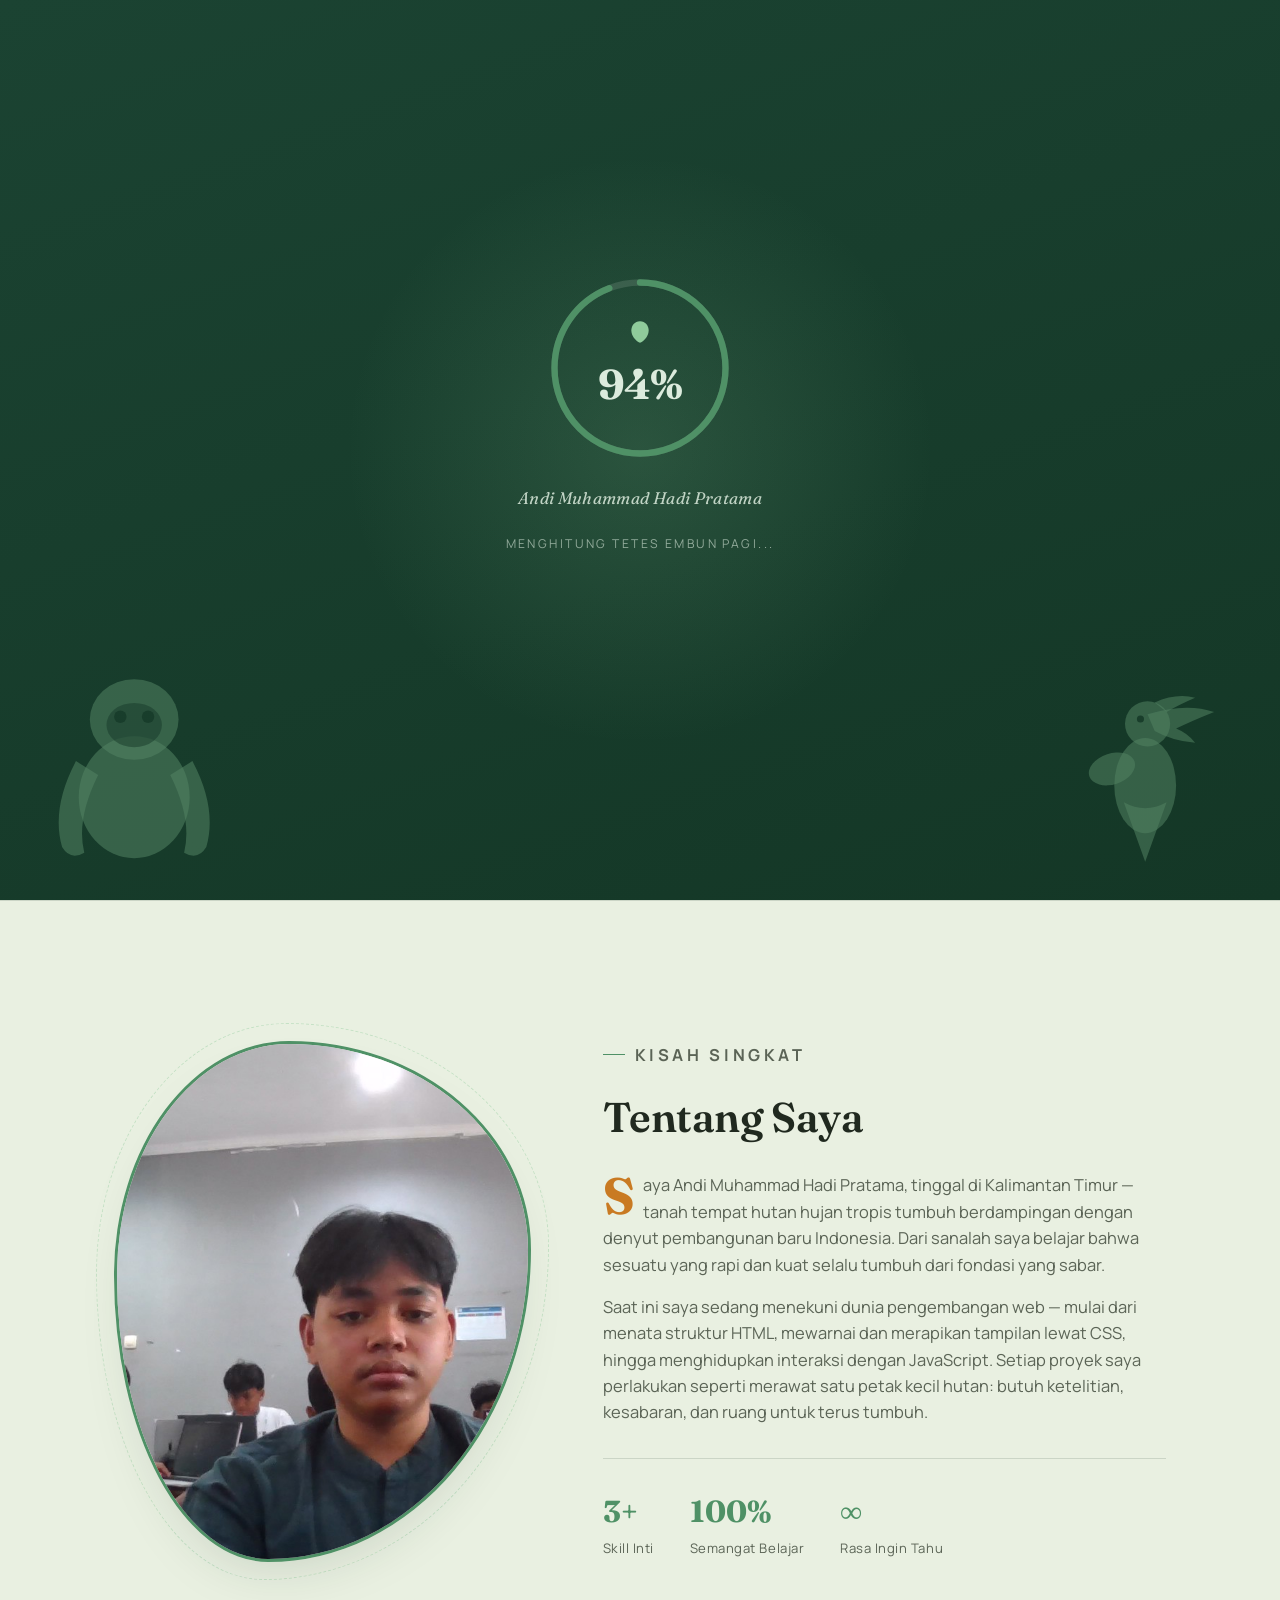
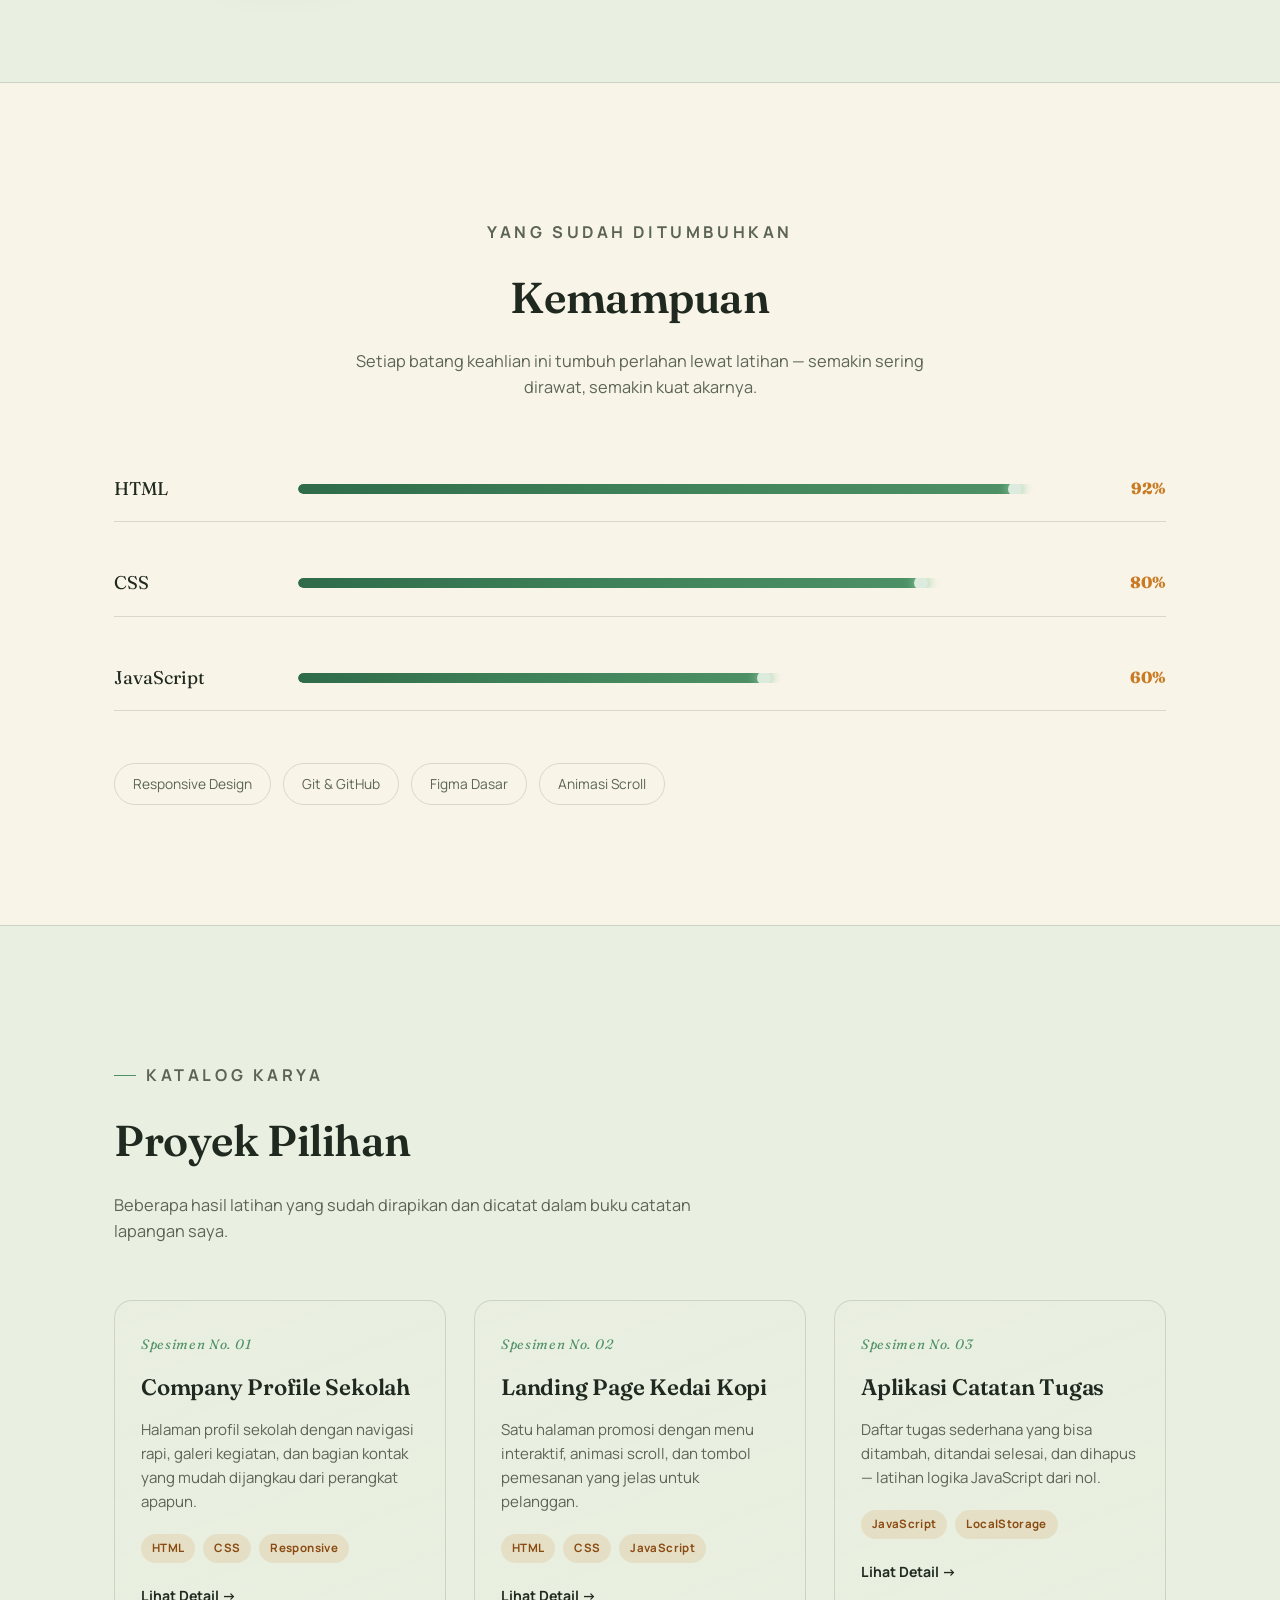
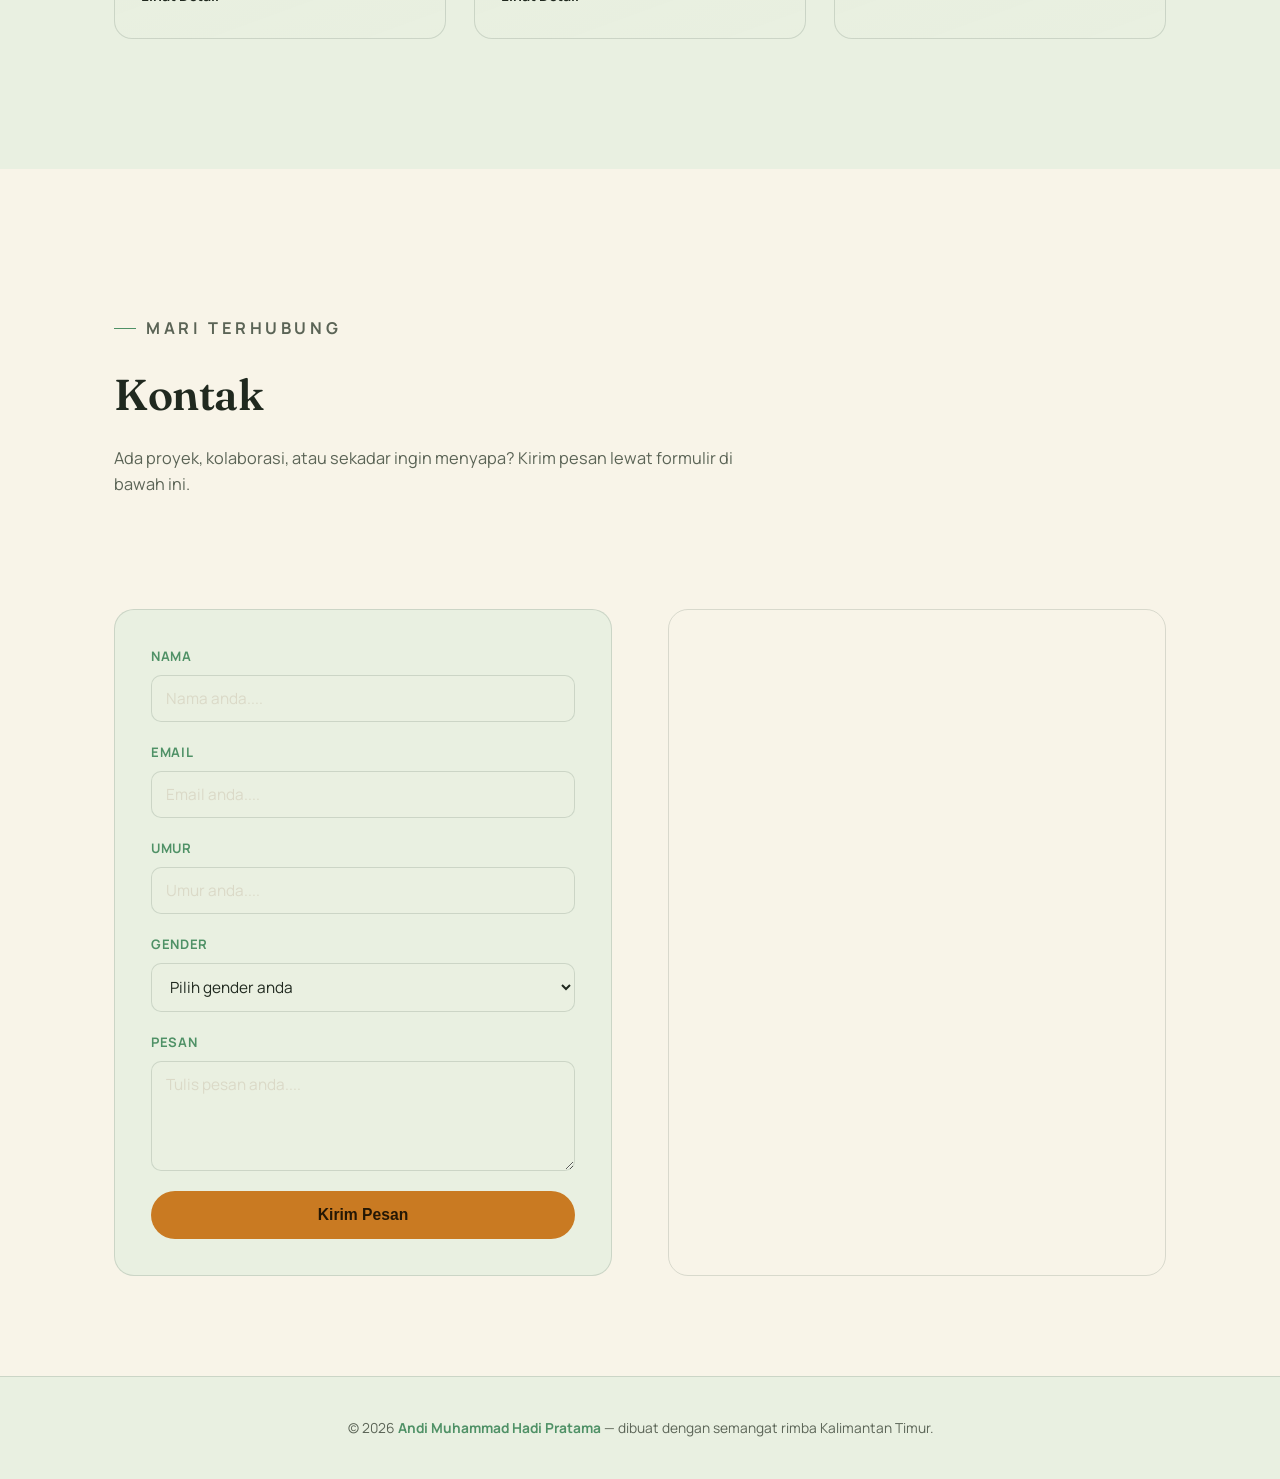
==== commit 553fabea: "website portofolio" ====
--- a/index.html
+++ b/index.html
@@ -1386,12 +1386,11 @@
 
     <div class="map-card reveal reveal-right">
 
-      <iframe
-        src="https://www.google.com/maps/embed?pb=!1m18!1m12!1m3!1d12077.725685717276!2d107.03813559999999!3d-6.5252823!2m3!1f0!2f0!3f0!3m2!1i1024!2i768!4f13.1!3m3!1m2!1s0x2e69bc6e5be3d9bd%3A0x6b9881dabd801476!2sSMK%20IDN%20Boarding%20School!5e1!3m2!1sid!2sid!4v1786603954258!5m2!1sid!2sid"
-        referrerpolicy="strict-origin-when-cross-origin"
+         <iframe
+
+         src="https://www.google.com/maps/embed?pb=!1m18!1m12!1m3!1d3037.455005525557!2d116.20047947350486!3d-1.8963338365940983!2m3!1f0!2f0!3f0!3m2!1i1024!2i768!4f13.1!3m3!1m2!1s0x2df047b71cc023b5%3A0xc5bf66dcbab137d7!2sDhany%20Makassar!5e1!3m2!1sid!2sid!4v1787886886955!5m2!1sid!2sid" 
         loading="lazy"
       ></iframe>
-
     </div>
 
   </div>
